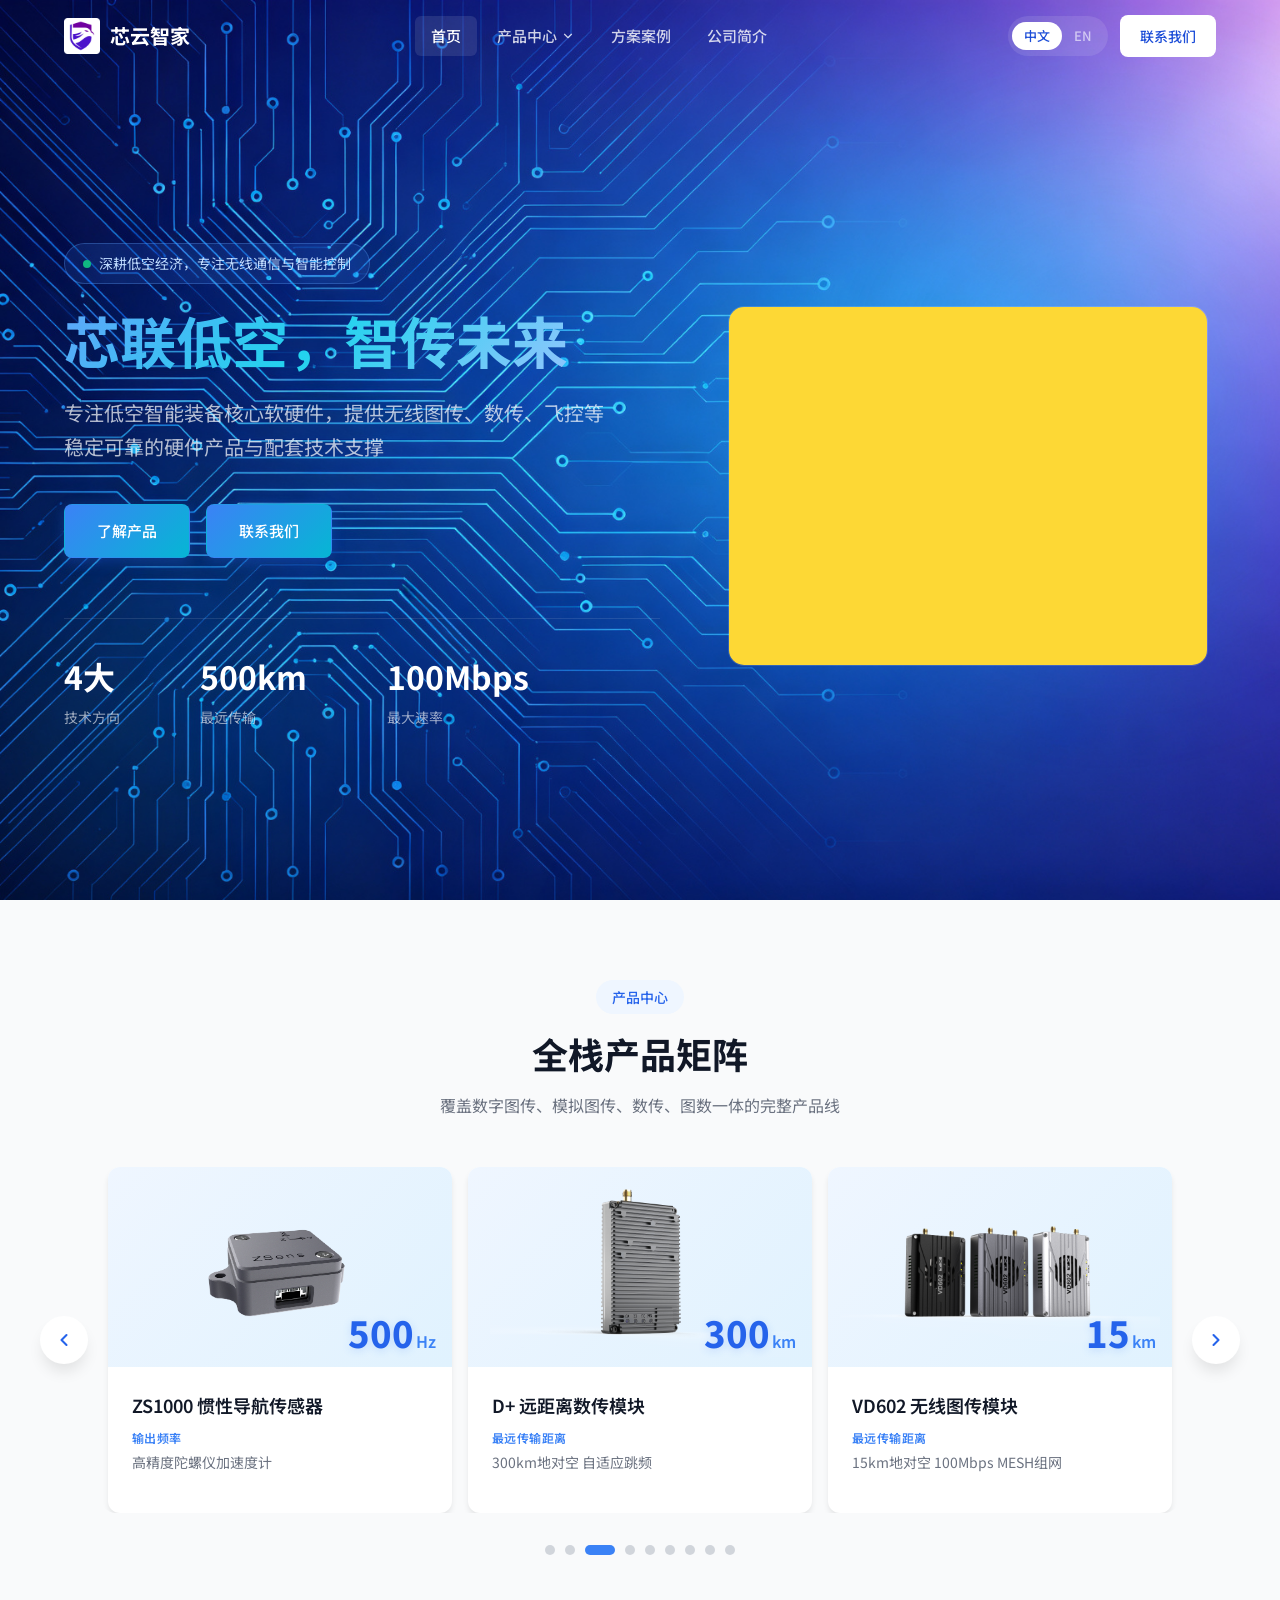
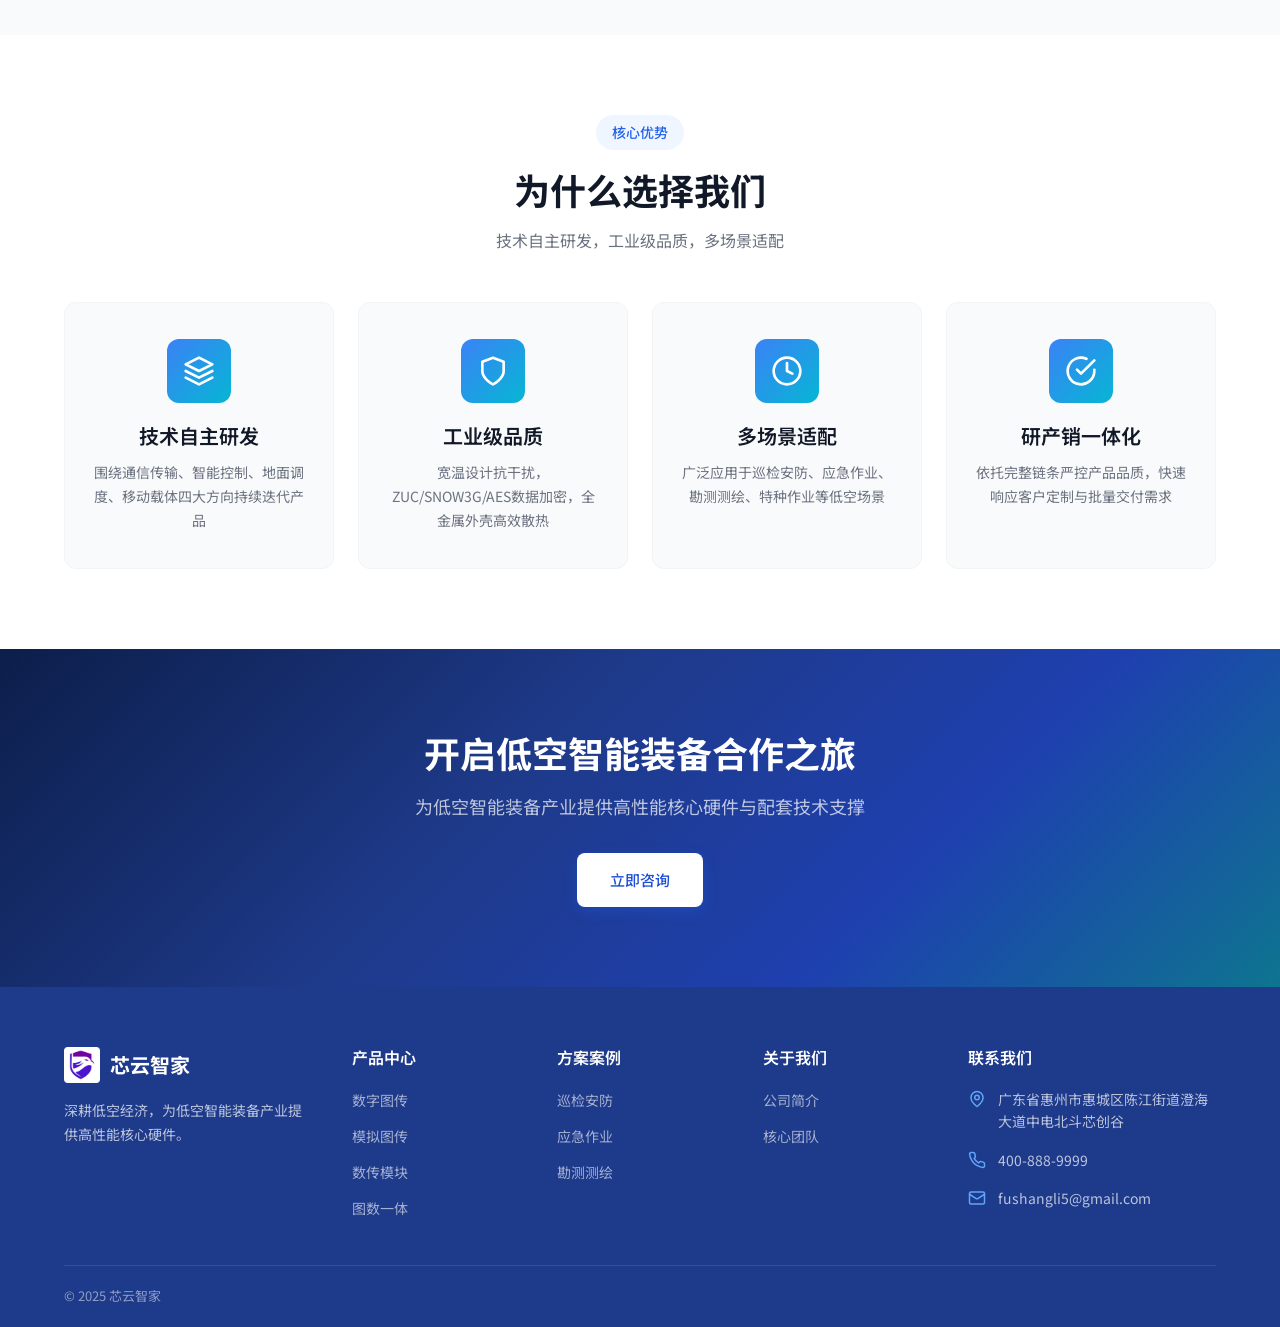
==== index.html @ 39918385 "Update website: replace old files with new design" ====
<!DOCTYPE html>
<html lang="zh-CN">
<head>
  <meta charset="UTF-8">
  <meta name="viewport" content="width=device-width, initial-scale=1.0">
  <title>芯云智家 - 深耕低空经济，专注无线通信与智能控制</title>
  <meta name="description" content="东莞芯云智家科技有限公司，深耕低空经济领域，主营无线图传、地面站、飞控系统、无人车等系列产品，为行业客户提供稳定可靠的硬件产品与配套技术支撑。">
  <link rel="stylesheet" href="css/style.css">
  <link rel="preconnect" href="https://fonts.googleapis.com">
  <link rel="stylesheet" href="https://fonts.googleapis.com/css2?family=Noto+Sans+SC:wght@300;400;500;600;700&display=swap">
</head>
<body>

  <!-- Hero -->
  <section class="hero">
    <div class="hero-bg-layers">
      <div class="hero-bg-layer active" data-index="0" style="background-image:url('assets/hero-bg/bg1.png')"></div>
      <div class="hero-bg-layer" data-index="4" style="background-image:url('assets/hero-bg/bg5.png')"></div>
      <div class="hero-bg-layer" data-index="5" style="background-image:url('assets/hero-bg/bg6.png')"></div>
      <div class="hero-bg-layer" data-index="2" style="background-image:url('assets/hero-bg/bg3.png')"></div>
      <div class="hero-bg-layer" data-index="1" style="background-image:url('assets/hero-bg/bg2.png')"></div>
      <div class="hero-bg-layer" data-index="3" style="background-image:url('assets/hero-bg/bg4.png')"></div>
    </div>
    <div class="hero-glow hero-glow-1"></div>
    <div class="hero-glow hero-glow-2"></div>
    <div class="hero-inner">
      <div class="hero-content">
        <div class="hero-badge"><span class="dot"></span><span data-zh="深耕低空经济，专注无线通信与智能控制" data-en="Deeply rooted in low-altitude economy, focusing on wireless communication and intelligent control">深耕低空经济，专注无线通信与智能控制</span></div>
        <h1 class="hero-title"><span class="gradient" data-zh="芯联低空，智传未来" data-en="Connect Low Altitude, Transmit Intelligence for the Future">芯联低空，智传未来</span></h1>
        <p class="hero-subtitle" data-zh="专注低空智能装备核心软硬件，提供无线图传、数传、飞控等稳定可靠的硬件产品与配套技术支撑" data-en="Focused on core hardware and software for low-altitude intelligent equipment, providing stable and reliable wireless video, data link, flight control products and technical support">专注低空智能装备核心软硬件，提供无线图传、数传、飞控等稳定可靠的硬件产品与配套技术支撑</p>
        <div class="hero-actions">
          <a href="products.html" class="btn btn-primary btn-lg" data-zh="了解产品" data-en="Products">了解产品</a>
          <a href="about.html#contact" class="btn btn-primary btn-lg" data-zh="联系我们" data-en="Contact">联系我们</a>
        </div>
        <div class="hero-stats">
          <div class="hero-stat"><div class="hero-stat-value" data-zh="4大" data-en="4">4大</div><div class="hero-stat-label" data-zh="技术方向" data-en="Tech Directions">技术方向</div></div>
          <div class="hero-stat"><div class="hero-stat-value">500km</div><div class="hero-stat-label" data-zh="最远传输" data-en="Max Range">最远传输</div></div>
          <div class="hero-stat"><div class="hero-stat-value">100Mbps</div><div class="hero-stat-label" data-zh="最大速率" data-en="Max Speed">最大速率</div></div>
        </div>
      </div>
      <div class="hero-visual">
        <div class="hero-card">
          <div class="hero-card-inner">
            <div class="hero-product-layers">
              <div class="hero-product-layer active" style="background-image:url('assets/hero-products/product_red.png')"></div>
              <div class="hero-product-layer" style="background-image:url('assets/hero-products/product_orange.png')"></div>
              <div class="hero-product-layer" style="background-image:url('assets/hero-products/product_yellow.png')"></div>
              <div class="hero-product-layer" style="background-image:url('assets/hero-products/product_green.png')"></div>
              <div class="hero-product-layer" style="background-image:url('assets/hero-products/product_cyan.png')"></div>
              <div class="hero-product-layer" style="background-image:url('assets/hero-products/product_purple.png')"></div>
            </div>
          </div>
        </div>
        <div class="hero-bubbles">
          <div class="bubble bubble-lg" style="--ox:-170px;--oy:-110px;--tx:-320px;--ty:-240px;--delay:0s;--dur:8s"><span class="bubble-val">500km</span><span class="bubble-label" data-zh="最远传输距离" data-en="Max Range">最远传输距离</span></div>
          <div class="bubble bubble-lg" style="--ox:170px;--oy:-110px;--tx:320px;--ty:-250px;--delay:1.1s;--dur:9s"><span class="bubble-val">100Mbps</span><span class="bubble-label" data-zh="最大传输速率" data-en="Max Speed">最大传输速率</span></div>
          <div class="bubble" style="--ox:-210px;--oy:10px;--tx:-360px;--ty:40px;--delay:2.2s;--dur:7.5s"><span class="bubble-text" data-zh="宽频段" data-en="Wide Band">宽频段</span></div>
          <div class="bubble" style="--ox:210px;--oy:20px;--tx:340px;--ty:60px;--delay:3.3s;--dur:8s"><span class="bubble-text" data-zh="稳定传输" data-en="Stable Transmission">稳定传输</span></div>
          <div class="bubble" style="--ox:-130px;--oy:130px;--tx:-200px;--ty:300px;--delay:4.4s;--dur:7.5s"><span class="bubble-text" data-zh="抗干扰强" data-en="Anti-interference">抗干扰强</span></div>
          <div class="bubble" style="--ox:150px;--oy:140px;--tx:220px;--ty:310px;--delay:5.5s;--dur:8.5s"><span class="bubble-text" data-zh="星型组网" data-en="Star Network">星型组网</span></div>
          <div class="bubble" style="--ox:0px;--oy:-160px;--tx:0px;--ty:-340px;--delay:6.6s;--dur:7.5s"><span class="bubble-text">Mesh组网</span></div>
        </div>
      </div>
    </div>
  </section>

  <!-- 产品轮播 -->
  <section class="product-carousel-section">
    <div class="container">
      <div class="section-header">
        <span class="section-label" data-zh="产品中心" data-en="Products">产品中心</span>
        <h2 class="section-title" data-zh="全栈产品矩阵" data-en="Full-stack Product Matrix">全栈产品矩阵</h2>
        <p class="section-desc" data-zh="覆盖数字图传、模拟图传、数传、图数一体的完整产品线" data-en="Complete product line covering digital video link, analog video link, data link, and integrated video & data link">覆盖数字图传、模拟图传、数传、图数一体的完整产品线</p>
      </div>
    </div>
    <div class="carousel-wrapper">
      <div class="carousel-track-container">
        <div class="carousel-track" id="carouselTrack"></div>
      </div>
      <div class="carousel-arrow prev" id="carouselPrev">
        <svg viewBox="0 0 24 24" fill="none" stroke="currentColor" stroke-width="2.5" stroke-linecap="round" stroke-linejoin="round" style="width:20px;height:20px"><polyline points="15 18 9 12 15 6"></polyline></svg>
      </div>
      <div class="carousel-arrow next" id="carouselNext">
        <svg viewBox="0 0 24 24" fill="none" stroke="currentColor" stroke-width="2.5" stroke-linecap="round" stroke-linejoin="round" style="width:20px;height:20px"><polyline points="9 18 15 12 9 6"></polyline></svg>
      </div>
    </div>
    <div class="carousel-dots" id="carouselDots"></div>
  </section>

  <!-- 核心优势 -->
  <section class="section advantages">
    <div class="container">
      <div class="section-header">
        <span class="section-label" data-zh="核心优势" data-en="Core Advantages">核心优势</span>
        <h2 class="section-title" data-zh="为什么选择我们" data-en="Why Choose Us">为什么选择我们</h2>
        <p class="section-desc" data-zh="技术自主研发，工业级品质，多场景适配" data-en="Independent R&D, industrial-grade quality, multi-scene adaptation">技术自主研发，工业级品质，多场景适配</p>
      </div>
      <div class="advantages-grid" id="advantagesGrid"></div>
    </div>
  </section>

  <!-- CTA -->
  <section style="padding:80px 0;background:var(--gradient-hero);text-align:center;">
    <div class="container">
      <h2 style="font-size:36px;font-weight:700;color:#fff;margin-bottom:16px;" data-zh="开启低空智能装备合作之旅" data-en="Start Your Low-Altitude Intelligent Equipment Partnership">开启低空智能装备合作之旅</h2>
      <p style="font-size:18px;color:rgba(255,255,255,0.7);margin-bottom:32px;" data-zh="为低空智能装备产业提供高性能核心硬件与配套技术支撑" data-en="Providing high-performance core hardware and technical support for the low-altitude intelligent equipment industry">为低空智能装备产业提供高性能核心硬件与配套技术支撑</p>
      <a href="about.html#contact" class="btn btn-primary btn-lg" style="background:#fff;color:var(--primary-700);" data-zh="立即咨询" data-en="Contact Us">立即咨询</a>
    </div>
  </section>

  <script src="js/company-data.js"></script>
  <script src="js/products-data.js"></script>
  <script src="js/cases-data.js"></script>
  <script src="js/nav.js"></script>
  <script src="js/main.js"></script>
</body>
</html>
---- css/style.css ----
/* ========================================
   智创科技企业官网 - 样式文件
   四页面架构 + 轮播 + 筛选 + 灯箱
   ======================================== */
:root {
  --primary-50: #eff6ff; --primary-100: #dbeafe; --primary-200: #bfdbfe;
  --primary-300: #93c5fd; --primary-400: #60a5fa; --primary-500: #3b82f6;
  --primary-600: #2563eb; --primary-700: #1d4ed8; --primary-800: #1e40af; --primary-900: #1e3a8a;
  --gray-50: #f9fafb; --gray-100: #f3f4f6; --gray-200: #e5e7eb; --gray-300: #d1d5db;
  --gray-400: #9ca3af; --gray-500: #6b7280; --gray-600: #4b5563; --gray-700: #374151;
  --gray-800: #1f2937; --gray-900: #111827;
  --gradient-primary: linear-gradient(135deg, #1e3a8a 0%, #2563eb 50%, #06b6d4 100%);
  --gradient-light: linear-gradient(135deg, #3b82f6 0%, #06b6d4 100%);
  --gradient-hero: linear-gradient(135deg, #0c1e4a 0%, #1e3a8a 40%, #1e40af 70%, #0e7490 100%);
  --shadow-sm: 0 1px 2px rgba(0,0,0,0.05); --shadow-md: 0 4px 6px -1px rgba(0,0,0,0.1);
  --shadow-lg: 0 10px 15px -3px rgba(0,0,0,0.1); --shadow-xl: 0 20px 25px -5px rgba(0,0,0,0.1);
  --radius-sm: 6px; --radius-md: 8px; --radius-lg: 12px; --radius-xl: 16px; --radius-full: 9999px;
  --transition: 0.3s cubic-bezier(0.4,0,0.2,1);
  --nav-height: 72px; --max-width: 1200px;
}
* { margin: 0; padding: 0; box-sizing: border-box; }
html { scroll-behavior: smooth; }
body {
  font-family: 'Noto Sans SC', -apple-system, BlinkMacSystemFont, 'Segoe UI', Roboto, sans-serif;
  font-size: 15px; line-height: 1.6; color: var(--gray-800); background: #fff;
  -webkit-font-smoothing: antialiased;
}
a { text-decoration: none; color: inherit; }
ul { list-style: none; }
img { max-width: 100%; display: block; }
button { border: none; outline: none; font-family: inherit; cursor: pointer; background: none; }
h1,h2,h3,h4,h5,h6 { font-weight: 600; color: var(--gray-900); line-height: 1.3; }
.container { max-width: var(--max-width); margin: 0 auto; padding: 0 24px; }
.section { padding: 80px 0; }
.section-header { text-align: center; margin-bottom: 48px; }
.section-label {
  display: inline-block; font-size: 14px; font-weight: 500; color: var(--primary-600);
  background: var(--primary-50); padding: 6px 16px; border-radius: var(--radius-full); margin-bottom: 16px;
}
.section-title { font-size: 36px; font-weight: 700; margin-bottom: 16px; }
.section-desc { font-size: 16px; color: var(--gray-500); max-width: 640px; margin: 0 auto; }
.btn {
  display: inline-flex; align-items: center; justify-content: center; gap: 8px;
  padding: 10px 24px; font-size: 14px; font-weight: 500; border-radius: var(--radius-md);
  cursor: pointer; transition: all var(--transition); white-space: nowrap; border: 1px solid transparent;
}
.btn-lg { padding: 14px 32px; font-size: 15px; }
.btn-primary { background: var(--gradient-light); color: #fff; box-shadow: 0 4px 14px rgba(37,99,235,0.3); }
.btn-primary:hover { transform: translateY(-2px); box-shadow: 0 6px 20px rgba(37,99,235,0.4); }
.btn-block { width: 100%; }

/* ===== 导航栏 ===== */
.navbar {
  position: fixed; top: 0; left: 0; right: 0; height: var(--nav-height); z-index: 100;
  transition: all var(--transition); background: transparent;
}
.navbar.scrolled {
  background: rgba(255,255,255,0.95); backdrop-filter: blur(12px);
  box-shadow: 0 2px 20px rgba(0,0,0,0.08); border-bottom: 1px solid var(--gray-100);
}
.nav-container { height: 100%; display: flex; align-items: center; justify-content: space-between; }
.logo { display: flex; align-items: center; gap: 10px; font-size: 20px; font-weight: 700; color: #fff; transition: color var(--transition); }
.navbar.scrolled .logo { color: var(--gray-900); }
.logo-icon {
  width: 36px; height: 36px; border-radius: var(--radius-sm); background: var(--gradient-light);
  display: flex; align-items: center; justify-content: center; color: #fff;
}
.logo-icon svg { width: 20px; height: 20px; }
.nav-links { display: flex; align-items: center; gap: 4px; }
.nav-link {
  position: relative; padding: 8px 16px; font-size: 15px; font-weight: 500;
  color: rgba(255,255,255,0.8); border-radius: var(--radius-sm); transition: all var(--transition);
}
.navbar.scrolled .nav-link { color: var(--gray-700); }
.nav-link:hover, .nav-link.active { color: #fff; background: rgba(255,255,255,0.1); }
.navbar.scrolled .nav-link:hover, .navbar.scrolled .nav-link.active { color: var(--primary-600); background: var(--primary-50); }
.nav-right { display: flex; align-items: center; gap: 12px; }
.lang-toggle {
  display: flex; align-items: center; padding: 6px 4px; background: rgba(255,255,255,0.1);
  border-radius: var(--radius-full); font-size: 13px; font-weight: 500;
}
.navbar.scrolled .lang-toggle { background: var(--gray-100); }
.lang-option { padding: 4px 12px; border-radius: var(--radius-full); color: rgba(255,255,255,0.6); transition: all var(--transition); cursor: pointer; }
.navbar.scrolled .lang-option { color: var(--gray-500); }
.lang-option.active { background: #fff; color: var(--primary-700); }
.navbar.scrolled .lang-option.active { background: var(--primary-600); color: #fff; }
.nav-cta {
  padding: 10px 20px; font-size: 14px; font-weight: 500; background: #fff; color: var(--primary-700);
  border-radius: var(--radius-md); transition: all var(--transition);
}
.navbar.scrolled .nav-cta { background: var(--gradient-light); color: #fff; box-shadow: 0 4px 14px rgba(37,99,235,0.3); }
.nav-cta:hover { transform: translateY(-1px); }
.hamburger { display: none; flex-direction: column; justify-content: center; gap: 5px; width: 32px; height: 32px; cursor: pointer; padding: 4px; }
.hamburger span { display: block; width: 24px; height: 2px; background: #fff; border-radius: 2px; transition: all var(--transition); }
.navbar.scrolled .hamburger span { background: var(--gray-800); }
.hamburger.active span:nth-child(1) { transform: translateY(7px) rotate(45deg); }
.hamburger.active span:nth-child(2) { opacity: 0; }
.hamburger.active span:nth-child(3) { transform: translateY(-7px) rotate(-45deg); }

/* 产品中心下拉菜单 */
.nav-item-dropdown { position: relative; display: flex; align-items: center; }
.nav-item-dropdown .nav-link { display: flex; align-items: center; gap: 4px; }
.dropdown-arrow { width: 14px; height: 14px; transition: transform var(--transition); }
.nav-item-dropdown:hover .dropdown-arrow { transform: rotate(180deg); }
.dropdown-menu {
  position: absolute; top: 100%; left: 50%; transform: translateX(-50%) translateY(8px);
  min-width: 560px; padding: 24px; background: #fff; border-radius: var(--radius-lg);
  box-shadow: 0 12px 40px rgba(0,0,0,0.15); border: 1px solid var(--gray-100);
  opacity: 0; visibility: hidden; transition: all 0.25s ease; z-index: 200;
  display: grid; grid-template-columns: repeat(4, 1fr); gap: 20px;
}
.nav-item-dropdown:hover .dropdown-menu { opacity: 1; visibility: visible; transform: translateX(-50%) translateY(0); }
.dropdown-col { display: flex; flex-direction: column; gap: 8px; }
.dropdown-title { font-size: 13px; font-weight: 600; color: var(--primary-600); padding-bottom: 8px; border-bottom: 1px solid var(--gray-100); margin-bottom: 4px; }
.dropdown-link { font-size: 13px; color: var(--gray-600); padding: 6px 8px; border-radius: var(--radius-sm); transition: all var(--transition); line-height: 1.4; }
.dropdown-link:hover { color: var(--primary-600); background: var(--primary-50); }

/* 移动端侧边栏 */
.mobile-sidebar {
  position: fixed; top: 0; right: -100%; width: 280px; height: 100vh; background: #fff; z-index: 1001;
  transition: right 0.4s cubic-bezier(0.4,0,0.2,1); box-shadow: -8px 0 30px rgba(0,0,0,0.15);
  display: flex; flex-direction: column;
}
.mobile-sidebar.open { right: 0; }
.sidebar-overlay {
  position: fixed; top: 0; left: 0; width: 100%; height: 100%; background: rgba(0,0,0,0.5);
  z-index: 1000; opacity: 0; visibility: hidden; transition: all var(--transition);
}
.sidebar-overlay.open { opacity: 1; visibility: visible; }
.sidebar-header { padding: 20px 24px; border-bottom: 1px solid var(--gray-100); display: flex; align-items: center; justify-content: space-between; }
.sidebar-header .logo { color: var(--gray-900); font-size: 18px; }
.sidebar-close { width: 32px; height: 32px; display: flex; align-items: center; justify-content: center; color: var(--gray-500); border-radius: var(--radius-sm); cursor: pointer; }
.sidebar-close:hover { background: var(--gray-100); }
.sidebar-nav { flex: 1; padding: 16px 0; overflow-y: auto; }
.sidebar-link { display: block; padding: 14px 24px; font-size: 16px; font-weight: 500; color: var(--gray-700); transition: all var(--transition); border-left: 3px solid transparent; cursor: pointer; }
.sidebar-link:hover, .sidebar-link.active { color: var(--primary-600); background: var(--primary-50); border-left-color: var(--primary-500); }
.sidebar-footer { padding: 20px 24px; border-top: 1px solid var(--gray-100); }
.sidebar-lang { display: flex; background: var(--gray-100); border-radius: var(--radius-full); padding: 4px; margin-bottom: 16px; }
.sidebar-lang .lang-option { flex: 1; text-align: center; padding: 8px; color: var(--gray-500); }
.sidebar-lang .lang-option.active { background: #fff; color: var(--primary-600); box-shadow: var(--shadow-sm); }

/* ===== Hero（内页通用顶部） ===== */
.page-hero {
  position: relative; padding: calc(var(--nav-height) + 60px) 0 60px;
  background: var(--gradient-hero); overflow: hidden; text-align: center;
}
.page-hero::before {
  content: ''; position: absolute; top: 0; left: 0; right: 0; bottom: 0;
  background-image: linear-gradient(rgba(59,130,246,0.08) 1px, transparent 1px), linear-gradient(90deg, rgba(59,130,246,0.08) 1px, transparent 1px);
  background-size: 60px 60px;
}
.page-hero h1 { position: relative; font-size: 42px; font-weight: 700; color: #fff; margin-bottom: 16px; }
.page-hero p { position: relative; font-size: 18px; color: rgba(255,255,255,0.7); max-width: 600px; margin: 0 auto; }

/* ===== 首页 Hero ===== */
.hero {
  position: relative; min-height: 100vh; display: flex; align-items: center;
  background: var(--gradient-hero); overflow: hidden; padding-top: var(--nav-height);
}
.hero::before {
  content: ''; position: absolute; top: 0; left: 0; right: 0; bottom: 0;
  background-image: linear-gradient(rgba(59,130,246,0.08) 1px, transparent 1px), linear-gradient(90deg, rgba(59,130,246,0.08) 1px, transparent 1px);
  background-size: 60px 60px;
  mask-image: radial-gradient(ellipse at center, #000 40%, transparent 75%);
}
.hero-glow { position: absolute; width: 600px; height: 600px; border-radius: 50%; filter: blur(120px); opacity: 0.3; z-index: 1; }
.hero-glow-1 { top: 10%; right: -10%; background: radial-gradient(circle, #3b82f6 0%, transparent 70%); }
.hero-glow-2 { bottom: -10%; left: -10%; background: radial-gradient(circle, #06b6d4 0%, transparent 70%); }
.hero-bg-layers { position: absolute; top: 0; left: 0; right: 0; bottom: 0; z-index: 0; }
.hero-bg-layer { position: absolute; top: 0; left: 0; right: 0; bottom: 0; background-size: cover; background-position: center; opacity: 0; transition: opacity 1.2s ease-in-out; }
.hero-bg-layer.active { opacity: 1; }
.hero-inner { position: relative; z-index: 2; max-width: var(--max-width); margin: 0 auto; padding: 60px 24px; display: grid; grid-template-columns: 1.2fr 1fr; gap: 60px; align-items: center; width: 100%; }
.hero-badge { display: inline-flex; align-items: center; gap: 8px; padding: 8px 18px; background: rgba(59,130,246,0.15); border: 1px solid rgba(96,165,250,0.3); border-radius: var(--radius-full); font-size: 14px; color: var(--primary-200); margin-bottom: 24px; }
.hero-badge .dot { width: 8px; height: 8px; background: #10b981; border-radius: 50%; animation: pulse 2s ease-in-out infinite; }
@keyframes pulse { 0%,100% { box-shadow: 0 0 0 4px rgba(16,185,129,0.2); } 50% { box-shadow: 0 0 0 8px rgba(16,185,129,0.1); } }
.hero-title { font-size: 56px; font-weight: 700; color: #fff; line-height: 1.15; margin-bottom: 24px; }
.hero-title .gradient { background: linear-gradient(135deg, #60a5fa 0%, #22d3ee 50%, #93c5fd 100%); -webkit-background-clip: text; background-clip: text; -webkit-text-fill-color: transparent; }
.hero-subtitle { font-size: 20px; color: rgba(255,255,255,0.7); line-height: 1.7; margin-bottom: 40px; max-width: 540px; }
.hero-actions { display: flex; gap: 16px; flex-wrap: wrap; }
.hero-stats { display: flex; gap: 80px; margin-top: 60px; padding-top: 32px; border-top: 1px solid rgba(255,255,255,0.1); }
.hero-stat-value { font-size: 32px; font-weight: 700; color: #fff; }
.hero-stat-label { font-size: 14px; color: rgba(255,255,255,0.6); margin-top: 4px; }
.hero-visual { position: relative; display: flex; justify-content: center; align-items: center; }
.hero-product-layers { position: absolute; top: 0; left: 0; right: 0; bottom: 0; }
.hero-product-layer { position: absolute; top: 0; left: 0; right: 0; bottom: 0; background-size: cover; background-position: center; background-repeat: no-repeat; opacity: 0; transform: scale(1.05); transition: opacity 0.8s ease, transform 0.8s ease; }
.hero-product-layer.active { opacity: 1; transform: scale(1); }
.hero-card { position: relative; width: 100%; max-width: 480px; aspect-ratio: 4/3; background: rgba(255,255,255,0.05); border: 1px solid rgba(255,255,255,0.1); border-radius: var(--radius-xl); overflow: hidden; }
.hero-card-inner { position: relative; width: 100%; height: 100%; }
.hero-bubbles { position: absolute; top: 50%; left: 50%; width: 0; height: 0; z-index: 10; pointer-events: none; }
.bubble { position: absolute; top: 0; left: 0; border-radius: 50%; background: rgba(255,255,255,0.15); backdrop-filter: blur(6px); -webkit-backdrop-filter: blur(6px); border: 1px solid rgba(255,255,255,0.25); box-shadow: 0 4px 20px rgba(0,0,0,0.15); display: flex; flex-direction: column; align-items: center; justify-content: center; text-align: center; width: 78px; height: 78px; padding: 6px; animation: bubbleEmit var(--dur) ease-out var(--delay) infinite; opacity: 0; transform: translate(var(--ox), var(--oy)) scale(0); }
.bubble-lg { width: 108px; height: 108px; padding: 10px; }
.bubble-val { font-size: 17px; font-weight: 800; color: #fff; line-height: 1.1; text-shadow: 0 1px 4px rgba(0,0,0,0.3); }
.bubble-label { font-size: 10px; color: rgba(255,255,255,0.8); margin-top: 3px; line-height: 1.2; font-weight: 500; }
.bubble-text { font-size: 14px; font-weight: 700; color: #fff; line-height: 1.2; text-shadow: 0 1px 4px rgba(0,0,0,0.3); }
@keyframes bubbleEmit {
  0% { transform: translate(var(--ox), var(--oy)) scale(0); opacity: 0; }
  5% { transform: translate(calc(var(--ox) + (var(--tx) - var(--ox)) * 0.05), calc(var(--oy) + (var(--ty) - var(--oy)) * 0.05)) scale(0.3); opacity: 1; }
  20% { transform: translate(calc(var(--ox) + (var(--tx) - var(--ox)) * 0.2), calc(var(--oy) + (var(--ty) - var(--oy)) * 0.2)) scale(1); opacity: 1; }
  70% { transform: translate(var(--tx), var(--ty)) scale(1); opacity: 1; }
  100% { transform: translate(calc(var(--tx) * 1.12), calc(var(--ty) * 1.12)) scale(0.25); opacity: 0; }
}
.float-card { position: absolute; background: rgba(255,255,255,0.95); border-radius: var(--radius-lg); padding: 16px 20px; box-shadow: var(--shadow-xl); animation: float 6s ease-in-out infinite; }
.float-card-1 { top: 10%; left: -20px; }
.float-card-2 { bottom: 15%; right: -20px; animation-delay: 2s; }
@keyframes float { 0%,100% { transform: translateY(0); } 50% { transform: translateY(-12px); } }
.float-card-title { font-size: 14px; font-weight: 600; color: var(--gray-800); }
.float-card-desc { font-size: 12px; color: var(--gray-500); margin-top: 2px; }

/* ===== 首页产品轮播 ===== */
.product-carousel-section { padding: 80px 0; background: var(--gray-50); }
.carousel-wrapper { position: relative; max-width: var(--max-width); margin: 0 auto; padding: 0 60px; }
.carousel-track-container { overflow: hidden; border-radius: var(--radius-xl); }
.carousel-track { display: flex; transition: transform 0.6s cubic-bezier(0.4,0,0.2,1); }
.carousel-slide-card {
  flex: 0 0 calc(33.333% - 16px); margin: 0 8px; background: #fff; border-radius: var(--radius-lg);
  overflow: hidden; box-shadow: var(--shadow-md); transition: all var(--transition); cursor: pointer;
}
.carousel-slide-card:hover { transform: translateY(-6px); box-shadow: var(--shadow-xl); }
.carousel-slide-img { height: 200px; display: flex; align-items: center; justify-content: center; background: linear-gradient(135deg, #eff6ff, #e0f2fe); position: relative; overflow: hidden; }
.carousel-highlight { position: absolute; bottom: 12px; right: 16px; display: flex; align-items: baseline; gap: 2px; }
.carousel-highlight-value { font-size: 36px; font-weight: 800; color: var(--primary-600); line-height: 1; text-shadow: 0 2px 8px rgba(59,130,246,0.2); }
.carousel-highlight-unit { font-size: 16px; font-weight: 600; color: var(--primary-500); }
.carousel-highlight-label { font-size: 12px; color: var(--primary-500); font-weight: 600; margin-bottom: 4px; letter-spacing: 0.5px; }
.carousel-slide-body { padding: 24px; }
.carousel-slide-name { font-size: 18px; font-weight: 600; color: var(--gray-900); margin-bottom: 8px; }
.carousel-slide-desc { font-size: 14px; color: var(--gray-500); line-height: 1.6; margin-bottom: 16px; }
.carousel-slide-price { font-size: 16px; font-weight: 600; color: var(--primary-600); }
.carousel-arrow {
  position: absolute; top: 50%; transform: translateY(-50%); width: 48px; height: 48px;
  border-radius: 50%; background: #fff; box-shadow: var(--shadow-lg); display: flex; align-items: center;
  justify-content: center; cursor: pointer; transition: all var(--transition); z-index: 10; color: var(--primary-600);
}
.carousel-arrow:hover { background: var(--primary-600); color: #fff; transform: translateY(-50%) scale(1.1); }
.carousel-arrow.prev { left: 0; }
.carousel-arrow.next { right: 0; }
.carousel-dots { display: flex; justify-content: center; gap: 10px; margin-top: 32px; }
.carousel-dot { width: 10px; height: 10px; border-radius: 50%; background: var(--gray-300); cursor: pointer; transition: all var(--transition); }
.carousel-dot.active { background: var(--primary-500); width: 30px; border-radius: 5px; }

/* ===== 核心优势 ===== */
.advantages { background: #fff; }
.advantages-grid { display: grid; grid-template-columns: repeat(4, 1fr); gap: 24px; }
.advantage-card { background: var(--gray-50); border-radius: var(--radius-lg); padding: 36px 28px; text-align: center; transition: all var(--transition); border: 1px solid var(--gray-100); }
.advantage-card:hover { transform: translateY(-8px); box-shadow: var(--shadow-xl); border-color: var(--primary-200); }
.advantage-icon { width: 64px; height: 64px; margin: 0 auto 20px; border-radius: var(--radius-lg); display: flex; align-items: center; justify-content: center; background: var(--gradient-light); color: #fff; }
.advantage-icon svg { width: 32px; height: 32px; }
.advantage-title { font-size: 20px; font-weight: 600; margin-bottom: 12px; }
.advantage-desc { font-size: 14px; color: var(--gray-500); line-height: 1.7; }

/* ===== 产品中心 - 筛选 ===== */
.product-filters { display: flex; justify-content: center; gap: 12px; margin-bottom: 48px; flex-wrap: wrap; }
.filter-btn {
  padding: 12px 32px; font-size: 15px; font-weight: 500; color: var(--gray-800);
  background: #fff; border: 2px solid var(--gray-200); border-radius: var(--radius-md);
  cursor: pointer; transition: all var(--transition);
}
.filter-btn:hover { border-color: var(--gray-800); }
.filter-btn.active { background: var(--primary-600); color: #fff; border-color: var(--primary-600); }
.products-grid { display: grid; grid-template-columns: repeat(3, 1fr); gap: 24px; }
.product-card {
  background: #fff; border: 1px solid var(--gray-200); border-radius: var(--radius-lg);
  overflow: hidden; transition: all var(--transition); cursor: pointer;
}
.product-card:hover { transform: translateY(-6px); box-shadow: var(--shadow-xl); border-color: var(--primary-300); }
.product-image { position: relative; height: 220px; background: var(--gray-50); overflow: hidden; cursor: zoom-in; }
.product-image-inner { width: 100%; height: 100%; display: flex; align-items: center; justify-content: center; background: linear-gradient(135deg, #eff6ff, #e0f2fe); transition: transform var(--transition); }
.product-card:hover .product-image-inner { transform: scale(1.05); }
.product-category-tag { position: absolute; top: 16px; left: 16px; padding: 6px 14px; background: rgba(255,255,255,0.9); border-radius: var(--radius-full); font-size: 15px; font-weight: 600; color: var(--primary-700); }
.product-body { padding: 16px 20px; }
.product-name { font-size: 22px; font-weight: 600; margin-bottom: 0; }
.product-tagline { font-size: 14px; color: var(--gray-500); margin-bottom: 16px; line-height: 1.6; }
.product-footer { display: flex; align-items: center; justify-content: space-between; padding-top: 16px; border-top: 1px solid var(--gray-100); }
.product-price { font-size: 16px; font-weight: 600; color: var(--primary-600); }
.product-link { font-size: 14px; font-weight: 500; color: var(--gray-500); display: flex; align-items: center; gap: 4px; transition: all var(--transition); }
.product-card:hover .product-link { color: var(--primary-600); gap: 8px; }

/* 分页 */
.pagination { display: flex; justify-content: center; align-items: center; gap: 8px; margin-top: 48px; flex-wrap: wrap; }
.page-btn {
  min-width: 40px; height: 40px; padding: 0 16px; font-size: 14px; font-weight: 500;
  color: var(--gray-700); background: #fff; border: 1px solid var(--gray-200);
  border-radius: var(--radius-md); cursor: pointer; transition: all var(--transition);
  display: inline-flex; align-items: center; justify-content: center;
}
.page-btn:hover:not(.disabled):not(.active) { border-color: var(--primary-500); color: var(--primary-600); }
.page-btn.active { background: var(--primary-600); color: #fff; border-color: var(--primary-600); }
.page-btn.disabled { opacity: 0.4; cursor: not-allowed; }

/* ===== 方案案例 - 4张图片 ===== */
.cases-grid-4 { display: grid; grid-template-columns: 1fr; gap: 32px; max-width: 800px; margin: 0 auto; }
.case-card-large { border-radius: var(--radius-lg); overflow: hidden; box-shadow: var(--shadow-md); transition: all var(--transition); cursor: pointer; background: #fff; }
.case-card-large:hover { transform: translateY(-6px); box-shadow: var(--shadow-xl); }
.case-card-large-img { height: 360px; display: flex; align-items: center; justify-content: center; cursor: zoom-in; }
.case-card-cover { background-size: cover; background-position: center; background-repeat: no-repeat; }
.case-card-large-body { padding: 24px 32px; text-align: center; }
.case-card-large-title { font-size: 20px; font-weight: 600; color: var(--gray-800); line-height: 1.5; }
.case-card-large-desc { font-size: 14px; color: var(--gray-500); line-height: 1.8; margin-top: 12px; text-align: left; }

/* ===== 公司简介 ===== */
.about-content { display: grid; grid-template-columns: 1fr 1fr; gap: 60px; align-items: center; margin-bottom: 60px; }
.about-text h2 { font-size: 32px; font-weight: 700; margin-bottom: 20px; }
.about-text p { font-size: 16px; color: var(--gray-600); line-height: 1.8; margin-bottom: 24px; }
.about-text p + p { text-indent: 2em; }
.about-stats { display: grid; grid-template-columns: repeat(2, 1fr); gap: 20px; margin-top: 32px; }
.about-stat { padding: 20px; background: var(--gray-50); border-radius: var(--radius-md); border-left: 4px solid var(--primary-500); }
.about-stat-value { font-size: 28px; font-weight: 700; color: var(--primary-600); }
.about-stat-label { font-size: 14px; color: var(--gray-500); margin-top: 4px; }
.about-visual { aspect-ratio: 4/3; border-radius: var(--radius-xl); overflow: hidden; background: var(--gradient-primary); display: flex; align-items: center; justify-content: center; }

/* 发展历程 */
.timeline-section { padding: 60px 0; background: var(--gray-50); }
.timeline { position: relative; max-width: 900px; margin: 0 auto; padding: 40px 0; }
.timeline::before { content: ''; position: absolute; top: 0; bottom: 0; left: 50%; transform: translateX(-50%); width: 2px; background: linear-gradient(180deg, var(--primary-300), var(--primary-500), var(--primary-300)); }
.timeline-item { position: relative; width: 50%; padding: 20px 40px; }
.timeline-item:nth-child(odd) { left: 0; text-align: right; }
.timeline-item:nth-child(even) { left: 50%; }
.timeline-dot { position: absolute; top: 30px; width: 16px; height: 16px; background: #fff; border: 3px solid var(--primary-500); border-radius: 50%; z-index: 1; }
.timeline-item:nth-child(odd) .timeline-dot { right: -8px; }
.timeline-item:nth-child(even) .timeline-dot { left: -8px; }
.timeline-year { font-size: 28px; font-weight: 700; color: var(--primary-600); margin-bottom: 8px; }
.timeline-title { font-size: 18px; font-weight: 600; margin-bottom: 8px; }
.timeline-desc { font-size: 14px; color: var(--gray-500); line-height: 1.7; }

/* 团队 */
.team-grid { display: grid; grid-template-columns: repeat(4, 1fr); gap: 24px; }
.team-card { text-align: center; padding: 32px 24px; background: #fff; border: 1px solid var(--gray-100); border-radius: var(--radius-lg); transition: all var(--transition); }
.team-card:hover { transform: translateY(-6px); box-shadow: var(--shadow-lg); border-color: var(--primary-200); }
.team-avatar { width: 100px; height: 100px; margin: 0 auto 20px; border-radius: 50%; display: flex; align-items: center; justify-content: center; font-size: 32px; font-weight: 700; color: #fff; background: var(--gradient-light); }
.team-name { font-size: 18px; font-weight: 600; margin-bottom: 4px; }
.team-role { font-size: 14px; color: var(--primary-600); font-weight: 500; margin-bottom: 12px; }
.team-bio { font-size: 13px; color: var(--gray-500); line-height: 1.6; }

/* 联系表单 */
.contact-wrapper { display: grid; grid-template-columns: 1fr 1.2fr; gap: 60px; }
.contact-info h2 { font-size: 28px; font-weight: 700; margin-bottom: 16px; }
.contact-info > p { font-size: 16px; color: var(--gray-500); line-height: 1.7; margin-bottom: 40px; }
.contact-list { display: flex; flex-direction: column; gap: 24px; }
.contact-item { display: flex; gap: 16px; align-items: flex-start; }
.contact-item-icon { flex-shrink: 0; width: 48px; height: 48px; border-radius: var(--radius-md); display: flex; align-items: center; justify-content: center; background: var(--primary-50); color: var(--primary-600); }
.contact-item-label { font-size: 14px; color: var(--gray-500); margin-bottom: 4px; }
.contact-item-value { font-size: 16px; font-weight: 500; color: var(--gray-800); }
.contact-form { background: var(--gray-50); border-radius: var(--radius-xl); padding: 40px; border: 1px solid var(--gray-100); }
.contact-form h3 { font-size: 22px; font-weight: 600; margin-bottom: 24px; }
.form-row { display: grid; grid-template-columns: 1fr 1fr; gap: 16px; }
.form-group { margin-bottom: 20px; }
.form-group label { display: block; font-size: 14px; font-weight: 500; color: var(--gray-700); margin-bottom: 8px; }
.form-group label .required { color: #ef4444; margin-left: 2px; }
.form-control { width: 100%; padding: 12px 16px; font-size: 15px; color: var(--gray-800); background: #fff; border: 1px solid var(--gray-200); border-radius: var(--radius-md); transition: all var(--transition); outline: none; }
.form-control:focus { border-color: var(--primary-500); box-shadow: 0 0 0 3px rgba(59,130,246,0.1); }
.form-control.error { border-color: #ef4444; }
.form-error { font-size: 12px; color: #ef4444; margin-top: 4px; display: none; }
.form-control.error + .form-error { display: block; }
textarea.form-control { resize: vertical; min-height: 120px; font-family: inherit; }
.form-submit { width: 100%; padding: 14px; font-size: 16px; font-weight: 500; }
.form-success { display: none; padding: 40px; text-align: center; }
.form-success.show { display: block; }
.form-success-icon { width: 64px; height: 64px; margin: 0 auto 20px; border-radius: 50%; background: #d1fae5; color: #10b981; display: flex; align-items: center; justify-content: center; }

/* ===== 页脚 ===== */
.footer { background: var(--primary-900); color: rgba(255,255,255,0.7); margin-top: 0; }
.footer-main { padding: 60px 0 40px; display: grid; grid-template-columns: 1.5fr 1fr 1fr 1fr 1.5fr; gap: 40px; }
.footer-brand .logo { color: #fff; margin-bottom: 16px; }
.footer-brand-desc { font-size: 14px; line-height: 1.7; margin-bottom: 20px; }
.footer-col h4 { font-size: 16px; font-weight: 600; color: #fff; margin-bottom: 20px; }
.footer-col ul { display: flex; flex-direction: column; gap: 12px; }
.footer-col ul li a { font-size: 14px; color: rgba(255,255,255,0.6); transition: all var(--transition); cursor: pointer; }
.footer-col ul li a:hover { color: #fff; padding-left: 4px; }
.footer-contact-item { display: flex; gap: 12px; margin-bottom: 16px; font-size: 14px; line-height: 1.6; }
.footer-contact-item svg { flex-shrink: 0; width: 18px; height: 18px; color: var(--primary-400); margin-top: 2px; }
.footer-bottom { padding: 20px 0; border-top: 1px solid rgba(255,255,255,0.1); display: flex; align-items: center; justify-content: space-between; flex-wrap: wrap; gap: 12px; }
.footer-bottom-left { font-size: 13px; color: rgba(255,255,255,0.5); }

/* 回到顶部 */
.back-to-top { position: fixed; bottom: 30px; right: 30px; width: 48px; height: 48px; border-radius: 50%; background: var(--gradient-light); color: #fff; display: flex; align-items: center; justify-content: center; cursor: pointer; box-shadow: 0 4px 14px rgba(37,99,235,0.4); opacity: 0; visibility: hidden; transform: translateY(20px); transition: all var(--transition); z-index: 900; }
.back-to-top.show { opacity: 1; visibility: visible; transform: translateY(0); }
.back-to-top:hover { transform: translateY(-3px); }

/* ===== 灯箱 ===== */
.lightbox { position: fixed; top: 0; left: 0; width: 100%; height: 100%; background: #fff; z-index: 3000; display: none; align-items: center; justify-content: center; }
.lightbox.open { display: flex; }
.lightbox-close { position: absolute; top: 20px; right: 30px; font-size: 40px; color: #1a1a1a; cursor: pointer; z-index: 3001; line-height: 1; transition: all var(--transition); }
.lightbox-close:hover { color: var(--primary-400); transform: rotate(90deg); }
.lightbox-zoom { position: absolute; width: 44px; height: 44px; border-radius: 50%; background: rgba(0,0,0,0.08); color: #1a1a1a; display: flex; align-items: center; justify-content: center; font-size: 24px; cursor: pointer; z-index: 3001; transition: all var(--transition); user-select: none; }
.lightbox-zoom:hover { background: rgba(0,0,0,0.15); }
.lightbox-zoom-in { top: 20px; right: 90px; }
.lightbox-zoom-out { top: 20px; right: 145px; }
.lightbox-content { width: 100%; height: 100%; display: flex; align-items: center; justify-content: center; overflow: hidden; }
.lightbox-img-wrapper { transition: transform 0.3s ease; max-width: 90%; max-height: 90%; }
.lightbox-img-wrapper img { max-width: 100%; max-height: 85vh; object-fit: contain; border-radius: var(--radius-md); }

/* ===== 弹窗（产品详情） ===== */
.modal-overlay { position: fixed; top: 0; left: 0; width: 100%; height: 100%; background: rgba(0,0,0,0.6); backdrop-filter: blur(4px); z-index: 2000; display: flex; align-items: center; justify-content: center; padding: 24px; opacity: 0; visibility: hidden; transition: all 0.3s ease; }
.modal-overlay.open { opacity: 1; visibility: visible; }
.modal { background: #fff; border-radius: var(--radius-xl); width: 100%; max-width: 900px; max-height: 90vh; overflow: hidden; transform: scale(0.95) translateY(20px); transition: all 0.3s cubic-bezier(0.4,0,0.2,1); display: flex; flex-direction: column; }
.modal-overlay.open .modal { transform: scale(1) translateY(0); }
.modal-header { position: relative; padding: 24px 32px; border-bottom: 1px solid var(--gray-100); display: flex; align-items: center; justify-content: space-between; }
.modal-title { font-size: 22px; font-weight: 600; }
.modal-close { width: 36px; height: 36px; border-radius: 50%; display: flex; align-items: center; justify-content: center; color: var(--gray-500); cursor: pointer; transition: all var(--transition); }
.modal-close:hover { background: var(--gray-100); color: var(--gray-700); }
.modal-body { flex: 1; overflow-y: auto; padding: 32px; }
.product-modal-top { display: grid; grid-template-columns: 1fr 1fr; gap: 40px; margin-bottom: 32px; }
.product-modal-info h3 { font-size: 24px; font-weight: 700; margin-bottom: 8px; }
.product-modal-tagline { font-size: 16px; color: var(--gray-500); margin-bottom: 16px; }
.product-modal-price { font-size: 24px; font-weight: 700; color: var(--primary-600); margin-bottom: 24px; }
.feature-list { display: flex; flex-direction: column; gap: 10px; }
.feature-item { display: flex; align-items: center; gap: 10px; font-size: 14px; color: var(--gray-600); }
.feature-check { flex-shrink: 0; width: 20px; height: 20px; border-radius: 50%; background: #10b981; color: #fff; display: flex; align-items: center; justify-content: center; }
.spec-section { margin-top: 32px; }
.spec-section h4 { font-size: 18px; font-weight: 600; margin-bottom: 16px; padding-bottom: 12px; border-bottom: 2px solid var(--primary-100); }
.spec-table { width: 100%; border-collapse: collapse; }
.spec-table tr { border-bottom: 1px solid var(--gray-100); }
.spec-table tr:last-child { border-bottom: none; }
.spec-table th { text-align: left; padding: 14px 16px; font-size: 14px; font-weight: 500; color: var(--gray-600); background: var(--gray-50); width: 30%; white-space: nowrap; }
.spec-table td { padding: 14px 16px; font-size: 14px; color: var(--gray-800); }
.spec-description { margin-top: 20px; font-size: 15px; color: var(--gray-600); line-height: 1.8; }

/* ===== 响应式 ===== */
@media (max-width: 1024px) {
  .section { padding: 60px 0; }
  .section-title { font-size: 30px; }
  .hero-inner { grid-template-columns: 1fr; gap: 40px; text-align: center; }
  .hero-title { font-size: 44px; }
  .hero-subtitle { margin-left: auto; margin-right: auto; }
  .hero-actions { justify-content: center; }
  .hero-stats { justify-content: center; }
  .hero-visual { order: -1; }
  .advantages-grid { grid-template-columns: repeat(2, 1fr); }
  .products-grid { grid-template-columns: repeat(2, 1fr); }
  .carousel-slide-card { flex: 0 0 calc(50% - 16px); }
  .about-content, .contact-wrapper { grid-template-columns: 1fr; gap: 40px; }
  .team-grid { grid-template-columns: repeat(2, 1fr); }
  .footer-main { grid-template-columns: repeat(2, 1fr); gap: 32px; }
}
@media (max-width: 768px) {
  :root { --nav-height: 60px; }
  .container { padding: 0 20px; }
  .section { padding: 50px 0; }
  .section-title { font-size: 24px; }
  .nav-links, .nav-cta, .lang-toggle { display: none; }
  .hamburger { display: flex; }
  .hero-title { font-size: 32px; }
  .hero-subtitle { font-size: 16px; margin-bottom: 28px; }
  .hero-actions { flex-direction: column; width: 100%; gap: 12px; }
  .hero-actions .btn { width: 100%; }
  .hero-stats { flex-wrap: wrap; gap: 24px; margin-top: 36px; padding-top: 24px; }
  .hero-stat { flex: 1 1 40%; }
  .hero-stat-value { font-size: 24px; }
  .float-card { display: none; }
  .advantages-grid { grid-template-columns: 1fr; gap: 16px; }
  .product-filters { gap: 8px; margin-bottom: 32px; }
  .filter-btn { padding: 10px 20px; font-size: 14px; }
  .products-grid { grid-template-columns: 1fr; gap: 20px; }
  .product-image { height: 180px; }
  .cases-grid-4 { grid-template-columns: 1fr; gap: 24px; }
  .case-card-large-img { height: 220px; }
  .carousel-slide-card { flex: 0 0 calc(100% - 16px); }
  .carousel-wrapper { padding: 0 40px; }
  .carousel-arrow { width: 40px; height: 40px; }
  .about-stats { grid-template-columns: 1fr; }
  .timeline::before { left: 20px; transform: none; }
  .timeline-item { width: 100%; left: 0 !important; padding: 16px 20px 16px 50px; text-align: left !important; }
  .timeline-item:nth-child(odd) .timeline-dot, .timeline-item:nth-child(even) .timeline-dot { left: 12px; right: auto; }
  .timeline-year { font-size: 22px; }
  .team-grid { grid-template-columns: repeat(2, 1fr); gap: 16px; }
  .team-card { padding: 24px 16px; }
  .team-avatar { width: 72px; height: 72px; font-size: 24px; }
  .contact-form { padding: 24px; }
  .form-row { grid-template-columns: 1fr; gap: 0; }
  .footer-main { grid-template-columns: 1fr; gap: 28px; padding: 40px 0 24px; }
  .footer-bottom { flex-direction: column; text-align: center; }
  .product-modal-top { grid-template-columns: 1fr; gap: 24px; }
  .modal { max-height: 95vh; border-radius: var(--radius-lg); }
  .modal-header { padding: 16px 20px; }
  .modal-body { padding: 20px; }
  .back-to-top { bottom: 20px; right: 20px; width: 42px; height: 42px; }
  .page-hero h1 { font-size: 32px; }
  .page-hero p { font-size: 16px; }
}
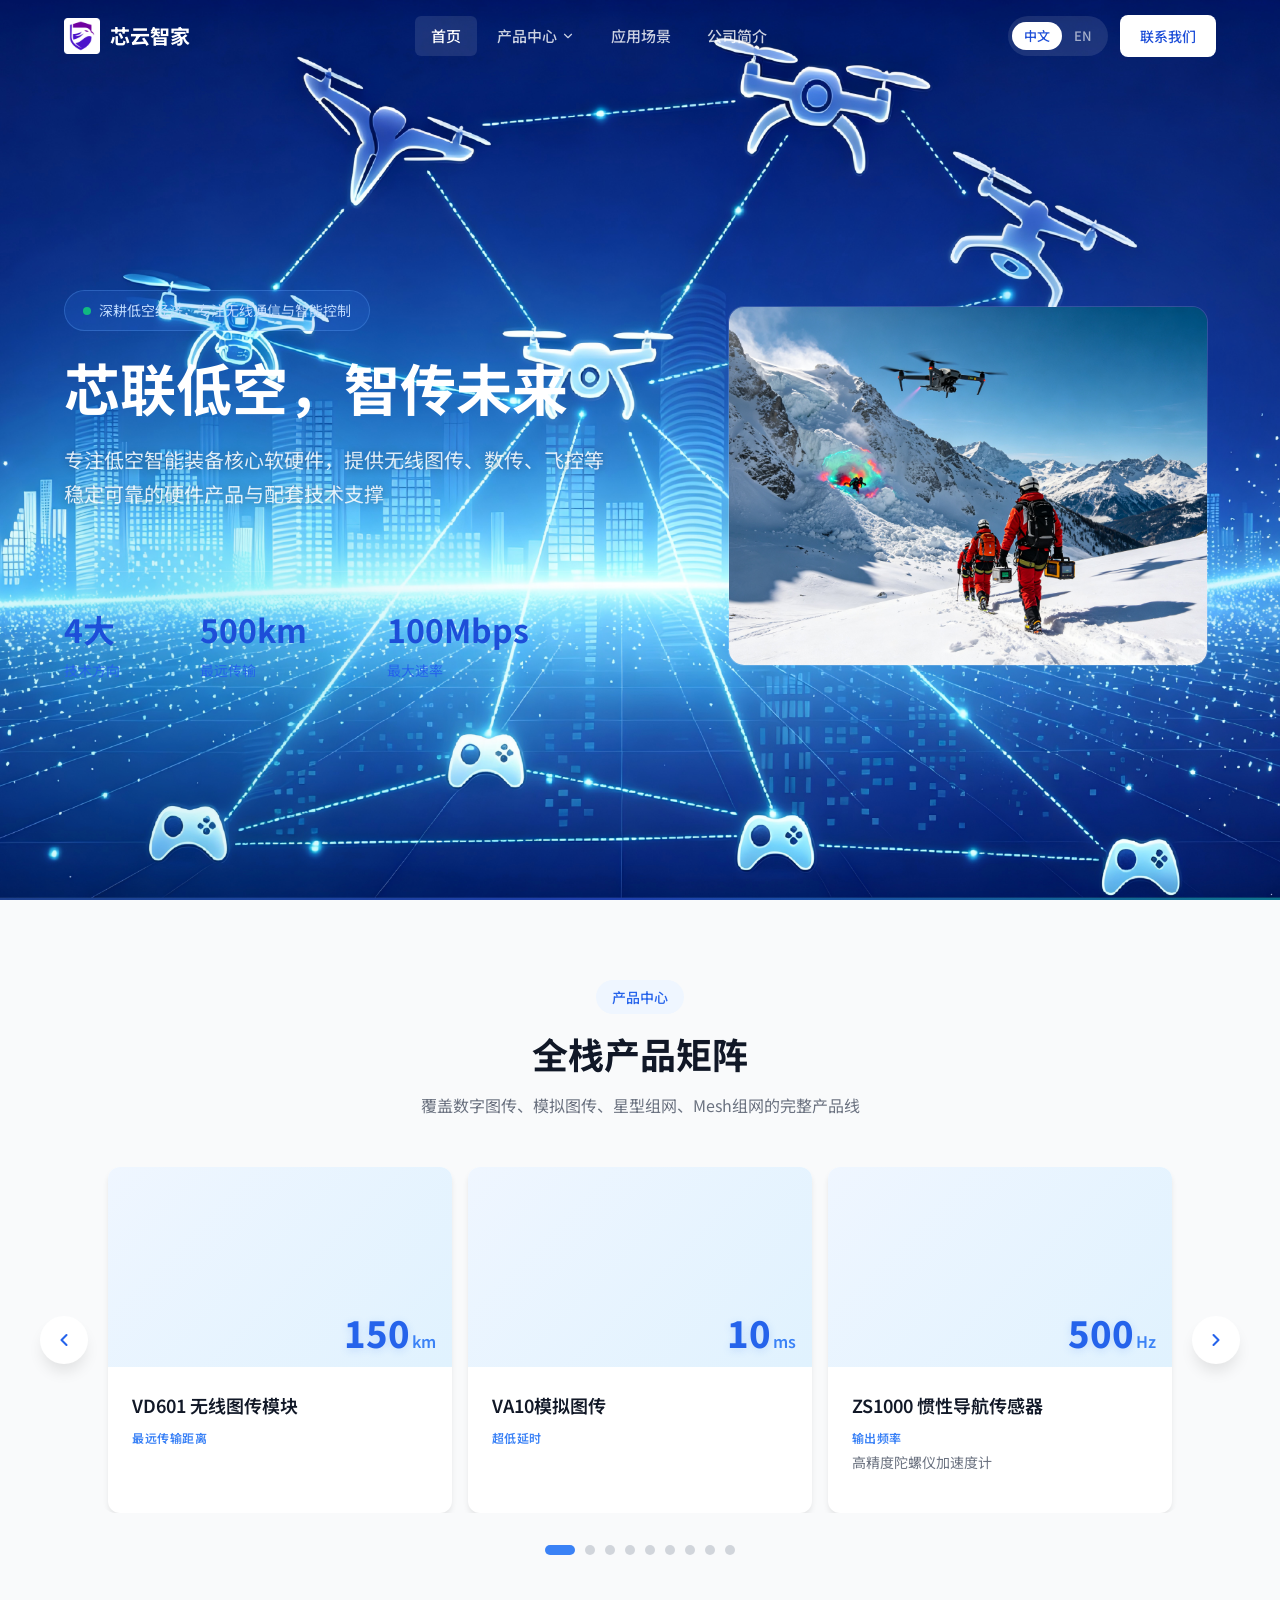
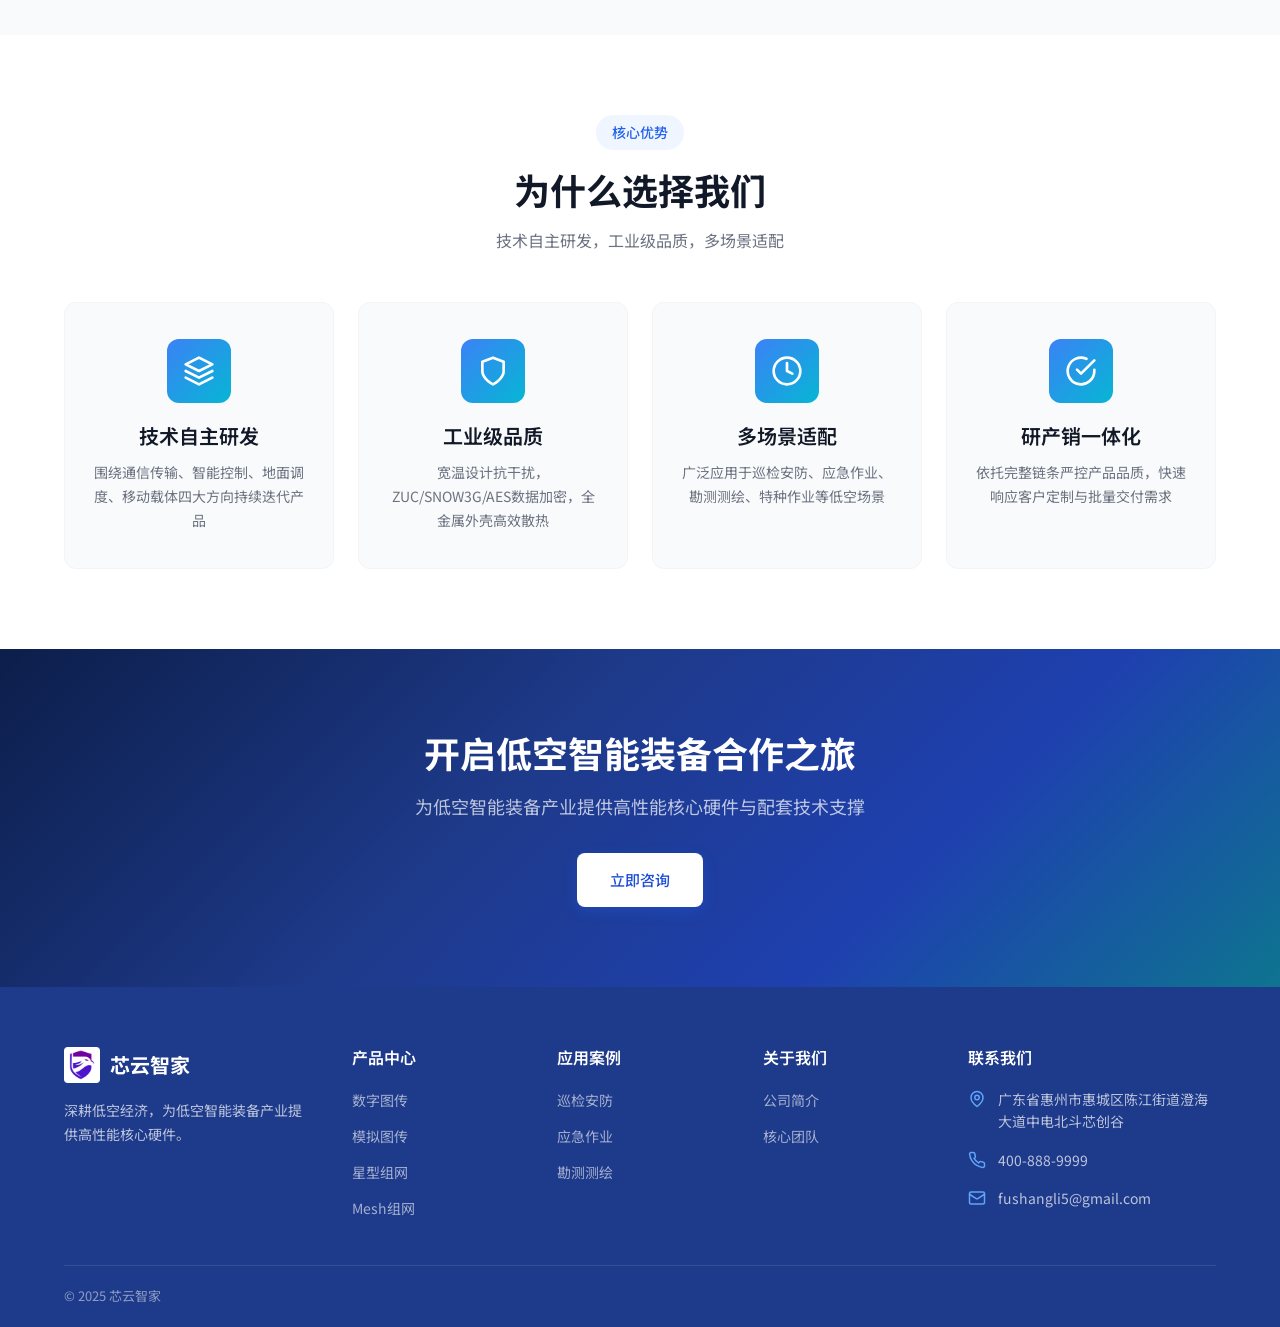
==== commit de842a84: "更新网站：产品分类调整、导航优化、留言表单接入Worker" ====
--- a/index.html
+++ b/index.html
@@ -1,117 +1,114 @@
-<!DOCTYPE html>
-<html lang="zh-CN">
-<head>
-  <meta charset="UTF-8">
-  <meta name="viewport" content="width=device-width, initial-scale=1.0">
-  <title>芯云智家 - 深耕低空经济，专注无线通信与智能控制</title>
-  <meta name="description" content="东莞芯云智家科技有限公司，深耕低空经济领域，主营无线图传、地面站、飞控系统、无人车等系列产品，为行业客户提供稳定可靠的硬件产品与配套技术支撑。">
-  <link rel="stylesheet" href="css/style.css">
-  <link rel="preconnect" href="https://fonts.googleapis.com">
-  <link rel="stylesheet" href="https://fonts.googleapis.com/css2?family=Noto+Sans+SC:wght@300;400;500;600;700&display=swap">
-</head>
-<body>
-
-  <!-- Hero -->
-  <section class="hero">
-    <div class="hero-bg-layers">
-      <div class="hero-bg-layer active" data-index="0" style="background-image:url('assets/hero-bg/bg1.png')"></div>
-      <div class="hero-bg-layer" data-index="4" style="background-image:url('assets/hero-bg/bg5.png')"></div>
-      <div class="hero-bg-layer" data-index="5" style="background-image:url('assets/hero-bg/bg6.png')"></div>
-      <div class="hero-bg-layer" data-index="2" style="background-image:url('assets/hero-bg/bg3.png')"></div>
-      <div class="hero-bg-layer" data-index="1" style="background-image:url('assets/hero-bg/bg2.png')"></div>
-      <div class="hero-bg-layer" data-index="3" style="background-image:url('assets/hero-bg/bg4.png')"></div>
-    </div>
-    <div class="hero-glow hero-glow-1"></div>
-    <div class="hero-glow hero-glow-2"></div>
-    <div class="hero-inner">
-      <div class="hero-content">
-        <div class="hero-badge"><span class="dot"></span><span data-zh="深耕低空经济，专注无线通信与智能控制" data-en="Deeply rooted in low-altitude economy, focusing on wireless communication and intelligent control">深耕低空经济，专注无线通信与智能控制</span></div>
-        <h1 class="hero-title"><span class="gradient" data-zh="芯联低空，智传未来" data-en="Connect Low Altitude, Transmit Intelligence for the Future">芯联低空，智传未来</span></h1>
-        <p class="hero-subtitle" data-zh="专注低空智能装备核心软硬件，提供无线图传、数传、飞控等稳定可靠的硬件产品与配套技术支撑" data-en="Focused on core hardware and software for low-altitude intelligent equipment, providing stable and reliable wireless video, data link, flight control products and technical support">专注低空智能装备核心软硬件，提供无线图传、数传、飞控等稳定可靠的硬件产品与配套技术支撑</p>
-        <div class="hero-actions">
-          <a href="products.html" class="btn btn-primary btn-lg" data-zh="了解产品" data-en="Products">了解产品</a>
-          <a href="about.html#contact" class="btn btn-primary btn-lg" data-zh="联系我们" data-en="Contact">联系我们</a>
-        </div>
-        <div class="hero-stats">
-          <div class="hero-stat"><div class="hero-stat-value" data-zh="4大" data-en="4">4大</div><div class="hero-stat-label" data-zh="技术方向" data-en="Tech Directions">技术方向</div></div>
-          <div class="hero-stat"><div class="hero-stat-value">500km</div><div class="hero-stat-label" data-zh="最远传输" data-en="Max Range">最远传输</div></div>
-          <div class="hero-stat"><div class="hero-stat-value">100Mbps</div><div class="hero-stat-label" data-zh="最大速率" data-en="Max Speed">最大速率</div></div>
-        </div>
-      </div>
-      <div class="hero-visual">
-        <div class="hero-card">
-          <div class="hero-card-inner">
-            <div class="hero-product-layers">
-              <div class="hero-product-layer active" style="background-image:url('assets/hero-products/product_red.png')"></div>
-              <div class="hero-product-layer" style="background-image:url('assets/hero-products/product_orange.png')"></div>
-              <div class="hero-product-layer" style="background-image:url('assets/hero-products/product_yellow.png')"></div>
-              <div class="hero-product-layer" style="background-image:url('assets/hero-products/product_green.png')"></div>
-              <div class="hero-product-layer" style="background-image:url('assets/hero-products/product_cyan.png')"></div>
-              <div class="hero-product-layer" style="background-image:url('assets/hero-products/product_purple.png')"></div>
-            </div>
-          </div>
-        </div>
-        <div class="hero-bubbles">
-          <div class="bubble bubble-lg" style="--ox:-170px;--oy:-110px;--tx:-320px;--ty:-240px;--delay:0s;--dur:8s"><span class="bubble-val">500km</span><span class="bubble-label" data-zh="最远传输距离" data-en="Max Range">最远传输距离</span></div>
-          <div class="bubble bubble-lg" style="--ox:170px;--oy:-110px;--tx:320px;--ty:-250px;--delay:1.1s;--dur:9s"><span class="bubble-val">100Mbps</span><span class="bubble-label" data-zh="最大传输速率" data-en="Max Speed">最大传输速率</span></div>
-          <div class="bubble" style="--ox:-210px;--oy:10px;--tx:-360px;--ty:40px;--delay:2.2s;--dur:7.5s"><span class="bubble-text" data-zh="宽频段" data-en="Wide Band">宽频段</span></div>
-          <div class="bubble" style="--ox:210px;--oy:20px;--tx:340px;--ty:60px;--delay:3.3s;--dur:8s"><span class="bubble-text" data-zh="稳定传输" data-en="Stable Transmission">稳定传输</span></div>
-          <div class="bubble" style="--ox:-130px;--oy:130px;--tx:-200px;--ty:300px;--delay:4.4s;--dur:7.5s"><span class="bubble-text" data-zh="抗干扰强" data-en="Anti-interference">抗干扰强</span></div>
-          <div class="bubble" style="--ox:150px;--oy:140px;--tx:220px;--ty:310px;--delay:5.5s;--dur:8.5s"><span class="bubble-text" data-zh="星型组网" data-en="Star Network">星型组网</span></div>
-          <div class="bubble" style="--ox:0px;--oy:-160px;--tx:0px;--ty:-340px;--delay:6.6s;--dur:7.5s"><span class="bubble-text">Mesh组网</span></div>
-        </div>
-      </div>
-    </div>
-  </section>
-
-  <!-- 产品轮播 -->
-  <section class="product-carousel-section">
-    <div class="container">
-      <div class="section-header">
-        <span class="section-label" data-zh="产品中心" data-en="Products">产品中心</span>
-        <h2 class="section-title" data-zh="全栈产品矩阵" data-en="Full-stack Product Matrix">全栈产品矩阵</h2>
-        <p class="section-desc" data-zh="覆盖数字图传、模拟图传、数传、图数一体的完整产品线" data-en="Complete product line covering digital video link, analog video link, data link, and integrated video & data link">覆盖数字图传、模拟图传、数传、图数一体的完整产品线</p>
-      </div>
-    </div>
-    <div class="carousel-wrapper">
-      <div class="carousel-track-container">
-        <div class="carousel-track" id="carouselTrack"></div>
-      </div>
-      <div class="carousel-arrow prev" id="carouselPrev">
-        <svg viewBox="0 0 24 24" fill="none" stroke="currentColor" stroke-width="2.5" stroke-linecap="round" stroke-linejoin="round" style="width:20px;height:20px"><polyline points="15 18 9 12 15 6"></polyline></svg>
-      </div>
-      <div class="carousel-arrow next" id="carouselNext">
-        <svg viewBox="0 0 24 24" fill="none" stroke="currentColor" stroke-width="2.5" stroke-linecap="round" stroke-linejoin="round" style="width:20px;height:20px"><polyline points="9 18 15 12 9 6"></polyline></svg>
-      </div>
-    </div>
-    <div class="carousel-dots" id="carouselDots"></div>
-  </section>
-
-  <!-- 核心优势 -->
-  <section class="section advantages">
-    <div class="container">
-      <div class="section-header">
-        <span class="section-label" data-zh="核心优势" data-en="Core Advantages">核心优势</span>
-        <h2 class="section-title" data-zh="为什么选择我们" data-en="Why Choose Us">为什么选择我们</h2>
-        <p class="section-desc" data-zh="技术自主研发，工业级品质，多场景适配" data-en="Independent R&D, industrial-grade quality, multi-scene adaptation">技术自主研发，工业级品质，多场景适配</p>
-      </div>
-      <div class="advantages-grid" id="advantagesGrid"></div>
-    </div>
-  </section>
-
-  <!-- CTA -->
-  <section style="padding:80px 0;background:var(--gradient-hero);text-align:center;">
-    <div class="container">
-      <h2 style="font-size:36px;font-weight:700;color:#fff;margin-bottom:16px;" data-zh="开启低空智能装备合作之旅" data-en="Start Your Low-Altitude Intelligent Equipment Partnership">开启低空智能装备合作之旅</h2>
-      <p style="font-size:18px;color:rgba(255,255,255,0.7);margin-bottom:32px;" data-zh="为低空智能装备产业提供高性能核心硬件与配套技术支撑" data-en="Providing high-performance core hardware and technical support for the low-altitude intelligent equipment industry">为低空智能装备产业提供高性能核心硬件与配套技术支撑</p>
-      <a href="about.html#contact" class="btn btn-primary btn-lg" style="background:#fff;color:var(--primary-700);" data-zh="立即咨询" data-en="Contact Us">立即咨询</a>
-    </div>
-  </section>
-
-  <script src="js/company-data.js"></script>
-  <script src="js/products-data.js"></script>
-  <script src="js/cases-data.js"></script>
-  <script src="js/nav.js"></script>
-  <script src="js/main.js"></script>
-</body>
-</html>
+<!DOCTYPE html>
+<html lang="zh-CN">
+<head>
+  <meta charset="UTF-8">
+  <meta name="viewport" content="width=device-width, initial-scale=1.0">
+  <title>芯云智家 - 深耕低空经济，专注无线通信与智能控制</title>
+  <meta name="description" content="东莞芯云智家科技有限公司，深耕低空经济领域，主营无线图传、地面站、飞控系统、无人车等系列产品，为行业客户提供稳定可靠的硬件产品与配套技术支撑。">
+  <link rel="stylesheet" href="css/style.css">
+  <link rel="preconnect" href="https://fonts.googleapis.com">
+  <link rel="stylesheet" href="https://fonts.googleapis.com/css2?family=Noto+Sans+SC:wght@300;400;500;600;700&display=swap">
+</head>
+<body>
+
+  <!-- Hero -->
+  <section class="hero">
+    <div class="hero-bg-layers">
+      <div class="hero-bg-layer active" data-index="0" style="background-image:url('assets/hero-bg/bg1.png')"></div>
+      <div class="hero-bg-layer" data-index="4" style="background-image:url('assets/hero-bg/bg5.png')"></div>
+      <div class="hero-bg-layer" data-index="5" style="background-image:url('assets/hero-bg/bg6.png')"></div>
+      <div class="hero-bg-layer" data-index="2" style="background-image:url('assets/hero-bg/bg3.png')"></div>
+      <div class="hero-bg-layer" data-index="1" style="background-image:url('assets/hero-bg/bg2.png')"></div>
+      <div class="hero-bg-layer" data-index="3" style="background-image:url('assets/hero-bg/bg4.png')"></div>
+    </div>
+    <div class="hero-glow hero-glow-1"></div>
+    <div class="hero-glow hero-glow-2"></div>
+    <div class="hero-inner">
+      <div class="hero-content">
+        <div class="hero-badge"><span class="dot"></span><span data-zh="深耕低空经济，专注无线通信与智能控制" data-en="Deeply rooted in low-altitude economy, focusing on wireless communication and intelligent control">深耕低空经济，专注无线通信与智能控制</span></div>
+        <h1 class="hero-title"><span class="gradient" data-zh="芯联低空，智传未来" data-en="Connect Low Altitude, Transmit Intelligence for the Future">芯联低空，智传未来</span></h1>
+        <p class="hero-subtitle" data-zh="专注低空智能装备核心软硬件，提供无线图传、数传、飞控等稳定可靠的硬件产品与配套技术支撑" data-en="Focused on core hardware and software for low-altitude intelligent equipment, providing stable and reliable wireless video, data link, flight control products and technical support">专注低空智能装备核心软硬件，提供无线图传、数传、飞控等稳定可靠的硬件产品与配套技术支撑</p>
+
+        <div class="hero-stats">
+          <div class="hero-stat"><div class="hero-stat-value" data-zh="4大" data-en="4">4大</div><div class="hero-stat-label" data-zh="技术方向" data-en="Tech Directions">技术方向</div></div>
+          <div class="hero-stat"><div class="hero-stat-value">500km</div><div class="hero-stat-label" data-zh="最远传输" data-en="Max Range">最远传输</div></div>
+          <div class="hero-stat"><div class="hero-stat-value">100Mbps</div><div class="hero-stat-label" data-zh="最大速率" data-en="Max Speed">最大速率</div></div>
+        </div>
+      </div>
+      <div class="hero-visual">
+        <div class="hero-card">
+          <div class="hero-card-inner">
+            <div class="hero-product-layers">
+              <div class="hero-product-layer active" style="background-image:url('assets/hero-products/product_red.png')"></div>
+              <div class="hero-product-layer" style="background-image:url('assets/hero-products/product_orange.png')"></div>
+              <div class="hero-product-layer" style="background-image:url('assets/hero-products/product_yellow.png')"></div>
+              <div class="hero-product-layer" style="background-image:url('assets/hero-products/product_green.png')"></div>
+              <div class="hero-product-layer" style="background-image:url('assets/hero-products/product_cyan.png')"></div>
+              <div class="hero-product-layer" style="background-image:url('assets/hero-products/product_purple.png')"></div>
+            </div>
+          </div>
+        </div>
+        <div class="hero-bubbles">
+          <div class="bubble bubble-lg" style="--ox:-170px;--oy:-110px;--tx:-320px;--ty:-240px;--delay:0s;--dur:8s"><span class="bubble-val">500km</span><span class="bubble-label" data-zh="最远传输距离" data-en="Max Range">最远传输距离</span></div>
+          <div class="bubble bubble-lg" style="--ox:170px;--oy:-110px;--tx:320px;--ty:-250px;--delay:1.1s;--dur:9s"><span class="bubble-val">100Mbps</span><span class="bubble-label" data-zh="最大传输速率" data-en="Max Speed">最大传输速率</span></div>
+          <div class="bubble" style="--ox:-210px;--oy:10px;--tx:-360px;--ty:40px;--delay:2.2s;--dur:7.5s"><span class="bubble-text" data-zh="宽频段" data-en="Wide Band">宽频段</span></div>
+          <div class="bubble" style="--ox:210px;--oy:20px;--tx:340px;--ty:60px;--delay:3.3s;--dur:8s"><span class="bubble-text" data-zh="稳定传输" data-en="Stable Transmission">稳定传输</span></div>
+          <div class="bubble" style="--ox:-130px;--oy:130px;--tx:-200px;--ty:300px;--delay:4.4s;--dur:7.5s"><span class="bubble-text" data-zh="抗干扰强" data-en="Anti-interference">抗干扰强</span></div>
+          <div class="bubble" style="--ox:150px;--oy:140px;--tx:220px;--ty:310px;--delay:5.5s;--dur:8.5s"><span class="bubble-text" data-zh="星型组网" data-en="Star Network">星型组网</span></div>
+          <div class="bubble" style="--ox:0px;--oy:-160px;--tx:0px;--ty:-340px;--delay:6.6s;--dur:7.5s"><span class="bubble-text">Mesh组网</span></div>
+        </div>
+      </div>
+    </div>
+  </section>
+
+  <!-- 产品轮播 -->
+  <section class="product-carousel-section">
+    <div class="container">
+      <div class="section-header">
+        <span class="section-label" data-zh="产品中心" data-en="Products">产品中心</span>
+        <h2 class="section-title" data-zh="全栈产品矩阵" data-en="Full-stack Product Matrix">全栈产品矩阵</h2>
+        <p class="section-desc" data-zh="覆盖数字图传、模拟图传、星型组网、Mesh组网的完整产品线" data-en="Complete product line covering digital video link, analog video link, star network, and Mesh network">覆盖数字图传、模拟图传、星型组网、Mesh组网的完整产品线</p>
+      </div>
+    </div>
+    <div class="carousel-wrapper">
+      <div class="carousel-track-container">
+        <div class="carousel-track" id="carouselTrack"></div>
+      </div>
+      <div class="carousel-arrow prev" id="carouselPrev">
+        <svg viewBox="0 0 24 24" fill="none" stroke="currentColor" stroke-width="2.5" stroke-linecap="round" stroke-linejoin="round" style="width:20px;height:20px"><polyline points="15 18 9 12 15 6"></polyline></svg>
+      </div>
+      <div class="carousel-arrow next" id="carouselNext">
+        <svg viewBox="0 0 24 24" fill="none" stroke="currentColor" stroke-width="2.5" stroke-linecap="round" stroke-linejoin="round" style="width:20px;height:20px"><polyline points="9 18 15 12 9 6"></polyline></svg>
+      </div>
+    </div>
+    <div class="carousel-dots" id="carouselDots"></div>
+  </section>
+
+  <!-- 核心优势 -->
+  <section class="section advantages">
+    <div class="container">
+      <div class="section-header">
+        <span class="section-label" data-zh="核心优势" data-en="Core Advantages">核心优势</span>
+        <h2 class="section-title" data-zh="为什么选择我们" data-en="Why Choose Us">为什么选择我们</h2>
+        <p class="section-desc" data-zh="技术自主研发，工业级品质，多场景适配" data-en="Independent R&D, industrial-grade quality, multi-scene adaptation">技术自主研发，工业级品质，多场景适配</p>
+      </div>
+      <div class="advantages-grid" id="advantagesGrid"></div>
+    </div>
+  </section>
+
+  <!-- CTA -->
+  <section style="padding:80px 0;background:var(--gradient-hero);text-align:center;">
+    <div class="container">
+      <h2 style="font-size:36px;font-weight:700;color:#fff;margin-bottom:16px;" data-zh="开启低空智能装备合作之旅" data-en="Start Your Low-Altitude Intelligent Equipment Partnership">开启低空智能装备合作之旅</h2>
+      <p style="font-size:18px;color:rgba(255,255,255,0.7);margin-bottom:32px;" data-zh="为低空智能装备产业提供高性能核心硬件与配套技术支撑" data-en="Providing high-performance core hardware and technical support for the low-altitude intelligent equipment industry">为低空智能装备产业提供高性能核心硬件与配套技术支撑</p>
+      <a href="about.html#contact" class="btn btn-primary btn-lg" style="background:#fff;color:var(--primary-700);" data-zh="立即咨询" data-en="Contact Us">立即咨询</a>
+    </div>
+  </section>
+
+  <script src="js/company-data.js"></script>
+  <script src="js/products-data.js"></script>
+  <script src="js/cases-data.js"></script>
+  <script src="js/nav.js"></script>
+  <script src="js/main.js"></script>
+</body>
+</html>
--- a/css/style.css
+++ b/css/style.css
@@ -1,478 +1,484 @@
-/* ========================================
-   智创科技企业官网 - 样式文件
-   四页面架构 + 轮播 + 筛选 + 灯箱
-   ======================================== */
-:root {
-  --primary-50: #eff6ff; --primary-100: #dbeafe; --primary-200: #bfdbfe;
-  --primary-300: #93c5fd; --primary-400: #60a5fa; --primary-500: #3b82f6;
-  --primary-600: #2563eb; --primary-700: #1d4ed8; --primary-800: #1e40af; --primary-900: #1e3a8a;
-  --gray-50: #f9fafb; --gray-100: #f3f4f6; --gray-200: #e5e7eb; --gray-300: #d1d5db;
-  --gray-400: #9ca3af; --gray-500: #6b7280; --gray-600: #4b5563; --gray-700: #374151;
-  --gray-800: #1f2937; --gray-900: #111827;
-  --gradient-primary: linear-gradient(135deg, #1e3a8a 0%, #2563eb 50%, #06b6d4 100%);
-  --gradient-light: linear-gradient(135deg, #3b82f6 0%, #06b6d4 100%);
-  --gradient-hero: linear-gradient(135deg, #0c1e4a 0%, #1e3a8a 40%, #1e40af 70%, #0e7490 100%);
-  --shadow-sm: 0 1px 2px rgba(0,0,0,0.05); --shadow-md: 0 4px 6px -1px rgba(0,0,0,0.1);
-  --shadow-lg: 0 10px 15px -3px rgba(0,0,0,0.1); --shadow-xl: 0 20px 25px -5px rgba(0,0,0,0.1);
-  --radius-sm: 6px; --radius-md: 8px; --radius-lg: 12px; --radius-xl: 16px; --radius-full: 9999px;
-  --transition: 0.3s cubic-bezier(0.4,0,0.2,1);
-  --nav-height: 72px; --max-width: 1200px;
-}
-* { margin: 0; padding: 0; box-sizing: border-box; }
-html { scroll-behavior: smooth; }
-body {
-  font-family: 'Noto Sans SC', -apple-system, BlinkMacSystemFont, 'Segoe UI', Roboto, sans-serif;
-  font-size: 15px; line-height: 1.6; color: var(--gray-800); background: #fff;
-  -webkit-font-smoothing: antialiased;
-}
-a { text-decoration: none; color: inherit; }
-ul { list-style: none; }
-img { max-width: 100%; display: block; }
-button { border: none; outline: none; font-family: inherit; cursor: pointer; background: none; }
-h1,h2,h3,h4,h5,h6 { font-weight: 600; color: var(--gray-900); line-height: 1.3; }
-.container { max-width: var(--max-width); margin: 0 auto; padding: 0 24px; }
-.section { padding: 80px 0; }
-.section-header { text-align: center; margin-bottom: 48px; }
-.section-label {
-  display: inline-block; font-size: 14px; font-weight: 500; color: var(--primary-600);
-  background: var(--primary-50); padding: 6px 16px; border-radius: var(--radius-full); margin-bottom: 16px;
-}
-.section-title { font-size: 36px; font-weight: 700; margin-bottom: 16px; }
-.section-desc { font-size: 16px; color: var(--gray-500); max-width: 640px; margin: 0 auto; }
-.btn {
-  display: inline-flex; align-items: center; justify-content: center; gap: 8px;
-  padding: 10px 24px; font-size: 14px; font-weight: 500; border-radius: var(--radius-md);
-  cursor: pointer; transition: all var(--transition); white-space: nowrap; border: 1px solid transparent;
-}
-.btn-lg { padding: 14px 32px; font-size: 15px; }
-.btn-primary { background: var(--gradient-light); color: #fff; box-shadow: 0 4px 14px rgba(37,99,235,0.3); }
-.btn-primary:hover { transform: translateY(-2px); box-shadow: 0 6px 20px rgba(37,99,235,0.4); }
-.btn-block { width: 100%; }
-
-/* ===== 导航栏 ===== */
-.navbar {
-  position: fixed; top: 0; left: 0; right: 0; height: var(--nav-height); z-index: 100;
-  transition: all var(--transition); background: transparent;
-}
-.navbar.scrolled {
-  background: rgba(255,255,255,0.95); backdrop-filter: blur(12px);
-  box-shadow: 0 2px 20px rgba(0,0,0,0.08); border-bottom: 1px solid var(--gray-100);
-}
-.nav-container { height: 100%; display: flex; align-items: center; justify-content: space-between; }
-.logo { display: flex; align-items: center; gap: 10px; font-size: 20px; font-weight: 700; color: #fff; transition: color var(--transition); }
-.navbar.scrolled .logo { color: var(--gray-900); }
-.logo-icon {
-  width: 36px; height: 36px; border-radius: var(--radius-sm); background: var(--gradient-light);
-  display: flex; align-items: center; justify-content: center; color: #fff;
-}
-.logo-icon svg { width: 20px; height: 20px; }
-.nav-links { display: flex; align-items: center; gap: 4px; }
-.nav-link {
-  position: relative; padding: 8px 16px; font-size: 15px; font-weight: 500;
-  color: rgba(255,255,255,0.8); border-radius: var(--radius-sm); transition: all var(--transition);
-}
-.navbar.scrolled .nav-link { color: var(--gray-700); }
-.nav-link:hover, .nav-link.active { color: #fff; background: rgba(255,255,255,0.1); }
-.navbar.scrolled .nav-link:hover, .navbar.scrolled .nav-link.active { color: var(--primary-600); background: var(--primary-50); }
-.nav-right { display: flex; align-items: center; gap: 12px; }
-.lang-toggle {
-  display: flex; align-items: center; padding: 6px 4px; background: rgba(255,255,255,0.1);
-  border-radius: var(--radius-full); font-size: 13px; font-weight: 500;
-}
-.navbar.scrolled .lang-toggle { background: var(--gray-100); }
-.lang-option { padding: 4px 12px; border-radius: var(--radius-full); color: rgba(255,255,255,0.6); transition: all var(--transition); cursor: pointer; }
-.navbar.scrolled .lang-option { color: var(--gray-500); }
-.lang-option.active { background: #fff; color: var(--primary-700); }
-.navbar.scrolled .lang-option.active { background: var(--primary-600); color: #fff; }
-.nav-cta {
-  padding: 10px 20px; font-size: 14px; font-weight: 500; background: #fff; color: var(--primary-700);
-  border-radius: var(--radius-md); transition: all var(--transition);
-}
-.navbar.scrolled .nav-cta { background: var(--gradient-light); color: #fff; box-shadow: 0 4px 14px rgba(37,99,235,0.3); }
-.nav-cta:hover { transform: translateY(-1px); }
-.hamburger { display: none; flex-direction: column; justify-content: center; gap: 5px; width: 32px; height: 32px; cursor: pointer; padding: 4px; }
-.hamburger span { display: block; width: 24px; height: 2px; background: #fff; border-radius: 2px; transition: all var(--transition); }
-.navbar.scrolled .hamburger span { background: var(--gray-800); }
-.hamburger.active span:nth-child(1) { transform: translateY(7px) rotate(45deg); }
-.hamburger.active span:nth-child(2) { opacity: 0; }
-.hamburger.active span:nth-child(3) { transform: translateY(-7px) rotate(-45deg); }
-
-/* 产品中心下拉菜单 */
-.nav-item-dropdown { position: relative; display: flex; align-items: center; }
-.nav-item-dropdown .nav-link { display: flex; align-items: center; gap: 4px; }
-.dropdown-arrow { width: 14px; height: 14px; transition: transform var(--transition); }
-.nav-item-dropdown:hover .dropdown-arrow { transform: rotate(180deg); }
-.dropdown-menu {
-  position: absolute; top: 100%; left: 50%; transform: translateX(-50%) translateY(8px);
-  min-width: 560px; padding: 24px; background: #fff; border-radius: var(--radius-lg);
-  box-shadow: 0 12px 40px rgba(0,0,0,0.15); border: 1px solid var(--gray-100);
-  opacity: 0; visibility: hidden; transition: all 0.25s ease; z-index: 200;
-  display: grid; grid-template-columns: repeat(4, 1fr); gap: 20px;
-}
-.nav-item-dropdown:hover .dropdown-menu { opacity: 1; visibility: visible; transform: translateX(-50%) translateY(0); }
-.dropdown-col { display: flex; flex-direction: column; gap: 8px; }
-.dropdown-title { font-size: 13px; font-weight: 600; color: var(--primary-600); padding-bottom: 8px; border-bottom: 1px solid var(--gray-100); margin-bottom: 4px; }
-.dropdown-link { font-size: 13px; color: var(--gray-600); padding: 6px 8px; border-radius: var(--radius-sm); transition: all var(--transition); line-height: 1.4; }
-.dropdown-link:hover { color: var(--primary-600); background: var(--primary-50); }
-
-/* 移动端侧边栏 */
-.mobile-sidebar {
-  position: fixed; top: 0; right: -100%; width: 280px; height: 100vh; background: #fff; z-index: 1001;
-  transition: right 0.4s cubic-bezier(0.4,0,0.2,1); box-shadow: -8px 0 30px rgba(0,0,0,0.15);
-  display: flex; flex-direction: column;
-}
-.mobile-sidebar.open { right: 0; }
-.sidebar-overlay {
-  position: fixed; top: 0; left: 0; width: 100%; height: 100%; background: rgba(0,0,0,0.5);
-  z-index: 1000; opacity: 0; visibility: hidden; transition: all var(--transition);
-}
-.sidebar-overlay.open { opacity: 1; visibility: visible; }
-.sidebar-header { padding: 20px 24px; border-bottom: 1px solid var(--gray-100); display: flex; align-items: center; justify-content: space-between; }
-.sidebar-header .logo { color: var(--gray-900); font-size: 18px; }
-.sidebar-close { width: 32px; height: 32px; display: flex; align-items: center; justify-content: center; color: var(--gray-500); border-radius: var(--radius-sm); cursor: pointer; }
-.sidebar-close:hover { background: var(--gray-100); }
-.sidebar-nav { flex: 1; padding: 16px 0; overflow-y: auto; }
-.sidebar-link { display: block; padding: 14px 24px; font-size: 16px; font-weight: 500; color: var(--gray-700); transition: all var(--transition); border-left: 3px solid transparent; cursor: pointer; }
-.sidebar-link:hover, .sidebar-link.active { color: var(--primary-600); background: var(--primary-50); border-left-color: var(--primary-500); }
-.sidebar-footer { padding: 20px 24px; border-top: 1px solid var(--gray-100); }
-.sidebar-lang { display: flex; background: var(--gray-100); border-radius: var(--radius-full); padding: 4px; margin-bottom: 16px; }
-.sidebar-lang .lang-option { flex: 1; text-align: center; padding: 8px; color: var(--gray-500); }
-.sidebar-lang .lang-option.active { background: #fff; color: var(--primary-600); box-shadow: var(--shadow-sm); }
-
-/* ===== Hero（内页通用顶部） ===== */
-.page-hero {
-  position: relative; padding: calc(var(--nav-height) + 60px) 0 60px;
-  background: var(--gradient-hero); overflow: hidden; text-align: center;
-}
-.page-hero::before {
-  content: ''; position: absolute; top: 0; left: 0; right: 0; bottom: 0;
-  background-image: linear-gradient(rgba(59,130,246,0.08) 1px, transparent 1px), linear-gradient(90deg, rgba(59,130,246,0.08) 1px, transparent 1px);
-  background-size: 60px 60px;
-}
-.page-hero h1 { position: relative; font-size: 42px; font-weight: 700; color: #fff; margin-bottom: 16px; }
-.page-hero p { position: relative; font-size: 18px; color: rgba(255,255,255,0.7); max-width: 600px; margin: 0 auto; }
-
-/* ===== 首页 Hero ===== */
-.hero {
-  position: relative; min-height: 100vh; display: flex; align-items: center;
-  background: var(--gradient-hero); overflow: hidden; padding-top: var(--nav-height);
-}
-.hero::before {
-  content: ''; position: absolute; top: 0; left: 0; right: 0; bottom: 0;
-  background-image: linear-gradient(rgba(59,130,246,0.08) 1px, transparent 1px), linear-gradient(90deg, rgba(59,130,246,0.08) 1px, transparent 1px);
-  background-size: 60px 60px;
-  mask-image: radial-gradient(ellipse at center, #000 40%, transparent 75%);
-}
-.hero-glow { position: absolute; width: 600px; height: 600px; border-radius: 50%; filter: blur(120px); opacity: 0.3; z-index: 1; }
-.hero-glow-1 { top: 10%; right: -10%; background: radial-gradient(circle, #3b82f6 0%, transparent 70%); }
-.hero-glow-2 { bottom: -10%; left: -10%; background: radial-gradient(circle, #06b6d4 0%, transparent 70%); }
-.hero-bg-layers { position: absolute; top: 0; left: 0; right: 0; bottom: 0; z-index: 0; }
-.hero-bg-layer { position: absolute; top: 0; left: 0; right: 0; bottom: 0; background-size: cover; background-position: center; opacity: 0; transition: opacity 1.2s ease-in-out; }
-.hero-bg-layer.active { opacity: 1; }
-.hero-inner { position: relative; z-index: 2; max-width: var(--max-width); margin: 0 auto; padding: 60px 24px; display: grid; grid-template-columns: 1.2fr 1fr; gap: 60px; align-items: center; width: 100%; }
-.hero-badge { display: inline-flex; align-items: center; gap: 8px; padding: 8px 18px; background: rgba(59,130,246,0.15); border: 1px solid rgba(96,165,250,0.3); border-radius: var(--radius-full); font-size: 14px; color: var(--primary-200); margin-bottom: 24px; }
-.hero-badge .dot { width: 8px; height: 8px; background: #10b981; border-radius: 50%; animation: pulse 2s ease-in-out infinite; }
-@keyframes pulse { 0%,100% { box-shadow: 0 0 0 4px rgba(16,185,129,0.2); } 50% { box-shadow: 0 0 0 8px rgba(16,185,129,0.1); } }
-.hero-title { font-size: 56px; font-weight: 700; color: #fff; line-height: 1.15; margin-bottom: 24px; }
-.hero-title .gradient { background: linear-gradient(135deg, #60a5fa 0%, #22d3ee 50%, #93c5fd 100%); -webkit-background-clip: text; background-clip: text; -webkit-text-fill-color: transparent; }
-.hero-subtitle { font-size: 20px; color: rgba(255,255,255,0.7); line-height: 1.7; margin-bottom: 40px; max-width: 540px; }
-.hero-actions { display: flex; gap: 16px; flex-wrap: wrap; }
-.hero-stats { display: flex; gap: 80px; margin-top: 60px; padding-top: 32px; border-top: 1px solid rgba(255,255,255,0.1); }
-.hero-stat-value { font-size: 32px; font-weight: 700; color: #fff; }
-.hero-stat-label { font-size: 14px; color: rgba(255,255,255,0.6); margin-top: 4px; }
-.hero-visual { position: relative; display: flex; justify-content: center; align-items: center; }
-.hero-product-layers { position: absolute; top: 0; left: 0; right: 0; bottom: 0; }
-.hero-product-layer { position: absolute; top: 0; left: 0; right: 0; bottom: 0; background-size: cover; background-position: center; background-repeat: no-repeat; opacity: 0; transform: scale(1.05); transition: opacity 0.8s ease, transform 0.8s ease; }
-.hero-product-layer.active { opacity: 1; transform: scale(1); }
-.hero-card { position: relative; width: 100%; max-width: 480px; aspect-ratio: 4/3; background: rgba(255,255,255,0.05); border: 1px solid rgba(255,255,255,0.1); border-radius: var(--radius-xl); overflow: hidden; }
-.hero-card-inner { position: relative; width: 100%; height: 100%; }
-.hero-bubbles { position: absolute; top: 50%; left: 50%; width: 0; height: 0; z-index: 10; pointer-events: none; }
-.bubble { position: absolute; top: 0; left: 0; border-radius: 50%; background: rgba(255,255,255,0.15); backdrop-filter: blur(6px); -webkit-backdrop-filter: blur(6px); border: 1px solid rgba(255,255,255,0.25); box-shadow: 0 4px 20px rgba(0,0,0,0.15); display: flex; flex-direction: column; align-items: center; justify-content: center; text-align: center; width: 78px; height: 78px; padding: 6px; animation: bubbleEmit var(--dur) ease-out var(--delay) infinite; opacity: 0; transform: translate(var(--ox), var(--oy)) scale(0); }
-.bubble-lg { width: 108px; height: 108px; padding: 10px; }
-.bubble-val { font-size: 17px; font-weight: 800; color: #fff; line-height: 1.1; text-shadow: 0 1px 4px rgba(0,0,0,0.3); }
-.bubble-label { font-size: 10px; color: rgba(255,255,255,0.8); margin-top: 3px; line-height: 1.2; font-weight: 500; }
-.bubble-text { font-size: 14px; font-weight: 700; color: #fff; line-height: 1.2; text-shadow: 0 1px 4px rgba(0,0,0,0.3); }
-@keyframes bubbleEmit {
-  0% { transform: translate(var(--ox), var(--oy)) scale(0); opacity: 0; }
-  5% { transform: translate(calc(var(--ox) + (var(--tx) - var(--ox)) * 0.05), calc(var(--oy) + (var(--ty) - var(--oy)) * 0.05)) scale(0.3); opacity: 1; }
-  20% { transform: translate(calc(var(--ox) + (var(--tx) - var(--ox)) * 0.2), calc(var(--oy) + (var(--ty) - var(--oy)) * 0.2)) scale(1); opacity: 1; }
-  70% { transform: translate(var(--tx), var(--ty)) scale(1); opacity: 1; }
-  100% { transform: translate(calc(var(--tx) * 1.12), calc(var(--ty) * 1.12)) scale(0.25); opacity: 0; }
-}
-.float-card { position: absolute; background: rgba(255,255,255,0.95); border-radius: var(--radius-lg); padding: 16px 20px; box-shadow: var(--shadow-xl); animation: float 6s ease-in-out infinite; }
-.float-card-1 { top: 10%; left: -20px; }
-.float-card-2 { bottom: 15%; right: -20px; animation-delay: 2s; }
-@keyframes float { 0%,100% { transform: translateY(0); } 50% { transform: translateY(-12px); } }
-.float-card-title { font-size: 14px; font-weight: 600; color: var(--gray-800); }
-.float-card-desc { font-size: 12px; color: var(--gray-500); margin-top: 2px; }
-
-/* ===== 首页产品轮播 ===== */
-.product-carousel-section { padding: 80px 0; background: var(--gray-50); }
-.carousel-wrapper { position: relative; max-width: var(--max-width); margin: 0 auto; padding: 0 60px; }
-.carousel-track-container { overflow: hidden; border-radius: var(--radius-xl); }
-.carousel-track { display: flex; transition: transform 0.6s cubic-bezier(0.4,0,0.2,1); }
-.carousel-slide-card {
-  flex: 0 0 calc(33.333% - 16px); margin: 0 8px; background: #fff; border-radius: var(--radius-lg);
-  overflow: hidden; box-shadow: var(--shadow-md); transition: all var(--transition); cursor: pointer;
-}
-.carousel-slide-card:hover { transform: translateY(-6px); box-shadow: var(--shadow-xl); }
-.carousel-slide-img { height: 200px; display: flex; align-items: center; justify-content: center; background: linear-gradient(135deg, #eff6ff, #e0f2fe); position: relative; overflow: hidden; }
-.carousel-highlight { position: absolute; bottom: 12px; right: 16px; display: flex; align-items: baseline; gap: 2px; }
-.carousel-highlight-value { font-size: 36px; font-weight: 800; color: var(--primary-600); line-height: 1; text-shadow: 0 2px 8px rgba(59,130,246,0.2); }
-.carousel-highlight-unit { font-size: 16px; font-weight: 600; color: var(--primary-500); }
-.carousel-highlight-label { font-size: 12px; color: var(--primary-500); font-weight: 600; margin-bottom: 4px; letter-spacing: 0.5px; }
-.carousel-slide-body { padding: 24px; }
-.carousel-slide-name { font-size: 18px; font-weight: 600; color: var(--gray-900); margin-bottom: 8px; }
-.carousel-slide-desc { font-size: 14px; color: var(--gray-500); line-height: 1.6; margin-bottom: 16px; }
-.carousel-slide-price { font-size: 16px; font-weight: 600; color: var(--primary-600); }
-.carousel-arrow {
-  position: absolute; top: 50%; transform: translateY(-50%); width: 48px; height: 48px;
-  border-radius: 50%; background: #fff; box-shadow: var(--shadow-lg); display: flex; align-items: center;
-  justify-content: center; cursor: pointer; transition: all var(--transition); z-index: 10; color: var(--primary-600);
-}
-.carousel-arrow:hover { background: var(--primary-600); color: #fff; transform: translateY(-50%) scale(1.1); }
-.carousel-arrow.prev { left: 0; }
-.carousel-arrow.next { right: 0; }
-.carousel-dots { display: flex; justify-content: center; gap: 10px; margin-top: 32px; }
-.carousel-dot { width: 10px; height: 10px; border-radius: 50%; background: var(--gray-300); cursor: pointer; transition: all var(--transition); }
-.carousel-dot.active { background: var(--primary-500); width: 30px; border-radius: 5px; }
-
-/* ===== 核心优势 ===== */
-.advantages { background: #fff; }
-.advantages-grid { display: grid; grid-template-columns: repeat(4, 1fr); gap: 24px; }
-.advantage-card { background: var(--gray-50); border-radius: var(--radius-lg); padding: 36px 28px; text-align: center; transition: all var(--transition); border: 1px solid var(--gray-100); }
-.advantage-card:hover { transform: translateY(-8px); box-shadow: var(--shadow-xl); border-color: var(--primary-200); }
-.advantage-icon { width: 64px; height: 64px; margin: 0 auto 20px; border-radius: var(--radius-lg); display: flex; align-items: center; justify-content: center; background: var(--gradient-light); color: #fff; }
-.advantage-icon svg { width: 32px; height: 32px; }
-.advantage-title { font-size: 20px; font-weight: 600; margin-bottom: 12px; }
-.advantage-desc { font-size: 14px; color: var(--gray-500); line-height: 1.7; }
-
-/* ===== 产品中心 - 筛选 ===== */
-.product-filters { display: flex; justify-content: center; gap: 12px; margin-bottom: 48px; flex-wrap: wrap; }
-.filter-btn {
-  padding: 12px 32px; font-size: 15px; font-weight: 500; color: var(--gray-800);
-  background: #fff; border: 2px solid var(--gray-200); border-radius: var(--radius-md);
-  cursor: pointer; transition: all var(--transition);
-}
-.filter-btn:hover { border-color: var(--gray-800); }
-.filter-btn.active { background: var(--primary-600); color: #fff; border-color: var(--primary-600); }
-.products-grid { display: grid; grid-template-columns: repeat(3, 1fr); gap: 24px; }
-.product-card {
-  background: #fff; border: 1px solid var(--gray-200); border-radius: var(--radius-lg);
-  overflow: hidden; transition: all var(--transition); cursor: pointer;
-}
-.product-card:hover { transform: translateY(-6px); box-shadow: var(--shadow-xl); border-color: var(--primary-300); }
-.product-image { position: relative; height: 220px; background: var(--gray-50); overflow: hidden; cursor: zoom-in; }
-.product-image-inner { width: 100%; height: 100%; display: flex; align-items: center; justify-content: center; background: linear-gradient(135deg, #eff6ff, #e0f2fe); transition: transform var(--transition); }
-.product-card:hover .product-image-inner { transform: scale(1.05); }
-.product-category-tag { position: absolute; top: 16px; left: 16px; padding: 6px 14px; background: rgba(255,255,255,0.9); border-radius: var(--radius-full); font-size: 15px; font-weight: 600; color: var(--primary-700); }
-.product-body { padding: 16px 20px; }
-.product-name { font-size: 22px; font-weight: 600; margin-bottom: 0; }
-.product-tagline { font-size: 14px; color: var(--gray-500); margin-bottom: 16px; line-height: 1.6; }
-.product-footer { display: flex; align-items: center; justify-content: space-between; padding-top: 16px; border-top: 1px solid var(--gray-100); }
-.product-price { font-size: 16px; font-weight: 600; color: var(--primary-600); }
-.product-link { font-size: 14px; font-weight: 500; color: var(--gray-500); display: flex; align-items: center; gap: 4px; transition: all var(--transition); }
-.product-card:hover .product-link { color: var(--primary-600); gap: 8px; }
-
-/* 分页 */
-.pagination { display: flex; justify-content: center; align-items: center; gap: 8px; margin-top: 48px; flex-wrap: wrap; }
-.page-btn {
-  min-width: 40px; height: 40px; padding: 0 16px; font-size: 14px; font-weight: 500;
-  color: var(--gray-700); background: #fff; border: 1px solid var(--gray-200);
-  border-radius: var(--radius-md); cursor: pointer; transition: all var(--transition);
-  display: inline-flex; align-items: center; justify-content: center;
-}
-.page-btn:hover:not(.disabled):not(.active) { border-color: var(--primary-500); color: var(--primary-600); }
-.page-btn.active { background: var(--primary-600); color: #fff; border-color: var(--primary-600); }
-.page-btn.disabled { opacity: 0.4; cursor: not-allowed; }
-
-/* ===== 方案案例 - 4张图片 ===== */
-.cases-grid-4 { display: grid; grid-template-columns: 1fr; gap: 32px; max-width: 800px; margin: 0 auto; }
-.case-card-large { border-radius: var(--radius-lg); overflow: hidden; box-shadow: var(--shadow-md); transition: all var(--transition); cursor: pointer; background: #fff; }
-.case-card-large:hover { transform: translateY(-6px); box-shadow: var(--shadow-xl); }
-.case-card-large-img { height: 360px; display: flex; align-items: center; justify-content: center; cursor: zoom-in; }
-.case-card-cover { background-size: cover; background-position: center; background-repeat: no-repeat; }
-.case-card-large-body { padding: 24px 32px; text-align: center; }
-.case-card-large-title { font-size: 20px; font-weight: 600; color: var(--gray-800); line-height: 1.5; }
-.case-card-large-desc { font-size: 14px; color: var(--gray-500); line-height: 1.8; margin-top: 12px; text-align: left; }
-
-/* ===== 公司简介 ===== */
-.about-content { display: grid; grid-template-columns: 1fr 1fr; gap: 60px; align-items: center; margin-bottom: 60px; }
-.about-text h2 { font-size: 32px; font-weight: 700; margin-bottom: 20px; }
-.about-text p { font-size: 16px; color: var(--gray-600); line-height: 1.8; margin-bottom: 24px; }
-.about-text p + p { text-indent: 2em; }
-.about-stats { display: grid; grid-template-columns: repeat(2, 1fr); gap: 20px; margin-top: 32px; }
-.about-stat { padding: 20px; background: var(--gray-50); border-radius: var(--radius-md); border-left: 4px solid var(--primary-500); }
-.about-stat-value { font-size: 28px; font-weight: 700; color: var(--primary-600); }
-.about-stat-label { font-size: 14px; color: var(--gray-500); margin-top: 4px; }
-.about-visual { aspect-ratio: 4/3; border-radius: var(--radius-xl); overflow: hidden; background: var(--gradient-primary); display: flex; align-items: center; justify-content: center; }
-
-/* 发展历程 */
-.timeline-section { padding: 60px 0; background: var(--gray-50); }
-.timeline { position: relative; max-width: 900px; margin: 0 auto; padding: 40px 0; }
-.timeline::before { content: ''; position: absolute; top: 0; bottom: 0; left: 50%; transform: translateX(-50%); width: 2px; background: linear-gradient(180deg, var(--primary-300), var(--primary-500), var(--primary-300)); }
-.timeline-item { position: relative; width: 50%; padding: 20px 40px; }
-.timeline-item:nth-child(odd) { left: 0; text-align: right; }
-.timeline-item:nth-child(even) { left: 50%; }
-.timeline-dot { position: absolute; top: 30px; width: 16px; height: 16px; background: #fff; border: 3px solid var(--primary-500); border-radius: 50%; z-index: 1; }
-.timeline-item:nth-child(odd) .timeline-dot { right: -8px; }
-.timeline-item:nth-child(even) .timeline-dot { left: -8px; }
-.timeline-year { font-size: 28px; font-weight: 700; color: var(--primary-600); margin-bottom: 8px; }
-.timeline-title { font-size: 18px; font-weight: 600; margin-bottom: 8px; }
-.timeline-desc { font-size: 14px; color: var(--gray-500); line-height: 1.7; }
-
-/* 团队 */
-.team-grid { display: grid; grid-template-columns: repeat(4, 1fr); gap: 24px; }
-.team-card { text-align: center; padding: 32px 24px; background: #fff; border: 1px solid var(--gray-100); border-radius: var(--radius-lg); transition: all var(--transition); }
-.team-card:hover { transform: translateY(-6px); box-shadow: var(--shadow-lg); border-color: var(--primary-200); }
-.team-avatar { width: 100px; height: 100px; margin: 0 auto 20px; border-radius: 50%; display: flex; align-items: center; justify-content: center; font-size: 32px; font-weight: 700; color: #fff; background: var(--gradient-light); }
-.team-name { font-size: 18px; font-weight: 600; margin-bottom: 4px; }
-.team-role { font-size: 14px; color: var(--primary-600); font-weight: 500; margin-bottom: 12px; }
-.team-bio { font-size: 13px; color: var(--gray-500); line-height: 1.6; }
-
-/* 联系表单 */
-.contact-wrapper { display: grid; grid-template-columns: 1fr 1.2fr; gap: 60px; }
-.contact-info h2 { font-size: 28px; font-weight: 700; margin-bottom: 16px; }
-.contact-info > p { font-size: 16px; color: var(--gray-500); line-height: 1.7; margin-bottom: 40px; }
-.contact-list { display: flex; flex-direction: column; gap: 24px; }
-.contact-item { display: flex; gap: 16px; align-items: flex-start; }
-.contact-item-icon { flex-shrink: 0; width: 48px; height: 48px; border-radius: var(--radius-md); display: flex; align-items: center; justify-content: center; background: var(--primary-50); color: var(--primary-600); }
-.contact-item-label { font-size: 14px; color: var(--gray-500); margin-bottom: 4px; }
-.contact-item-value { font-size: 16px; font-weight: 500; color: var(--gray-800); }
-.contact-form { background: var(--gray-50); border-radius: var(--radius-xl); padding: 40px; border: 1px solid var(--gray-100); }
-.contact-form h3 { font-size: 22px; font-weight: 600; margin-bottom: 24px; }
-.form-row { display: grid; grid-template-columns: 1fr 1fr; gap: 16px; }
-.form-group { margin-bottom: 20px; }
-.form-group label { display: block; font-size: 14px; font-weight: 500; color: var(--gray-700); margin-bottom: 8px; }
-.form-group label .required { color: #ef4444; margin-left: 2px; }
-.form-control { width: 100%; padding: 12px 16px; font-size: 15px; color: var(--gray-800); background: #fff; border: 1px solid var(--gray-200); border-radius: var(--radius-md); transition: all var(--transition); outline: none; }
-.form-control:focus { border-color: var(--primary-500); box-shadow: 0 0 0 3px rgba(59,130,246,0.1); }
-.form-control.error { border-color: #ef4444; }
-.form-error { font-size: 12px; color: #ef4444; margin-top: 4px; display: none; }
-.form-control.error + .form-error { display: block; }
-textarea.form-control { resize: vertical; min-height: 120px; font-family: inherit; }
-.form-submit { width: 100%; padding: 14px; font-size: 16px; font-weight: 500; }
-.form-success { display: none; padding: 40px; text-align: center; }
-.form-success.show { display: block; }
-.form-success-icon { width: 64px; height: 64px; margin: 0 auto 20px; border-radius: 50%; background: #d1fae5; color: #10b981; display: flex; align-items: center; justify-content: center; }
-
-/* ===== 页脚 ===== */
-.footer { background: var(--primary-900); color: rgba(255,255,255,0.7); margin-top: 0; }
-.footer-main { padding: 60px 0 40px; display: grid; grid-template-columns: 1.5fr 1fr 1fr 1fr 1.5fr; gap: 40px; }
-.footer-brand .logo { color: #fff; margin-bottom: 16px; }
-.footer-brand-desc { font-size: 14px; line-height: 1.7; margin-bottom: 20px; }
-.footer-col h4 { font-size: 16px; font-weight: 600; color: #fff; margin-bottom: 20px; }
-.footer-col ul { display: flex; flex-direction: column; gap: 12px; }
-.footer-col ul li a { font-size: 14px; color: rgba(255,255,255,0.6); transition: all var(--transition); cursor: pointer; }
-.footer-col ul li a:hover { color: #fff; padding-left: 4px; }
-.footer-contact-item { display: flex; gap: 12px; margin-bottom: 16px; font-size: 14px; line-height: 1.6; }
-.footer-contact-item svg { flex-shrink: 0; width: 18px; height: 18px; color: var(--primary-400); margin-top: 2px; }
-.footer-bottom { padding: 20px 0; border-top: 1px solid rgba(255,255,255,0.1); display: flex; align-items: center; justify-content: space-between; flex-wrap: wrap; gap: 12px; }
-.footer-bottom-left { font-size: 13px; color: rgba(255,255,255,0.5); }
-
-/* 回到顶部 */
-.back-to-top { position: fixed; bottom: 30px; right: 30px; width: 48px; height: 48px; border-radius: 50%; background: var(--gradient-light); color: #fff; display: flex; align-items: center; justify-content: center; cursor: pointer; box-shadow: 0 4px 14px rgba(37,99,235,0.4); opacity: 0; visibility: hidden; transform: translateY(20px); transition: all var(--transition); z-index: 900; }
-.back-to-top.show { opacity: 1; visibility: visible; transform: translateY(0); }
-.back-to-top:hover { transform: translateY(-3px); }
-
-/* ===== 灯箱 ===== */
-.lightbox { position: fixed; top: 0; left: 0; width: 100%; height: 100%; background: #fff; z-index: 3000; display: none; align-items: center; justify-content: center; }
-.lightbox.open { display: flex; }
-.lightbox-close { position: absolute; top: 20px; right: 30px; font-size: 40px; color: #1a1a1a; cursor: pointer; z-index: 3001; line-height: 1; transition: all var(--transition); }
-.lightbox-close:hover { color: var(--primary-400); transform: rotate(90deg); }
-.lightbox-zoom { position: absolute; width: 44px; height: 44px; border-radius: 50%; background: rgba(0,0,0,0.08); color: #1a1a1a; display: flex; align-items: center; justify-content: center; font-size: 24px; cursor: pointer; z-index: 3001; transition: all var(--transition); user-select: none; }
-.lightbox-zoom:hover { background: rgba(0,0,0,0.15); }
-.lightbox-zoom-in { top: 20px; right: 90px; }
-.lightbox-zoom-out { top: 20px; right: 145px; }
-.lightbox-content { width: 100%; height: 100%; display: flex; align-items: center; justify-content: center; overflow: hidden; }
-.lightbox-img-wrapper { transition: transform 0.3s ease; max-width: 90%; max-height: 90%; }
-.lightbox-img-wrapper img { max-width: 100%; max-height: 85vh; object-fit: contain; border-radius: var(--radius-md); }
-
-/* ===== 弹窗（产品详情） ===== */
-.modal-overlay { position: fixed; top: 0; left: 0; width: 100%; height: 100%; background: rgba(0,0,0,0.6); backdrop-filter: blur(4px); z-index: 2000; display: flex; align-items: center; justify-content: center; padding: 24px; opacity: 0; visibility: hidden; transition: all 0.3s ease; }
-.modal-overlay.open { opacity: 1; visibility: visible; }
-.modal { background: #fff; border-radius: var(--radius-xl); width: 100%; max-width: 900px; max-height: 90vh; overflow: hidden; transform: scale(0.95) translateY(20px); transition: all 0.3s cubic-bezier(0.4,0,0.2,1); display: flex; flex-direction: column; }
-.modal-overlay.open .modal { transform: scale(1) translateY(0); }
-.modal-header { position: relative; padding: 24px 32px; border-bottom: 1px solid var(--gray-100); display: flex; align-items: center; justify-content: space-between; }
-.modal-title { font-size: 22px; font-weight: 600; }
-.modal-close { width: 36px; height: 36px; border-radius: 50%; display: flex; align-items: center; justify-content: center; color: var(--gray-500); cursor: pointer; transition: all var(--transition); }
-.modal-close:hover { background: var(--gray-100); color: var(--gray-700); }
-.modal-body { flex: 1; overflow-y: auto; padding: 32px; }
-.product-modal-top { display: grid; grid-template-columns: 1fr 1fr; gap: 40px; margin-bottom: 32px; }
-.product-modal-info h3 { font-size: 24px; font-weight: 700; margin-bottom: 8px; }
-.product-modal-tagline { font-size: 16px; color: var(--gray-500); margin-bottom: 16px; }
-.product-modal-price { font-size: 24px; font-weight: 700; color: var(--primary-600); margin-bottom: 24px; }
-.feature-list { display: flex; flex-direction: column; gap: 10px; }
-.feature-item { display: flex; align-items: center; gap: 10px; font-size: 14px; color: var(--gray-600); }
-.feature-check { flex-shrink: 0; width: 20px; height: 20px; border-radius: 50%; background: #10b981; color: #fff; display: flex; align-items: center; justify-content: center; }
-.spec-section { margin-top: 32px; }
-.spec-section h4 { font-size: 18px; font-weight: 600; margin-bottom: 16px; padding-bottom: 12px; border-bottom: 2px solid var(--primary-100); }
-.spec-table { width: 100%; border-collapse: collapse; }
-.spec-table tr { border-bottom: 1px solid var(--gray-100); }
-.spec-table tr:last-child { border-bottom: none; }
-.spec-table th { text-align: left; padding: 14px 16px; font-size: 14px; font-weight: 500; color: var(--gray-600); background: var(--gray-50); width: 30%; white-space: nowrap; }
-.spec-table td { padding: 14px 16px; font-size: 14px; color: var(--gray-800); }
-.spec-description { margin-top: 20px; font-size: 15px; color: var(--gray-600); line-height: 1.8; }
-
-/* ===== 响应式 ===== */
-@media (max-width: 1024px) {
-  .section { padding: 60px 0; }
-  .section-title { font-size: 30px; }
-  .hero-inner { grid-template-columns: 1fr; gap: 40px; text-align: center; }
-  .hero-title { font-size: 44px; }
-  .hero-subtitle { margin-left: auto; margin-right: auto; }
-  .hero-actions { justify-content: center; }
-  .hero-stats { justify-content: center; }
-  .hero-visual { order: -1; }
-  .advantages-grid { grid-template-columns: repeat(2, 1fr); }
-  .products-grid { grid-template-columns: repeat(2, 1fr); }
-  .carousel-slide-card { flex: 0 0 calc(50% - 16px); }
-  .about-content, .contact-wrapper { grid-template-columns: 1fr; gap: 40px; }
-  .team-grid { grid-template-columns: repeat(2, 1fr); }
-  .footer-main { grid-template-columns: repeat(2, 1fr); gap: 32px; }
-}
-@media (max-width: 768px) {
-  :root { --nav-height: 60px; }
-  .container { padding: 0 20px; }
-  .section { padding: 50px 0; }
-  .section-title { font-size: 24px; }
-  .nav-links, .nav-cta, .lang-toggle { display: none; }
-  .hamburger { display: flex; }
-  .hero-title { font-size: 32px; }
-  .hero-subtitle { font-size: 16px; margin-bottom: 28px; }
-  .hero-actions { flex-direction: column; width: 100%; gap: 12px; }
-  .hero-actions .btn { width: 100%; }
-  .hero-stats { flex-wrap: wrap; gap: 24px; margin-top: 36px; padding-top: 24px; }
-  .hero-stat { flex: 1 1 40%; }
-  .hero-stat-value { font-size: 24px; }
-  .float-card { display: none; }
-  .advantages-grid { grid-template-columns: 1fr; gap: 16px; }
-  .product-filters { gap: 8px; margin-bottom: 32px; }
-  .filter-btn { padding: 10px 20px; font-size: 14px; }
-  .products-grid { grid-template-columns: 1fr; gap: 20px; }
-  .product-image { height: 180px; }
-  .cases-grid-4 { grid-template-columns: 1fr; gap: 24px; }
-  .case-card-large-img { height: 220px; }
-  .carousel-slide-card { flex: 0 0 calc(100% - 16px); }
-  .carousel-wrapper { padding: 0 40px; }
-  .carousel-arrow { width: 40px; height: 40px; }
-  .about-stats { grid-template-columns: 1fr; }
-  .timeline::before { left: 20px; transform: none; }
-  .timeline-item { width: 100%; left: 0 !important; padding: 16px 20px 16px 50px; text-align: left !important; }
-  .timeline-item:nth-child(odd) .timeline-dot, .timeline-item:nth-child(even) .timeline-dot { left: 12px; right: auto; }
-  .timeline-year { font-size: 22px; }
-  .team-grid { grid-template-columns: repeat(2, 1fr); gap: 16px; }
-  .team-card { padding: 24px 16px; }
-  .team-avatar { width: 72px; height: 72px; font-size: 24px; }
-  .contact-form { padding: 24px; }
-  .form-row { grid-template-columns: 1fr; gap: 0; }
-  .footer-main { grid-template-columns: 1fr; gap: 28px; padding: 40px 0 24px; }
-  .footer-bottom { flex-direction: column; text-align: center; }
-  .product-modal-top { grid-template-columns: 1fr; gap: 24px; }
-  .modal { max-height: 95vh; border-radius: var(--radius-lg); }
-  .modal-header { padding: 16px 20px; }
-  .modal-body { padding: 20px; }
-  .back-to-top { bottom: 20px; right: 20px; width: 42px; height: 42px; }
-  .page-hero h1 { font-size: 32px; }
-  .page-hero p { font-size: 16px; }
-}
+/* ========================================
+   智创科技企业官网 - 样式文件
+   四页面架构 + 轮播 + 筛选 + 灯箱
+   ======================================== */
+:root {
+  --primary-50: #eff6ff; --primary-100: #dbeafe; --primary-200: #bfdbfe;
+  --primary-300: #93c5fd; --primary-400: #60a5fa; --primary-500: #3b82f6;
+  --primary-600: #2563eb; --primary-700: #1d4ed8; --primary-800: #1e40af; --primary-900: #1e3a8a;
+  --gray-50: #f9fafb; --gray-100: #f3f4f6; --gray-200: #e5e7eb; --gray-300: #d1d5db;
+  --gray-400: #9ca3af; --gray-500: #6b7280; --gray-600: #4b5563; --gray-700: #374151;
+  --gray-800: #1f2937; --gray-900: #111827;
+  --gradient-primary: linear-gradient(135deg, #1e3a8a 0%, #2563eb 50%, #06b6d4 100%);
+  --gradient-light: linear-gradient(135deg, #3b82f6 0%, #06b6d4 100%);
+  --gradient-hero: linear-gradient(135deg, #0c1e4a 0%, #1e3a8a 40%, #1e40af 70%, #0e7490 100%);
+  --shadow-sm: 0 1px 2px rgba(0,0,0,0.05); --shadow-md: 0 4px 6px -1px rgba(0,0,0,0.1);
+  --shadow-lg: 0 10px 15px -3px rgba(0,0,0,0.1); --shadow-xl: 0 20px 25px -5px rgba(0,0,0,0.1);
+  --radius-sm: 6px; --radius-md: 8px; --radius-lg: 12px; --radius-xl: 16px; --radius-full: 9999px;
+  --transition: 0.3s cubic-bezier(0.4,0,0.2,1);
+  --nav-height: 72px; --max-width: 1200px;
+}
+* { margin: 0; padding: 0; box-sizing: border-box; }
+html { scroll-behavior: smooth; }
+body {
+  font-family: 'Noto Sans SC', -apple-system, BlinkMacSystemFont, 'Segoe UI', Roboto, sans-serif;
+  font-size: 15px; line-height: 1.6; color: var(--gray-800); background: #fff;
+  -webkit-font-smoothing: antialiased;
+}
+a { text-decoration: none; color: inherit; }
+ul { list-style: none; }
+img { max-width: 100%; display: block; }
+button { border: none; outline: none; font-family: inherit; cursor: pointer; background: none; }
+h1,h2,h3,h4,h5,h6 { font-weight: 600; color: var(--gray-900); line-height: 1.3; }
+.container { max-width: var(--max-width); margin: 0 auto; padding: 0 24px; }
+.section { padding: 80px 0; }
+.section-header { text-align: center; margin-bottom: 48px; }
+.section-label {
+  display: inline-block; font-size: 14px; font-weight: 500; color: var(--primary-600);
+  background: var(--primary-50); padding: 6px 16px; border-radius: var(--radius-full); margin-bottom: 16px;
+}
+.section-title { font-size: 36px; font-weight: 700; margin-bottom: 16px; }
+.section-desc { font-size: 16px; color: var(--gray-500); max-width: 640px; margin: 0 auto; }
+.btn {
+  display: inline-flex; align-items: center; justify-content: center; gap: 8px;
+  padding: 10px 24px; font-size: 14px; font-weight: 500; border-radius: var(--radius-md);
+  cursor: pointer; transition: all var(--transition); white-space: nowrap; border: 1px solid transparent;
+}
+.btn-lg { padding: 14px 32px; font-size: 15px; }
+.btn-primary { background: var(--gradient-light); color: #fff; box-shadow: 0 4px 14px rgba(37,99,235,0.3); }
+.btn-primary:hover { transform: translateY(-2px); box-shadow: 0 6px 20px rgba(37,99,235,0.4); }
+.btn-block { width: 100%; }
+
+/* ===== 导航栏 ===== */
+.navbar {
+  position: fixed; top: 0; left: 0; right: 0; height: var(--nav-height); z-index: 100;
+  transition: all var(--transition); background: transparent;
+}
+.navbar.scrolled {
+  background: rgba(255,255,255,0.95); backdrop-filter: blur(12px);
+  box-shadow: 0 2px 20px rgba(0,0,0,0.08); border-bottom: 1px solid var(--gray-100);
+}
+.nav-container { height: 100%; display: flex; align-items: center; justify-content: space-between; }
+.logo { display: flex; align-items: center; gap: 10px; font-size: 20px; font-weight: 700; color: #fff; transition: color var(--transition); }
+.navbar.scrolled .logo { color: var(--gray-900); }
+.logo-icon {
+  width: 36px; height: 36px; border-radius: var(--radius-sm); background: var(--gradient-light);
+  display: flex; align-items: center; justify-content: center; color: #fff;
+}
+.logo-icon svg { width: 20px; height: 20px; }
+.nav-links { display: flex; align-items: center; gap: 4px; }
+.nav-link {
+  position: relative; padding: 8px 16px; font-size: 15px; font-weight: 500;
+  color: rgba(255,255,255,0.8); border-radius: var(--radius-sm); transition: all var(--transition);
+}
+.navbar.scrolled .nav-link { color: var(--gray-700); }
+.nav-link:hover, .nav-link.active { color: #fff; background: rgba(255,255,255,0.1); }
+.navbar.scrolled .nav-link:hover, .navbar.scrolled .nav-link.active { color: var(--primary-600); background: var(--primary-50); }
+.nav-right { display: flex; align-items: center; gap: 12px; }
+.lang-toggle {
+  display: flex; align-items: center; padding: 6px 4px; background: rgba(255,255,255,0.1);
+  border-radius: var(--radius-full); font-size: 13px; font-weight: 500;
+}
+.navbar.scrolled .lang-toggle { background: var(--gray-100); }
+.lang-option { padding: 4px 12px; border-radius: var(--radius-full); color: rgba(255,255,255,0.6); transition: all var(--transition); cursor: pointer; }
+.navbar.scrolled .lang-option { color: var(--gray-500); }
+.lang-option.active { background: #fff; color: var(--primary-700); }
+.navbar.scrolled .lang-option.active { background: var(--primary-600); color: #fff; }
+.nav-cta {
+  padding: 10px 20px; font-size: 14px; font-weight: 500; background: #fff; color: var(--primary-700);
+  border-radius: var(--radius-md); transition: all var(--transition);
+}
+.navbar.scrolled .nav-cta { background: var(--gradient-light); color: #fff; box-shadow: 0 4px 14px rgba(37,99,235,0.3); }
+.nav-cta:hover { transform: translateY(-1px); }
+.hamburger { display: none; flex-direction: column; justify-content: center; gap: 5px; width: 32px; height: 32px; cursor: pointer; padding: 4px; }
+.hamburger span { display: block; width: 24px; height: 2px; background: #fff; border-radius: 2px; transition: all var(--transition); }
+.navbar.scrolled .hamburger span { background: var(--gray-800); }
+.hamburger.active span:nth-child(1) { transform: translateY(7px) rotate(45deg); }
+.hamburger.active span:nth-child(2) { opacity: 0; }
+.hamburger.active span:nth-child(3) { transform: translateY(-7px) rotate(-45deg); }
+
+/* 产品中心下拉菜单 */
+.nav-item-dropdown { position: relative; display: flex; align-items: center; }
+.nav-item-dropdown .nav-link { display: flex; align-items: center; gap: 4px; }
+.dropdown-arrow { width: 14px; height: 14px; transition: transform var(--transition); }
+.nav-item-dropdown:hover .dropdown-arrow { transform: rotate(180deg); }
+.dropdown-menu {
+  position: absolute; top: 100%; left: 50%; transform: translateX(-50%) translateY(8px);
+  min-width: 560px; padding: 24px; background: #fff; border-radius: var(--radius-lg);
+  box-shadow: 0 12px 40px rgba(0,0,0,0.15); border: 1px solid var(--gray-100);
+  opacity: 0; visibility: hidden; transition: all 0.25s ease; z-index: 200;
+  display: grid; grid-template-columns: repeat(4, 1fr); gap: 20px;
+}
+.nav-item-dropdown:hover .dropdown-menu { opacity: 1; visibility: visible; transform: translateX(-50%) translateY(0); }
+.dropdown-col { display: flex; flex-direction: column; gap: 8px; }
+.dropdown-title { font-size: 13px; font-weight: 600; color: var(--primary-600); padding-bottom: 8px; border-bottom: 1px solid var(--gray-100); margin-bottom: 4px; }
+.dropdown-link { font-size: 13px; color: var(--gray-600); padding: 6px 8px; border-radius: var(--radius-sm); transition: all var(--transition); line-height: 1.4; }
+.dropdown-link:hover { color: var(--primary-600); background: var(--primary-50); }
+.dropdown-menu-cats { min-width: 480px; padding: 12px 16px; gap: 8px; }
+.dropdown-cat-link { font-size: 14px; font-weight: 600; color: var(--primary-600); padding: 10px 16px; border-radius: var(--radius-sm); transition: all var(--transition); text-align: center; white-space: nowrap; }
+.dropdown-cat-link:hover { color: #fff; background: var(--primary-600); }
+
+/* 移动端侧边栏 */
+.mobile-sidebar {
+  position: fixed; top: 0; right: -100%; width: 280px; height: 100vh; background: #fff; z-index: 1001;
+  transition: right 0.4s cubic-bezier(0.4,0,0.2,1); box-shadow: -8px 0 30px rgba(0,0,0,0.15);
+  display: flex; flex-direction: column;
+}
+.mobile-sidebar.open { right: 0; }
+.sidebar-overlay {
+  position: fixed; top: 0; left: 0; width: 100%; height: 100%; background: rgba(0,0,0,0.5);
+  z-index: 1000; opacity: 0; visibility: hidden; transition: all var(--transition);
+}
+.sidebar-overlay.open { opacity: 1; visibility: visible; }
+.sidebar-header { padding: 20px 24px; border-bottom: 1px solid var(--gray-100); display: flex; align-items: center; justify-content: space-between; }
+.sidebar-header .logo { color: var(--gray-900); font-size: 18px; }
+.sidebar-close { width: 32px; height: 32px; display: flex; align-items: center; justify-content: center; color: var(--gray-500); border-radius: var(--radius-sm); cursor: pointer; }
+.sidebar-close:hover { background: var(--gray-100); }
+.sidebar-nav { flex: 1; padding: 16px 0; overflow-y: auto; }
+.sidebar-link { display: block; padding: 14px 24px; font-size: 16px; font-weight: 500; color: var(--gray-700); transition: all var(--transition); border-left: 3px solid transparent; cursor: pointer; }
+.sidebar-link:hover, .sidebar-link.active { color: var(--primary-600); background: var(--primary-50); border-left-color: var(--primary-500); }
+.sidebar-footer { padding: 20px 24px; border-top: 1px solid var(--gray-100); }
+.sidebar-lang { display: flex; background: var(--gray-100); border-radius: var(--radius-full); padding: 4px; margin-bottom: 16px; }
+.sidebar-lang .lang-option { flex: 1; text-align: center; padding: 8px; color: var(--gray-500); }
+.sidebar-lang .lang-option.active { background: #fff; color: var(--primary-600); box-shadow: var(--shadow-sm); }
+
+/* ===== Hero（内页通用顶部） ===== */
+.page-hero {
+  position: relative; padding: calc(var(--nav-height) + 60px) 0 60px;
+  background: var(--gradient-hero); overflow: hidden; text-align: center;
+}
+.page-hero::before {
+  content: ''; position: absolute; top: 0; left: 0; right: 0; bottom: 0;
+  background-image: linear-gradient(rgba(59,130,246,0.08) 1px, transparent 1px), linear-gradient(90deg, rgba(59,130,246,0.08) 1px, transparent 1px);
+  background-size: 60px 60px;
+}
+.page-hero h1 { position: relative; font-size: 42px; font-weight: 700; color: #fff; margin-bottom: 16px; }
+.page-hero p { position: relative; font-size: 18px; color: rgba(255,255,255,0.7); max-width: 600px; margin: 0 auto; }
+
+/* ===== 首页 Hero ===== */
+.hero {
+  position: relative; min-height: 100vh; display: flex; align-items: center;
+  background: var(--gradient-hero); overflow: hidden; padding-top: var(--nav-height);
+}
+.hero::before {
+  content: ''; position: absolute; top: 0; left: 0; right: 0; bottom: 0;
+  background-image: linear-gradient(rgba(59,130,246,0.08) 1px, transparent 1px), linear-gradient(90deg, rgba(59,130,246,0.08) 1px, transparent 1px);
+  background-size: 60px 60px;
+  mask-image: radial-gradient(ellipse at center, #000 40%, transparent 75%);
+}
+.hero-glow { position: absolute; width: 600px; height: 600px; border-radius: 50%; filter: blur(120px); opacity: 0.3; z-index: 1; }
+.hero-glow-1 { top: 10%; right: -10%; background: radial-gradient(circle, #3b82f6 0%, transparent 70%); }
+.hero-glow-2 { bottom: -10%; left: -10%; background: radial-gradient(circle, #06b6d4 0%, transparent 70%); }
+.hero-bg-layers { position: absolute; top: 0; left: 0; right: 0; bottom: 0; z-index: 0; }
+.hero-bg-layer { position: absolute; top: 0; left: 0; right: 0; bottom: 0; background-size: cover; background-position: center; opacity: 0; transition: opacity 1.2s ease-in-out; }
+.hero-bg-layer.active { opacity: 1; }
+.hero-inner { position: relative; z-index: 2; max-width: var(--max-width); margin: 0 auto; padding: 60px 24px; display: grid; grid-template-columns: 1.2fr 1fr; gap: 60px; align-items: center; width: 100%; }
+.hero-badge { display: inline-flex; align-items: center; gap: 8px; padding: 8px 18px; background: rgba(59,130,246,0.15); border: 1px solid rgba(96,165,250,0.3); border-radius: var(--radius-full); font-size: 14px; color: var(--primary-200); margin-bottom: 24px; }
+.hero-badge .dot { width: 8px; height: 8px; background: #10b981; border-radius: 50%; animation: pulse 2s ease-in-out infinite; }
+@keyframes pulse { 0%,100% { box-shadow: 0 0 0 4px rgba(16,185,129,0.2); } 50% { box-shadow: 0 0 0 8px rgba(16,185,129,0.1); } }
+.hero-title { font-size: 56px; font-weight: 700; color: #fff; line-height: 1.15; margin-bottom: 24px; }
+.hero-title .gradient { color: #fff; -webkit-text-fill-color: #fff; }
+.hero-subtitle { font-size: 20px; color: rgba(255,255,255,0.85); line-height: 1.7; margin-bottom: 40px; max-width: 540px; text-shadow: 0 1px 8px rgba(0,0,0,0.3); }
+.hero-actions { display: flex; gap: 16px; flex-wrap: wrap; }
+.hero-stats { display: flex; gap: 80px; margin-top: 60px; padding-top: 32px; border-top: 1px solid rgba(255,255,255,0.1); }
+.hero-stat-value { font-size: 32px; font-weight: 700; color: #1d4ed8; }
+.hero-stat-label { font-size: 14px; color: #2563eb; margin-top: 4px; }
+.hero-visual { position: relative; display: flex; justify-content: center; align-items: center; }
+.hero-product-layers { position: absolute; top: 0; left: 0; right: 0; bottom: 0; }
+.hero-product-layer { position: absolute; top: 0; left: 0; right: 0; bottom: 0; background-size: cover; background-position: center; background-repeat: no-repeat; opacity: 0; transform: scale(1.05); transition: opacity 0.8s ease, transform 0.8s ease; }
+.hero-product-layer.active { opacity: 1; transform: scale(1); }
+.hero-card { position: relative; width: 100%; max-width: 480px; aspect-ratio: 4/3; background: rgba(255,255,255,0.05); border: 1px solid rgba(255,255,255,0.1); border-radius: var(--radius-xl); overflow: hidden; }
+.hero-card-inner { position: relative; width: 100%; height: 100%; }
+.hero-bubbles { position: absolute; top: 50%; left: 50%; width: 0; height: 0; z-index: 10; pointer-events: none; }
+.bubble { position: absolute; top: 0; left: 0; border-radius: 50%; background: rgba(255,255,255,0.15); backdrop-filter: blur(6px); -webkit-backdrop-filter: blur(6px); border: 1px solid rgba(255,255,255,0.25); box-shadow: 0 4px 20px rgba(0,0,0,0.15); display: flex; flex-direction: column; align-items: center; justify-content: center; text-align: center; width: 78px; height: 78px; padding: 6px; animation: bubbleEmit var(--dur) ease-out var(--delay) infinite; opacity: 0; transform: translate(var(--ox), var(--oy)) scale(0); }
+.bubble-lg { width: 108px; height: 108px; padding: 10px; }
+.bubble-val { font-size: 17px; font-weight: 800; color: #fff; line-height: 1.1; text-shadow: 0 1px 4px rgba(0,0,0,0.3); }
+.bubble-label { font-size: 10px; color: rgba(255,255,255,0.8); margin-top: 3px; line-height: 1.2; font-weight: 500; }
+.bubble-text { font-size: 14px; font-weight: 700; color: #fff; line-height: 1.2; text-shadow: 0 1px 4px rgba(0,0,0,0.3); }
+@keyframes bubbleEmit {
+  0% { transform: translate(var(--ox), var(--oy)) scale(0); opacity: 0; }
+  5% { transform: translate(calc(var(--ox) + (var(--tx) - var(--ox)) * 0.05), calc(var(--oy) + (var(--ty) - var(--oy)) * 0.05)) scale(0.3); opacity: 1; }
+  20% { transform: translate(calc(var(--ox) + (var(--tx) - var(--ox)) * 0.2), calc(var(--oy) + (var(--ty) - var(--oy)) * 0.2)) scale(1); opacity: 1; }
+  70% { transform: translate(var(--tx), var(--ty)) scale(1); opacity: 1; }
+  100% { transform: translate(calc(var(--tx) * 1.12), calc(var(--ty) * 1.12)) scale(0.25); opacity: 0; }
+}
+.float-card { position: absolute; background: rgba(255,255,255,0.95); border-radius: var(--radius-lg); padding: 16px 20px; box-shadow: var(--shadow-xl); animation: float 6s ease-in-out infinite; }
+.float-card-1 { top: 10%; left: -20px; }
+.float-card-2 { bottom: 15%; right: -20px; animation-delay: 2s; }
+@keyframes float { 0%,100% { transform: translateY(0); } 50% { transform: translateY(-12px); } }
+.float-card-title { font-size: 14px; font-weight: 600; color: var(--gray-800); }
+.float-card-desc { font-size: 12px; color: var(--gray-500); margin-top: 2px; }
+
+/* ===== 首页产品轮播 ===== */
+.product-carousel-section { padding: 80px 0; background: var(--gray-50); }
+.carousel-wrapper { position: relative; max-width: var(--max-width); margin: 0 auto; padding: 0 60px; }
+.carousel-track-container { overflow: hidden; border-radius: var(--radius-xl); }
+.carousel-track { display: flex; transition: transform 0.6s cubic-bezier(0.4,0,0.2,1); }
+.carousel-slide-card {
+  flex: 0 0 calc(33.333% - 16px); margin: 0 8px; background: #fff; border-radius: var(--radius-lg);
+  overflow: hidden; box-shadow: var(--shadow-md); transition: all var(--transition); cursor: pointer;
+}
+.carousel-slide-card:hover { transform: translateY(-6px); box-shadow: var(--shadow-xl); }
+.carousel-slide-img { height: 200px; display: flex; align-items: center; justify-content: center; background: linear-gradient(135deg, #eff6ff, #e0f2fe); position: relative; overflow: hidden; }
+.carousel-highlight { position: absolute; bottom: 12px; right: 16px; display: flex; align-items: baseline; gap: 2px; }
+.carousel-highlight-value { font-size: 36px; font-weight: 800; color: var(--primary-600); line-height: 1; text-shadow: 0 2px 8px rgba(59,130,246,0.2); }
+.carousel-highlight-unit { font-size: 16px; font-weight: 600; color: var(--primary-500); }
+.carousel-highlight-label { font-size: 12px; color: var(--primary-500); font-weight: 600; margin-bottom: 4px; letter-spacing: 0.5px; }
+.carousel-slide-body { padding: 24px; }
+.carousel-slide-name { font-size: 18px; font-weight: 600; color: var(--gray-900); margin-bottom: 8px; }
+.carousel-slide-desc { font-size: 14px; color: var(--gray-500); line-height: 1.6; margin-bottom: 16px; }
+.carousel-slide-price { font-size: 16px; font-weight: 600; color: var(--primary-600); }
+.carousel-arrow {
+  position: absolute; top: 50%; transform: translateY(-50%); width: 48px; height: 48px;
+  border-radius: 50%; background: #fff; box-shadow: var(--shadow-lg); display: flex; align-items: center;
+  justify-content: center; cursor: pointer; transition: all var(--transition); z-index: 10; color: var(--primary-600);
+}
+.carousel-arrow:hover { background: var(--primary-600); color: #fff; transform: translateY(-50%) scale(1.1); }
+.carousel-arrow.prev { left: 0; }
+.carousel-arrow.next { right: 0; }
+.carousel-dots { display: flex; justify-content: center; gap: 10px; margin-top: 32px; }
+.carousel-dot { width: 10px; height: 10px; border-radius: 50%; background: var(--gray-300); cursor: pointer; transition: all var(--transition); }
+.carousel-dot.active { background: var(--primary-500); width: 30px; border-radius: 5px; }
+
+/* ===== 核心优势 ===== */
+.advantages { background: #fff; }
+.advantages-grid { display: grid; grid-template-columns: repeat(4, 1fr); gap: 24px; }
+.advantage-card { background: var(--gray-50); border-radius: var(--radius-lg); padding: 36px 28px; text-align: center; transition: all var(--transition); border: 1px solid var(--gray-100); }
+.advantage-card:hover { transform: translateY(-8px); box-shadow: var(--shadow-xl); border-color: var(--primary-200); }
+.advantage-icon { width: 64px; height: 64px; margin: 0 auto 20px; border-radius: var(--radius-lg); display: flex; align-items: center; justify-content: center; background: var(--gradient-light); color: #fff; }
+.advantage-icon svg { width: 32px; height: 32px; }
+.advantage-title { font-size: 20px; font-weight: 600; margin-bottom: 12px; }
+.advantage-desc { font-size: 14px; color: var(--gray-500); line-height: 1.7; }
+
+/* ===== 产品中心 - 筛选 ===== */
+.product-filters { display: flex; justify-content: center; gap: 12px; margin-bottom: 48px; flex-wrap: wrap; }
+.filter-btn {
+  padding: 12px 32px; font-size: 15px; font-weight: 500; color: var(--gray-800);
+  background: #fff; border: 2px solid var(--gray-200); border-radius: var(--radius-md);
+  cursor: pointer; transition: all var(--transition);
+}
+.filter-btn:hover { border-color: var(--gray-800); }
+.filter-btn.active { background: var(--primary-600); color: #fff; border-color: var(--primary-600); }
+.products-grid { display: grid; grid-template-columns: repeat(3, 1fr); gap: 24px; }
+.product-card {
+  background: #fff; border: 1px solid var(--gray-200); border-radius: var(--radius-lg);
+  overflow: hidden; transition: all var(--transition); cursor: pointer;
+}
+.product-card:hover { transform: translateY(-6px); box-shadow: var(--shadow-xl); border-color: var(--primary-300); }
+.product-image { position: relative; height: 220px; background: var(--gray-50); overflow: hidden; cursor: zoom-in; }
+.product-image-inner { width: 100%; height: 100%; display: flex; align-items: center; justify-content: center; background: linear-gradient(135deg, #eff6ff, #e0f2fe); transition: transform var(--transition); }
+.product-card:hover .product-image-inner { transform: scale(1.05); }
+.product-category-tag { position: absolute; top: 16px; left: 16px; padding: 6px 14px; background: rgba(255,255,255,0.9); border-radius: var(--radius-full); font-size: 15px; font-weight: 600; color: var(--primary-700); }
+.product-body { padding: 16px 20px; }
+.product-name { font-size: 22px; font-weight: 600; margin-bottom: 0; }
+.product-tagline { font-size: 14px; color: var(--gray-500); margin-bottom: 16px; line-height: 1.6; }
+.product-footer { display: flex; align-items: center; justify-content: space-between; padding-top: 16px; border-top: 1px solid var(--gray-100); }
+.product-price { font-size: 16px; font-weight: 600; color: var(--primary-600); }
+.product-link { font-size: 14px; font-weight: 500; color: var(--gray-500); display: flex; align-items: center; gap: 4px; transition: all var(--transition); }
+.product-card:hover .product-link { color: var(--primary-600); gap: 8px; }
+
+/* 分页 */
+.pagination { display: flex; justify-content: center; align-items: center; gap: 8px; margin-top: 48px; flex-wrap: wrap; }
+.page-btn {
+  min-width: 40px; height: 40px; padding: 0 16px; font-size: 14px; font-weight: 500;
+  color: var(--gray-700); background: #fff; border: 1px solid var(--gray-200);
+  border-radius: var(--radius-md); cursor: pointer; transition: all var(--transition);
+  display: inline-flex; align-items: center; justify-content: center;
+}
+.page-btn:hover:not(.disabled):not(.active) { border-color: var(--primary-500); color: var(--primary-600); }
+.page-btn.active { background: var(--primary-600); color: #fff; border-color: var(--primary-600); }
+.page-btn.disabled { opacity: 0.4; cursor: not-allowed; }
+
+/* ===== 方案案例 - 4张图片 ===== */
+.cases-grid-4 { display: grid; grid-template-columns: 1fr; gap: 32px; max-width: 800px; margin: 0 auto; }
+.case-card-large { border-radius: var(--radius-lg); overflow: hidden; box-shadow: var(--shadow-md); transition: all var(--transition); cursor: pointer; background: #fff; }
+.case-card-large:hover { transform: translateY(-6px); box-shadow: var(--shadow-xl); }
+.case-card-large-img { height: 360px; display: flex; align-items: center; justify-content: center; cursor: zoom-in; }
+.case-card-cover { background-size: cover; background-position: center; background-repeat: no-repeat; }
+.case-card-large-body { padding: 24px 32px; text-align: center; }
+.case-card-large-title { font-size: 20px; font-weight: 600; color: var(--gray-800); line-height: 1.5; }
+.case-card-large-desc { font-size: 14px; color: var(--gray-500); line-height: 1.8; margin-top: 12px; text-align: left; }
+
+/* ===== 公司简介 ===== */
+.about-content { display: grid; grid-template-columns: 1fr 1fr; gap: 60px; align-items: center; margin-bottom: 60px; }
+.about-text h2 { font-size: 32px; font-weight: 700; margin-bottom: 20px; }
+.about-text p { font-size: 16px; color: var(--gray-600); line-height: 1.8; margin-bottom: 24px; }
+.about-text p + p { text-indent: 2em; }
+.about-stats { display: grid; grid-template-columns: repeat(2, 1fr); gap: 20px; margin-top: 32px; }
+.about-stat { padding: 20px; background: var(--gray-50); border-radius: var(--radius-md); border-left: 4px solid var(--primary-500); }
+.about-stat-value { font-size: 28px; font-weight: 700; color: var(--primary-600); }
+.about-stat-label { font-size: 14px; color: var(--gray-500); margin-top: 4px; }
+.about-visual { aspect-ratio: 4/3; border-radius: var(--radius-xl); overflow: hidden; background: var(--gradient-primary); display: flex; align-items: center; justify-content: center; }
+
+/* 发展历程 */
+.timeline-section { padding: 60px 0; background: var(--gray-50); }
+.timeline { position: relative; max-width: 900px; margin: 0 auto; padding: 40px 0; }
+.timeline::before { content: ''; position: absolute; top: 0; bottom: 0; left: 50%; transform: translateX(-50%); width: 2px; background: linear-gradient(180deg, var(--primary-300), var(--primary-500), var(--primary-300)); }
+.timeline-item { position: relative; width: 50%; padding: 20px 40px; }
+.timeline-item:nth-child(odd) { left: 0; text-align: right; }
+.timeline-item:nth-child(even) { left: 50%; }
+.timeline-dot { position: absolute; top: 30px; width: 16px; height: 16px; background: #fff; border: 3px solid var(--primary-500); border-radius: 50%; z-index: 1; }
+.timeline-item:nth-child(odd) .timeline-dot { right: -8px; }
+.timeline-item:nth-child(even) .timeline-dot { left: -8px; }
+.timeline-year { font-size: 28px; font-weight: 700; color: var(--primary-600); margin-bottom: 8px; }
+.timeline-title { font-size: 18px; font-weight: 600; margin-bottom: 8px; }
+.timeline-desc { font-size: 14px; color: var(--gray-500); line-height: 1.7; }
+
+/* 团队 */
+.team-grid { display: grid; grid-template-columns: repeat(4, 1fr); gap: 24px; }
+.team-card { text-align: center; padding: 32px 24px; background: #fff; border: 1px solid var(--gray-100); border-radius: var(--radius-lg); transition: all var(--transition); }
+.team-card:hover { transform: translateY(-6px); box-shadow: var(--shadow-lg); border-color: var(--primary-200); }
+.team-avatar { width: 100px; height: 100px; margin: 0 auto 20px; border-radius: 50%; display: flex; align-items: center; justify-content: center; font-size: 32px; font-weight: 700; color: #fff; background: var(--gradient-light); }
+.team-name { font-size: 18px; font-weight: 600; margin-bottom: 4px; }
+.team-role { font-size: 14px; color: var(--primary-600); font-weight: 500; margin-bottom: 12px; }
+.team-bio { font-size: 13px; color: var(--gray-500); line-height: 1.6; }
+
+/* 联系表单 */
+.contact-wrapper { display: grid; grid-template-columns: 1fr 1.2fr; gap: 60px; }
+.contact-info h2 { font-size: 28px; font-weight: 700; margin-bottom: 16px; }
+.contact-info > p { font-size: 16px; color: var(--gray-500); line-height: 1.7; margin-bottom: 40px; }
+.contact-list { display: flex; flex-direction: column; gap: 24px; }
+.contact-item { display: flex; gap: 16px; align-items: flex-start; }
+.contact-item-icon { flex-shrink: 0; width: 48px; height: 48px; border-radius: var(--radius-md); display: flex; align-items: center; justify-content: center; background: var(--primary-50); color: var(--primary-600); }
+.contact-item-label { font-size: 14px; color: var(--gray-500); margin-bottom: 4px; }
+.contact-item-value { font-size: 16px; font-weight: 500; color: var(--gray-800); }
+.contact-form { background: var(--gray-50); border-radius: var(--radius-xl); padding: 40px; border: 1px solid var(--gray-100); }
+.contact-form h3 { font-size: 22px; font-weight: 600; margin-bottom: 24px; }
+.form-row { display: grid; grid-template-columns: 1fr 1fr; gap: 16px; }
+.form-group { margin-bottom: 20px; }
+.form-group label { display: block; font-size: 14px; font-weight: 500; color: var(--gray-700); margin-bottom: 8px; }
+.form-group label .required { color: #ef4444; margin-left: 2px; }
+.form-control { width: 100%; padding: 12px 16px; font-size: 15px; color: var(--gray-800); background: #fff; border: 1px solid var(--gray-200); border-radius: var(--radius-md); transition: all var(--transition); outline: none; }
+.form-control:focus { border-color: var(--primary-500); box-shadow: 0 0 0 3px rgba(59,130,246,0.1); }
+.form-control.error { border-color: #ef4444; }
+.form-error { font-size: 12px; color: #ef4444; margin-top: 4px; display: none; }
+.form-control.error + .form-error { display: block; }
+textarea.form-control { resize: vertical; min-height: 120px; font-family: inherit; }
+.form-submit { width: 100%; padding: 14px; font-size: 16px; font-weight: 500; }
+.form-success { display: none; padding: 40px; text-align: center; }
+.form-success.show { display: block; }
+.form-success-icon { width: 64px; height: 64px; margin: 0 auto 20px; border-radius: 50%; background: #d1fae5; color: #10b981; display: flex; align-items: center; justify-content: center; }
+.form-countdown { font-size: 14px; color: var(--gray-500); margin-top: 12px; }
+.form-countdown #countdownNum { font-weight: 700; color: var(--primary-600); }
+.form-back-btn { margin-top: 20px; padding: 10px 32px; }
+
+/* ===== 页脚 ===== */
+.footer { background: var(--primary-900); color: rgba(255,255,255,0.7); margin-top: 0; }
+.footer-main { padding: 60px 0 40px; display: grid; grid-template-columns: 1.5fr 1fr 1fr 1fr 1.5fr; gap: 40px; }
+.footer-brand .logo { color: #fff; margin-bottom: 16px; }
+.footer-brand-desc { font-size: 14px; line-height: 1.7; margin-bottom: 20px; }
+.footer-col h4 { font-size: 16px; font-weight: 600; color: #fff; margin-bottom: 20px; }
+.footer-col ul { display: flex; flex-direction: column; gap: 12px; }
+.footer-col ul li a { font-size: 14px; color: rgba(255,255,255,0.6); transition: all var(--transition); cursor: pointer; }
+.footer-col ul li a:hover { color: #fff; padding-left: 4px; }
+.footer-contact-item { display: flex; gap: 12px; margin-bottom: 16px; font-size: 14px; line-height: 1.6; }
+.footer-contact-item svg { flex-shrink: 0; width: 18px; height: 18px; color: var(--primary-400); margin-top: 2px; }
+.footer-bottom { padding: 20px 0; border-top: 1px solid rgba(255,255,255,0.1); display: flex; align-items: center; justify-content: space-between; flex-wrap: wrap; gap: 12px; }
+.footer-bottom-left { font-size: 13px; color: rgba(255,255,255,0.5); }
+
+/* 回到顶部 */
+.back-to-top { position: fixed; bottom: 30px; right: 30px; width: 48px; height: 48px; border-radius: 50%; background: var(--gradient-light); color: #fff; display: flex; align-items: center; justify-content: center; cursor: pointer; box-shadow: 0 4px 14px rgba(37,99,235,0.4); opacity: 0; visibility: hidden; transform: translateY(20px); transition: all var(--transition); z-index: 900; }
+.back-to-top.show { opacity: 1; visibility: visible; transform: translateY(0); }
+.back-to-top:hover { transform: translateY(-3px); }
+
+/* ===== 灯箱 ===== */
+.lightbox { position: fixed; top: 0; left: 0; width: 100%; height: 100%; background: #fff; z-index: 3000; display: none; align-items: center; justify-content: center; }
+.lightbox.open { display: flex; }
+.lightbox-close { position: absolute; top: 20px; right: 30px; font-size: 40px; color: #1a1a1a; cursor: pointer; z-index: 3001; line-height: 1; transition: all var(--transition); }
+.lightbox-close:hover { color: var(--primary-400); transform: rotate(90deg); }
+.lightbox-zoom { position: absolute; width: 44px; height: 44px; border-radius: 50%; background: rgba(0,0,0,0.08); color: #1a1a1a; display: flex; align-items: center; justify-content: center; font-size: 24px; cursor: pointer; z-index: 3001; transition: all var(--transition); user-select: none; }
+.lightbox-zoom:hover { background: rgba(0,0,0,0.15); }
+.lightbox-zoom-in { top: 20px; right: 90px; }
+.lightbox-zoom-out { top: 20px; right: 145px; }
+.lightbox-content { width: 100%; height: 100%; display: flex; align-items: center; justify-content: center; overflow: hidden; }
+.lightbox-img-wrapper { transition: transform 0.3s ease; max-width: 90%; max-height: 90%; }
+.lightbox-img-wrapper img { max-width: 100%; max-height: 85vh; object-fit: contain; border-radius: var(--radius-md); }
+
+/* ===== 弹窗（产品详情） ===== */
+.modal-overlay { position: fixed; top: 0; left: 0; width: 100%; height: 100%; background: rgba(0,0,0,0.6); backdrop-filter: blur(4px); z-index: 2000; display: flex; align-items: center; justify-content: center; padding: 24px; opacity: 0; visibility: hidden; transition: all 0.3s ease; }
+.modal-overlay.open { opacity: 1; visibility: visible; }
+.modal { background: #fff; border-radius: var(--radius-xl); width: 100%; max-width: 900px; max-height: 90vh; overflow: hidden; transform: scale(0.95) translateY(20px); transition: all 0.3s cubic-bezier(0.4,0,0.2,1); display: flex; flex-direction: column; }
+.modal-overlay.open .modal { transform: scale(1) translateY(0); }
+.modal-header { position: relative; padding: 24px 32px; border-bottom: 1px solid var(--gray-100); display: flex; align-items: center; justify-content: space-between; }
+.modal-title { font-size: 22px; font-weight: 600; }
+.modal-close { width: 36px; height: 36px; border-radius: 50%; display: flex; align-items: center; justify-content: center; color: var(--gray-500); cursor: pointer; transition: all var(--transition); }
+.modal-close:hover { background: var(--gray-100); color: var(--gray-700); }
+.modal-body { flex: 1; overflow-y: auto; padding: 32px; }
+.product-modal-top { display: grid; grid-template-columns: 1fr 1fr; gap: 40px; margin-bottom: 32px; }
+.product-modal-info h3 { font-size: 24px; font-weight: 700; margin-bottom: 8px; }
+.product-modal-tagline { font-size: 16px; color: var(--gray-500); margin-bottom: 16px; }
+.product-modal-price { font-size: 24px; font-weight: 700; color: var(--primary-600); margin-bottom: 24px; }
+.feature-list { display: flex; flex-direction: column; gap: 10px; }
+.feature-item { display: flex; align-items: center; gap: 10px; font-size: 14px; color: var(--gray-600); }
+.feature-check { flex-shrink: 0; width: 20px; height: 20px; border-radius: 50%; background: #10b981; color: #fff; display: flex; align-items: center; justify-content: center; }
+.spec-section { margin-top: 32px; }
+.spec-section h4 { font-size: 18px; font-weight: 600; margin-bottom: 16px; padding-bottom: 12px; border-bottom: 2px solid var(--primary-100); }
+.spec-table { width: 100%; border-collapse: collapse; }
+.spec-table tr { border-bottom: 1px solid var(--gray-100); }
+.spec-table tr:last-child { border-bottom: none; }
+.spec-table th { text-align: left; padding: 14px 16px; font-size: 14px; font-weight: 500; color: var(--gray-600); background: var(--gray-50); width: 30%; white-space: nowrap; }
+.spec-table td { padding: 14px 16px; font-size: 14px; color: var(--gray-800); }
+.spec-description { margin-top: 20px; font-size: 15px; color: var(--gray-600); line-height: 1.8; }
+
+/* ===== 响应式 ===== */
+@media (max-width: 1024px) {
+  .section { padding: 60px 0; }
+  .section-title { font-size: 30px; }
+  .hero-inner { grid-template-columns: 1fr; gap: 40px; text-align: center; }
+  .hero-title { font-size: 44px; }
+  .hero-subtitle { margin-left: auto; margin-right: auto; }
+  .hero-actions { justify-content: center; }
+  .hero-stats { justify-content: center; }
+  .hero-visual { order: -1; }
+  .advantages-grid { grid-template-columns: repeat(2, 1fr); }
+  .products-grid { grid-template-columns: repeat(2, 1fr); }
+  .carousel-slide-card { flex: 0 0 calc(50% - 16px); }
+  .about-content, .contact-wrapper { grid-template-columns: 1fr; gap: 40px; }
+  .team-grid { grid-template-columns: repeat(2, 1fr); }
+  .footer-main { grid-template-columns: repeat(2, 1fr); gap: 32px; }
+}
+@media (max-width: 768px) {
+  :root { --nav-height: 60px; }
+  .container { padding: 0 20px; }
+  .section { padding: 50px 0; }
+  .section-title { font-size: 24px; }
+  .nav-links, .nav-cta, .lang-toggle { display: none; }
+  .hamburger { display: flex; }
+  .hero-title { font-size: 32px; }
+  .hero-subtitle { font-size: 16px; margin-bottom: 28px; }
+  .hero-actions { flex-direction: column; width: 100%; gap: 12px; }
+  .hero-actions .btn { width: 100%; }
+  .hero-stats { flex-wrap: wrap; gap: 24px; margin-top: 36px; padding-top: 24px; }
+  .hero-stat { flex: 1 1 40%; }
+  .hero-stat-value { font-size: 24px; }
+  .float-card { display: none; }
+  .advantages-grid { grid-template-columns: 1fr; gap: 16px; }
+  .product-filters { gap: 8px; margin-bottom: 32px; }
+  .filter-btn { padding: 10px 20px; font-size: 14px; }
+  .products-grid { grid-template-columns: 1fr; gap: 20px; }
+  .product-image { height: 180px; }
+  .cases-grid-4 { grid-template-columns: 1fr; gap: 24px; }
+  .case-card-large-img { height: 220px; }
+  .carousel-slide-card { flex: 0 0 calc(100% - 16px); }
+  .carousel-wrapper { padding: 0 40px; }
+  .carousel-arrow { width: 40px; height: 40px; }
+  .about-stats { grid-template-columns: 1fr; }
+  .timeline::before { left: 20px; transform: none; }
+  .timeline-item { width: 100%; left: 0 !important; padding: 16px 20px 16px 50px; text-align: left !important; }
+  .timeline-item:nth-child(odd) .timeline-dot, .timeline-item:nth-child(even) .timeline-dot { left: 12px; right: auto; }
+  .timeline-year { font-size: 22px; }
+  .team-grid { grid-template-columns: repeat(2, 1fr); gap: 16px; }
+  .team-card { padding: 24px 16px; }
+  .team-avatar { width: 72px; height: 72px; font-size: 24px; }
+  .contact-form { padding: 24px; }
+  .form-row { grid-template-columns: 1fr; gap: 0; }
+  .footer-main { grid-template-columns: 1fr; gap: 28px; padding: 40px 0 24px; }
+  .footer-bottom { flex-direction: column; text-align: center; }
+  .product-modal-top { grid-template-columns: 1fr; gap: 24px; }
+  .modal { max-height: 95vh; border-radius: var(--radius-lg); }
+  .modal-header { padding: 16px 20px; }
+  .modal-body { padding: 20px; }
+  .back-to-top { bottom: 20px; right: 20px; width: 42px; height: 42px; }
+  .page-hero h1 { font-size: 32px; }
+  .page-hero p { font-size: 16px; }
+}
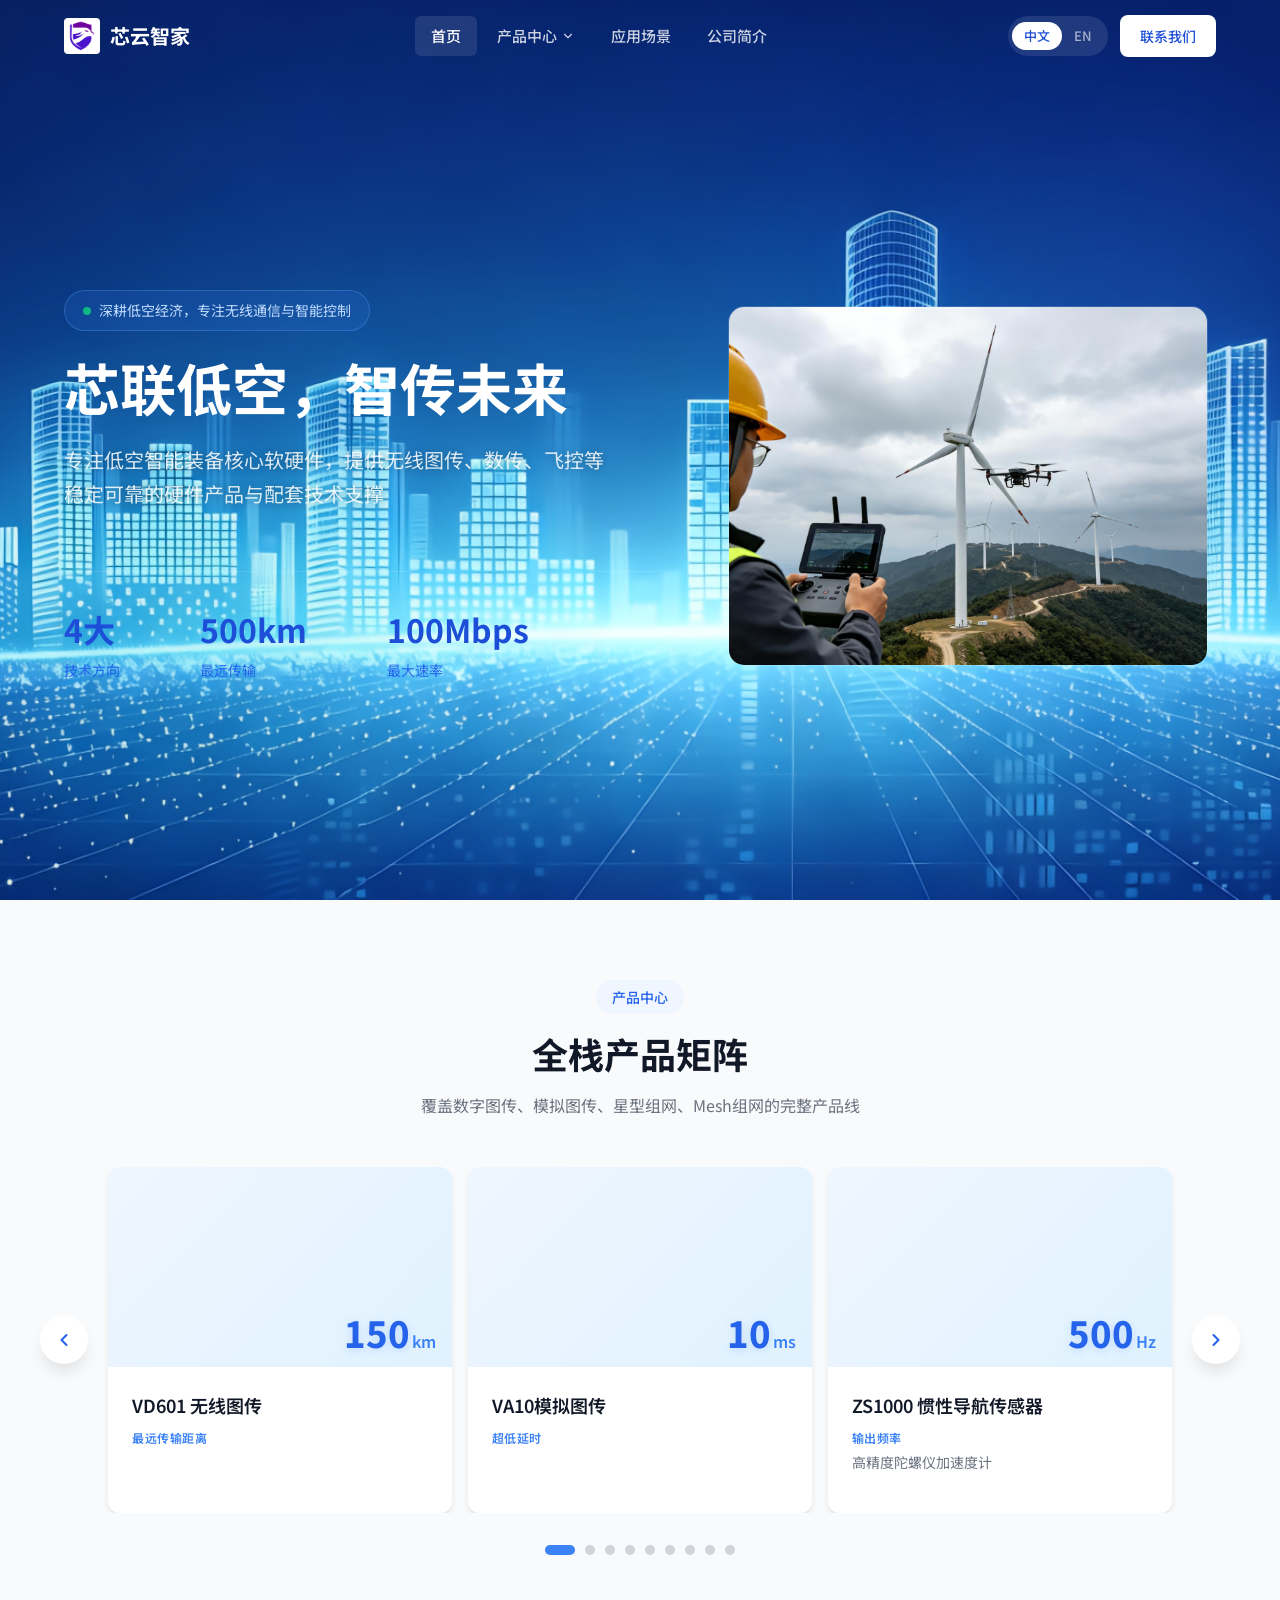
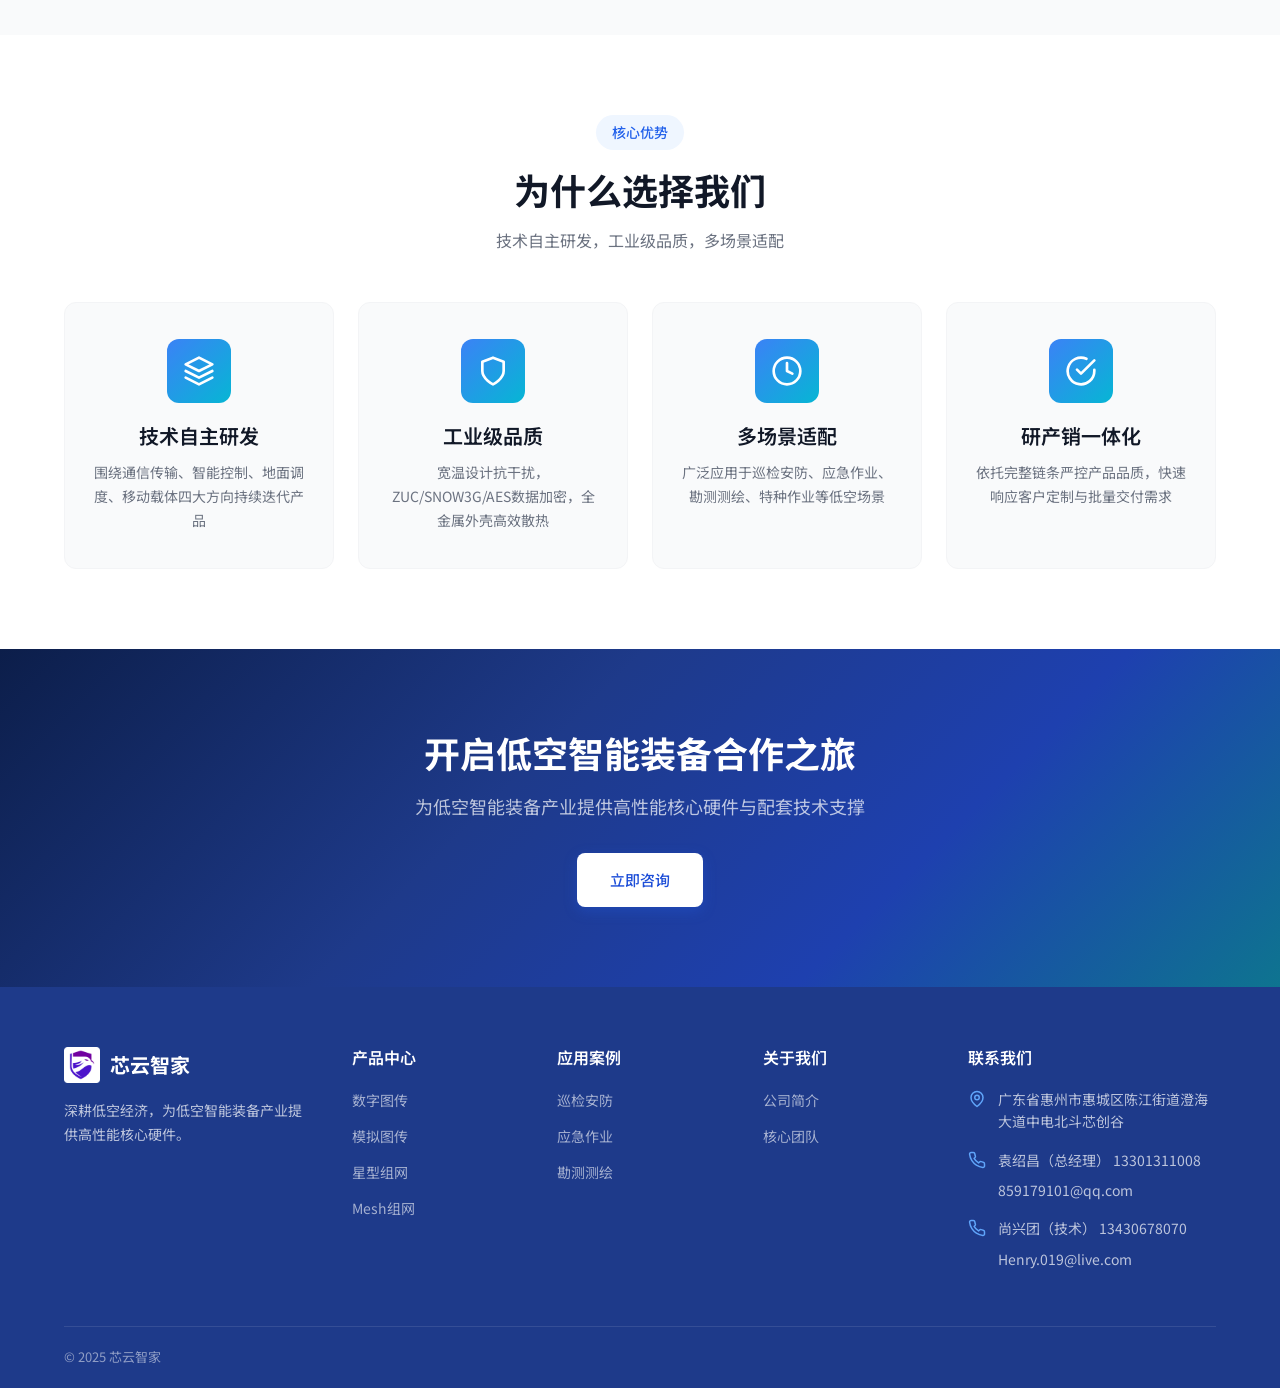
==== commit 227cfe7e: "优化: 首页更换城市背景并取消轮播; 产品名去除模块字样; 清理无用旧图与孤立脚本; 全站图片质量优先压缩(assets 119MB->26MB)" ====
--- a/index.html
+++ b/index.html
@@ -14,12 +14,7 @@
   <!-- Hero -->
   <section class="hero">
     <div class="hero-bg-layers">
-      <div class="hero-bg-layer active" data-index="0" style="background-image:url('assets/hero-bg/bg1.png')"></div>
-      <div class="hero-bg-layer" data-index="4" style="background-image:url('assets/hero-bg/bg5.png')"></div>
-      <div class="hero-bg-layer" data-index="5" style="background-image:url('assets/hero-bg/bg6.png')"></div>
-      <div class="hero-bg-layer" data-index="2" style="background-image:url('assets/hero-bg/bg3.png')"></div>
-      <div class="hero-bg-layer" data-index="1" style="background-image:url('assets/hero-bg/bg2.png')"></div>
-      <div class="hero-bg-layer" data-index="3" style="background-image:url('assets/hero-bg/bg4.png')"></div>
+      <div class="hero-bg-layer active" style="background-image:url('assets/hero-bg/bg-home.png')"></div>
     </div>
     <div class="hero-glow hero-glow-1"></div>
     <div class="hero-glow hero-glow-2"></div>
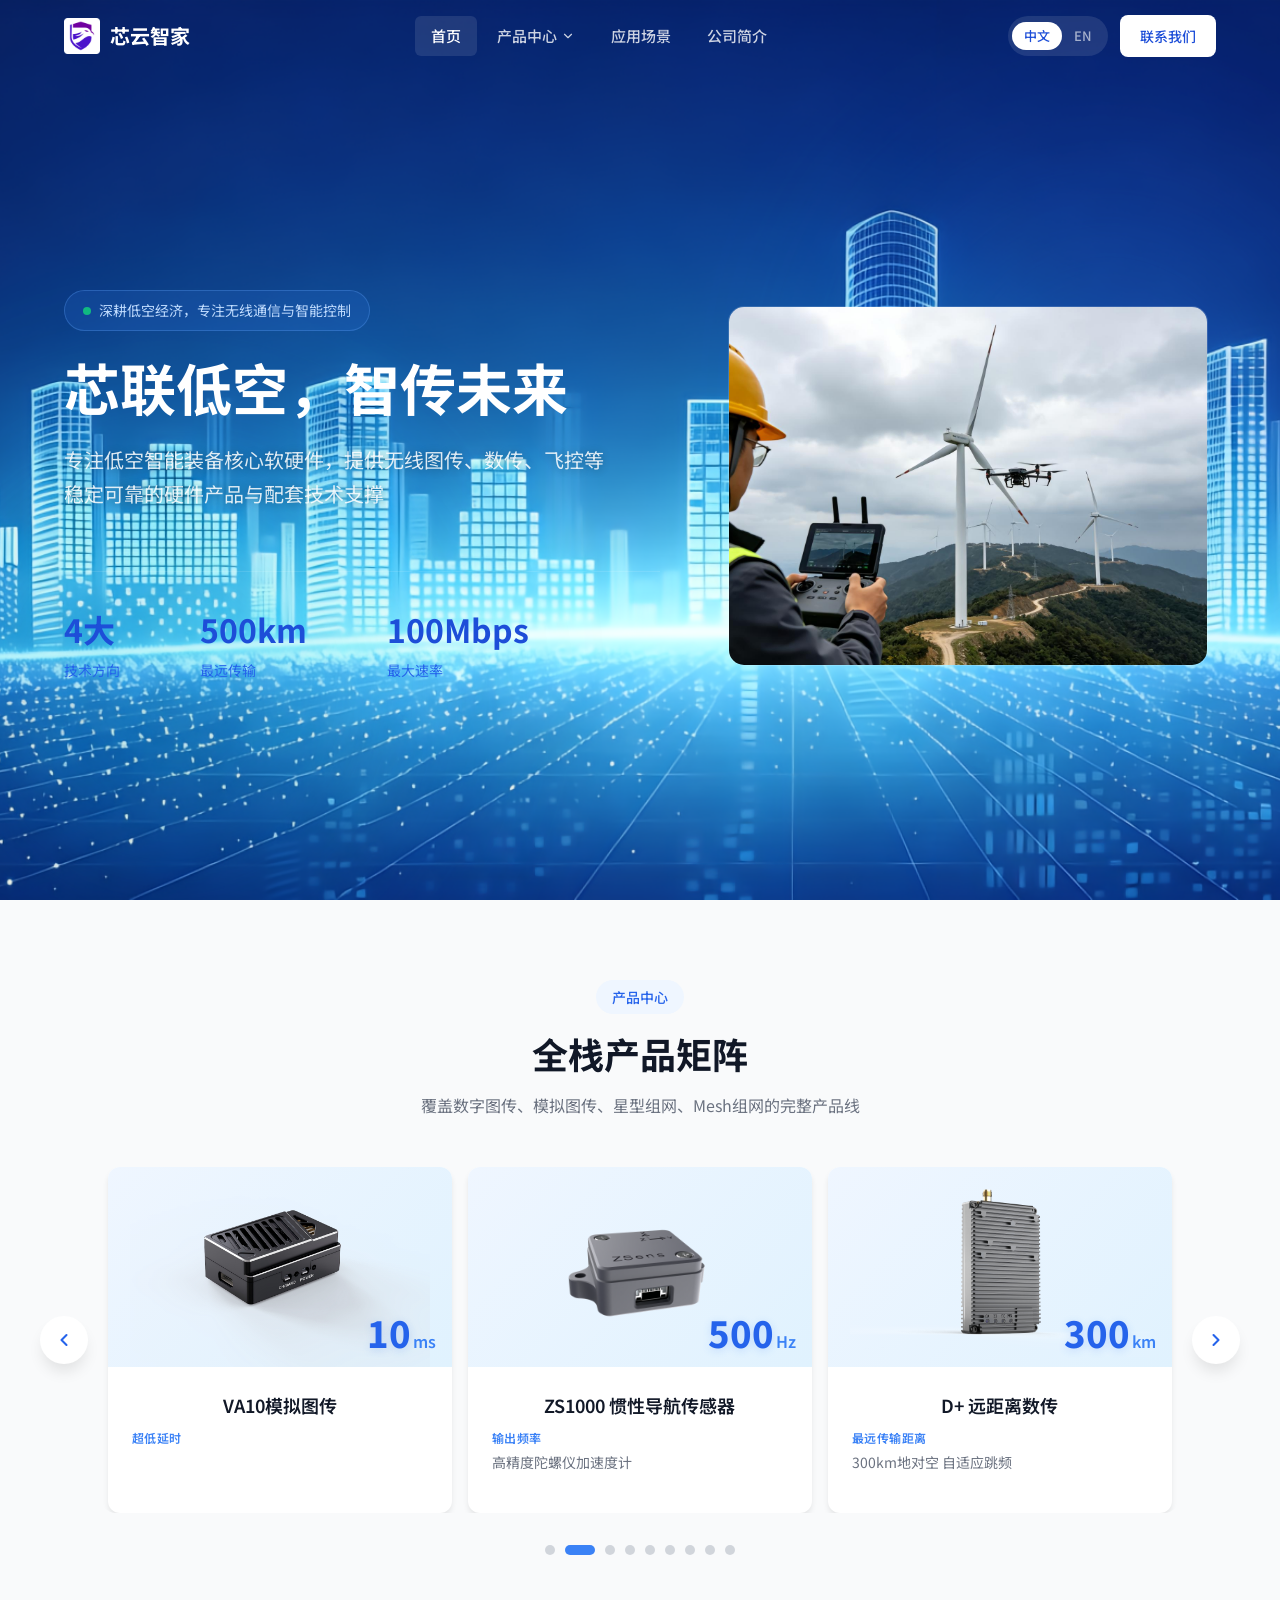
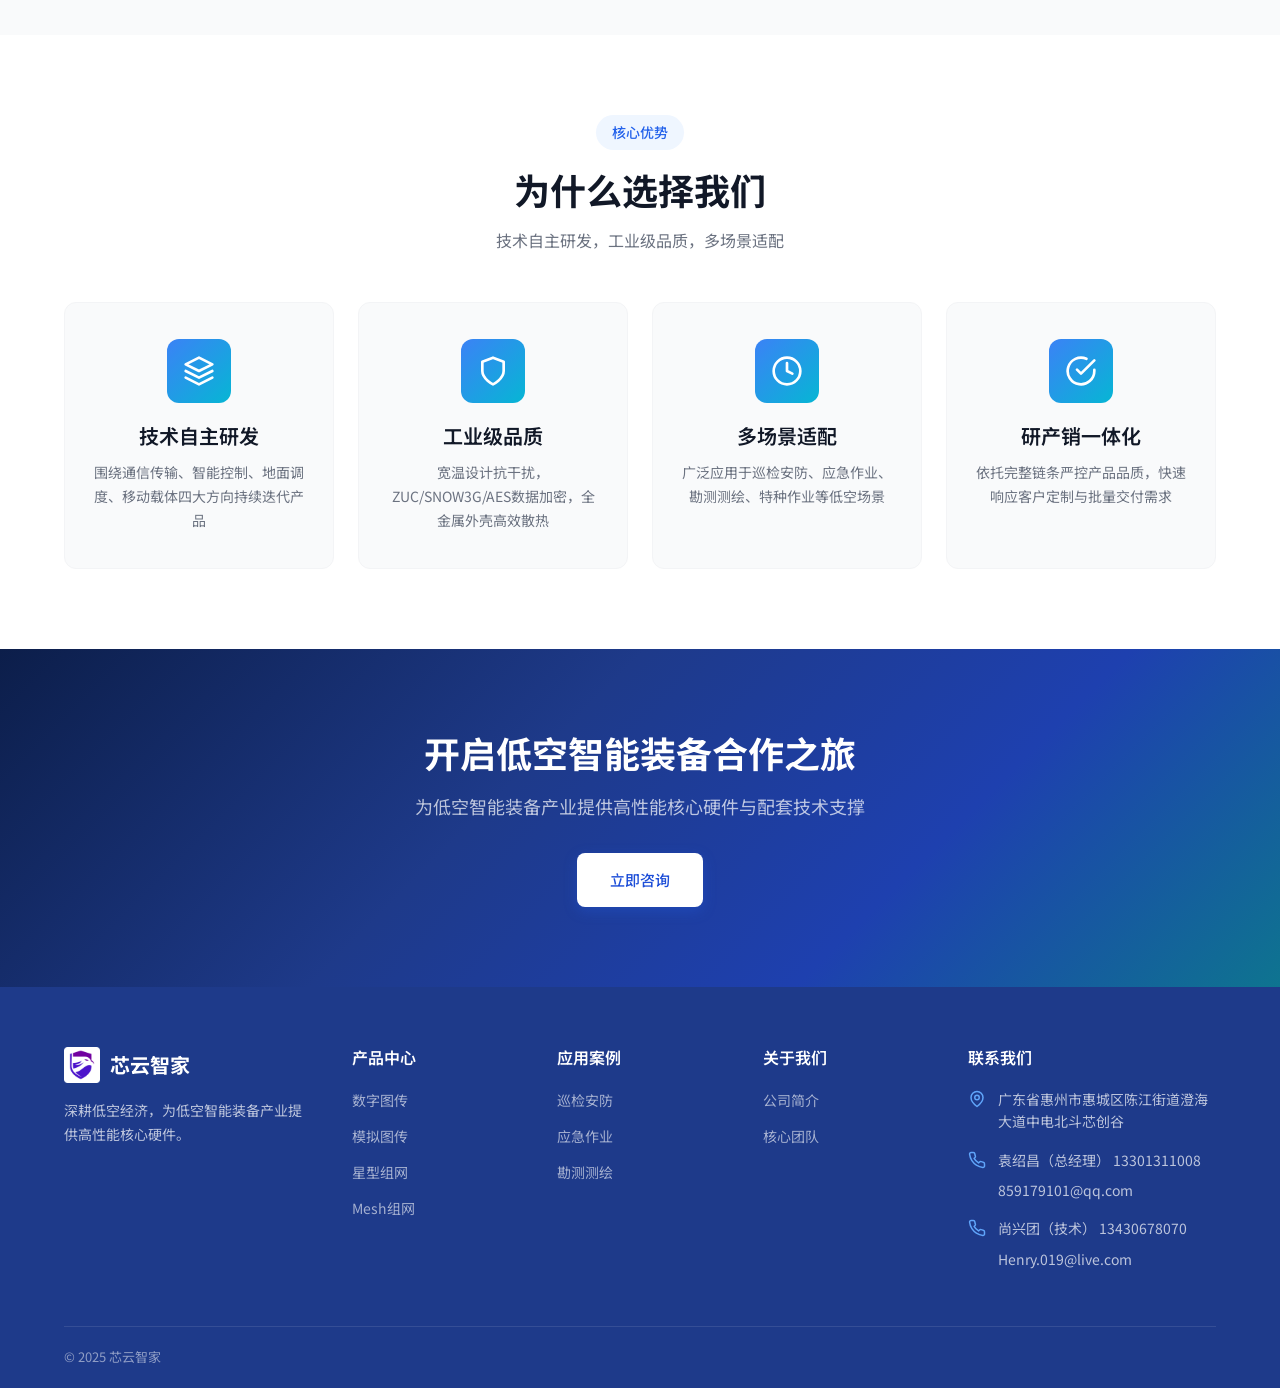
==== commit 17ea167b: "样式: 产品卡片名称居中; 给本地css/js引用加版本号强制刷新缓存(修复手机端旧产品名缓存)" ====
--- a/index.html
+++ b/index.html
@@ -5,7 +5,7 @@
   <meta name="viewport" content="width=device-width, initial-scale=1.0">
   <title>芯云智家 - 深耕低空经济，专注无线通信与智能控制</title>
   <meta name="description" content="东莞芯云智家科技有限公司，深耕低空经济领域，主营无线图传、地面站、飞控系统、无人车等系列产品，为行业客户提供稳定可靠的硬件产品与配套技术支撑。">
-  <link rel="stylesheet" href="css/style.css">
+  <link rel="stylesheet" href="css/style.css?v=20260903">
   <link rel="preconnect" href="https://fonts.googleapis.com">
   <link rel="stylesheet" href="https://fonts.googleapis.com/css2?family=Noto+Sans+SC:wght@300;400;500;600;700&display=swap">
 </head>
@@ -100,10 +100,10 @@
     </div>
   </section>
 
-  <script src="js/company-data.js"></script>
-  <script src="js/products-data.js"></script>
-  <script src="js/cases-data.js"></script>
-  <script src="js/nav.js"></script>
-  <script src="js/main.js"></script>
+  <script src="js/company-data.js?v=20260903"></script>
+  <script src="js/products-data.js?v=20260903"></script>
+  <script src="js/cases-data.js?v=20260903"></script>
+  <script src="js/nav.js?v=20260903"></script>
+  <script src="js/main.js?v=20260903"></script>
 </body>
 </html>
--- a/css/style.css
+++ b/css/style.css
@@ -225,7 +225,7 @@
 .carousel-highlight-unit { font-size: 16px; font-weight: 600; color: var(--primary-500); }
 .carousel-highlight-label { font-size: 12px; color: var(--primary-500); font-weight: 600; margin-bottom: 4px; letter-spacing: 0.5px; }
 .carousel-slide-body { padding: 24px; }
-.carousel-slide-name { font-size: 18px; font-weight: 600; color: var(--gray-900); margin-bottom: 8px; }
+.carousel-slide-name { font-size: 18px; font-weight: 600; color: var(--gray-900); margin-bottom: 8px; text-align: center; }
 .carousel-slide-desc { font-size: 14px; color: var(--gray-500); line-height: 1.6; margin-bottom: 16px; }
 .carousel-slide-price { font-size: 16px; font-weight: 600; color: var(--primary-600); }
 .carousel-arrow {
@@ -270,7 +270,7 @@
 .product-card:hover .product-image-inner { transform: scale(1.05); }
 .product-category-tag { position: absolute; top: 16px; left: 16px; padding: 6px 14px; background: rgba(255,255,255,0.9); border-radius: var(--radius-full); font-size: 15px; font-weight: 600; color: var(--primary-700); }
 .product-body { padding: 16px 20px; }
-.product-name { font-size: 22px; font-weight: 600; margin-bottom: 0; }
+.product-name { font-size: 22px; font-weight: 600; margin-bottom: 0; text-align: center; }
 .product-tagline { font-size: 14px; color: var(--gray-500); margin-bottom: 16px; line-height: 1.6; }
 .product-footer { display: flex; align-items: center; justify-content: space-between; padding-top: 16px; border-top: 1px solid var(--gray-100); }
 .product-price { font-size: 16px; font-weight: 600; color: var(--primary-600); }
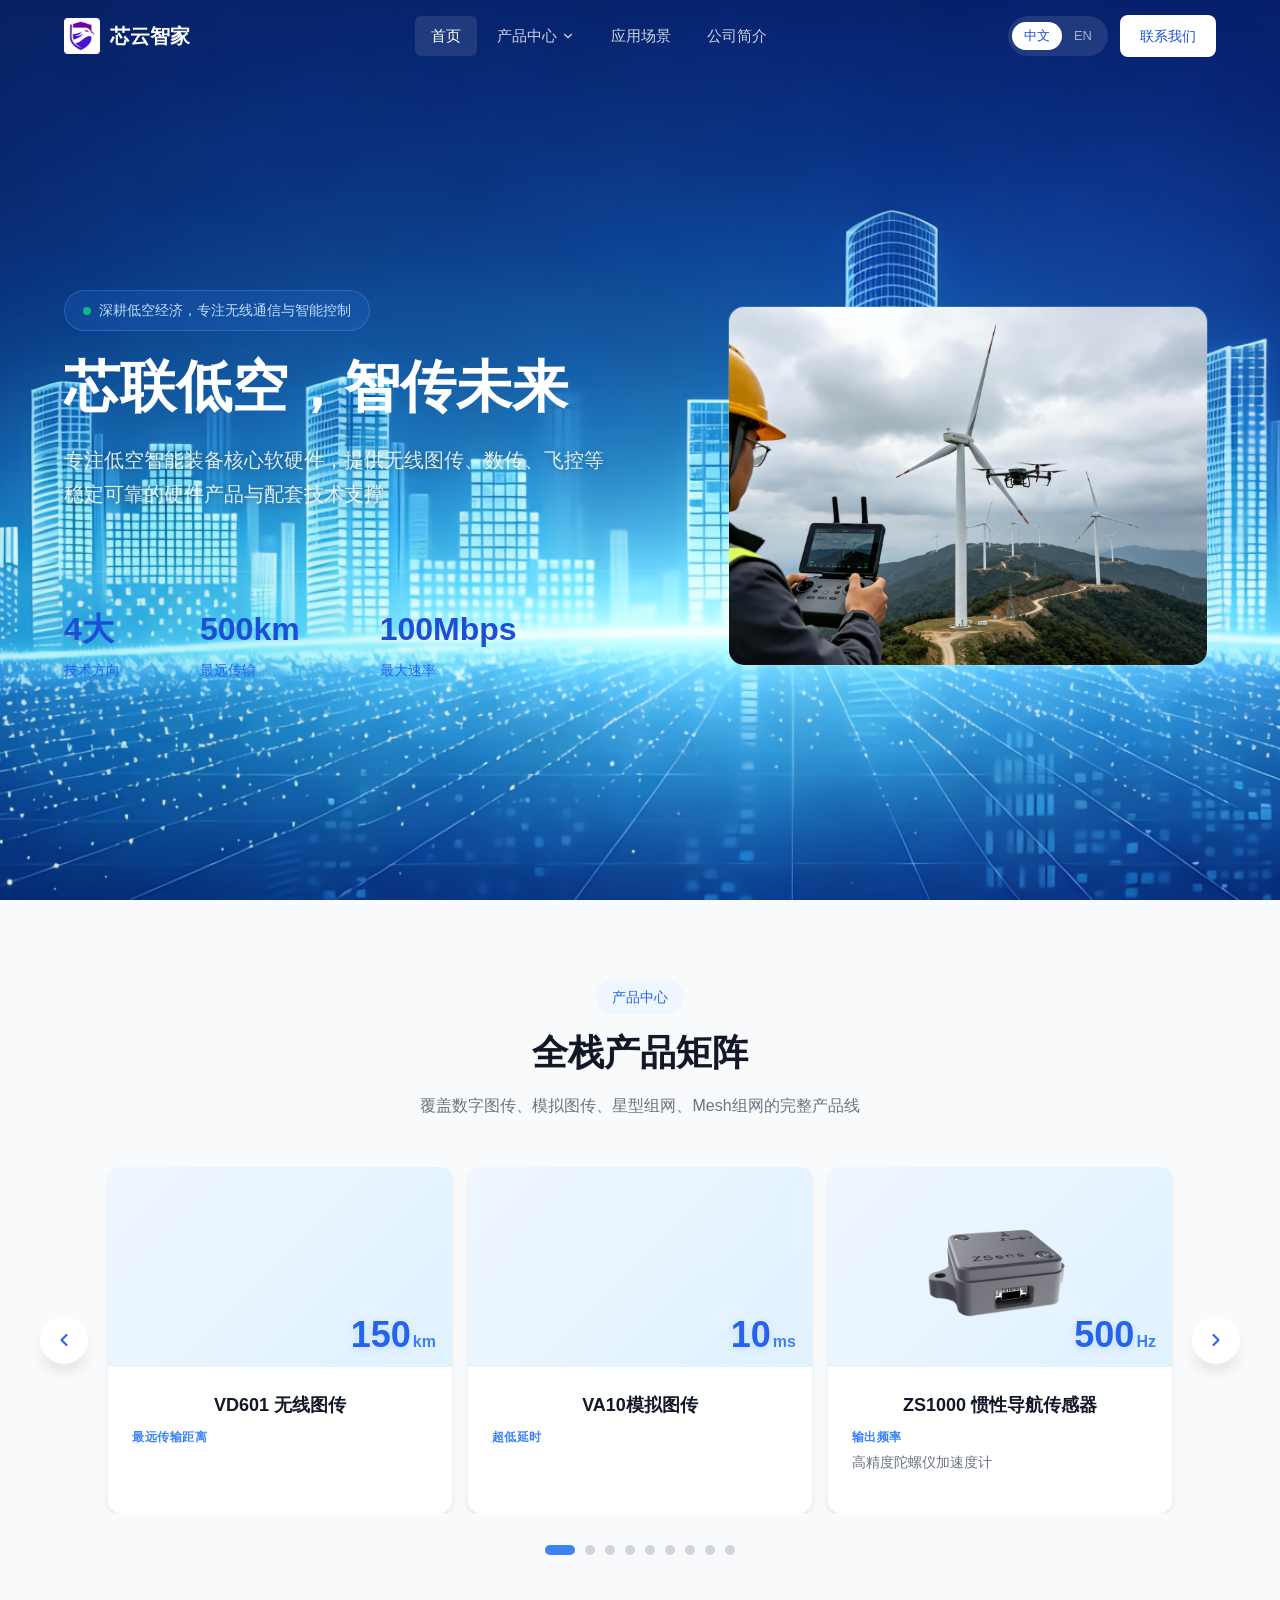
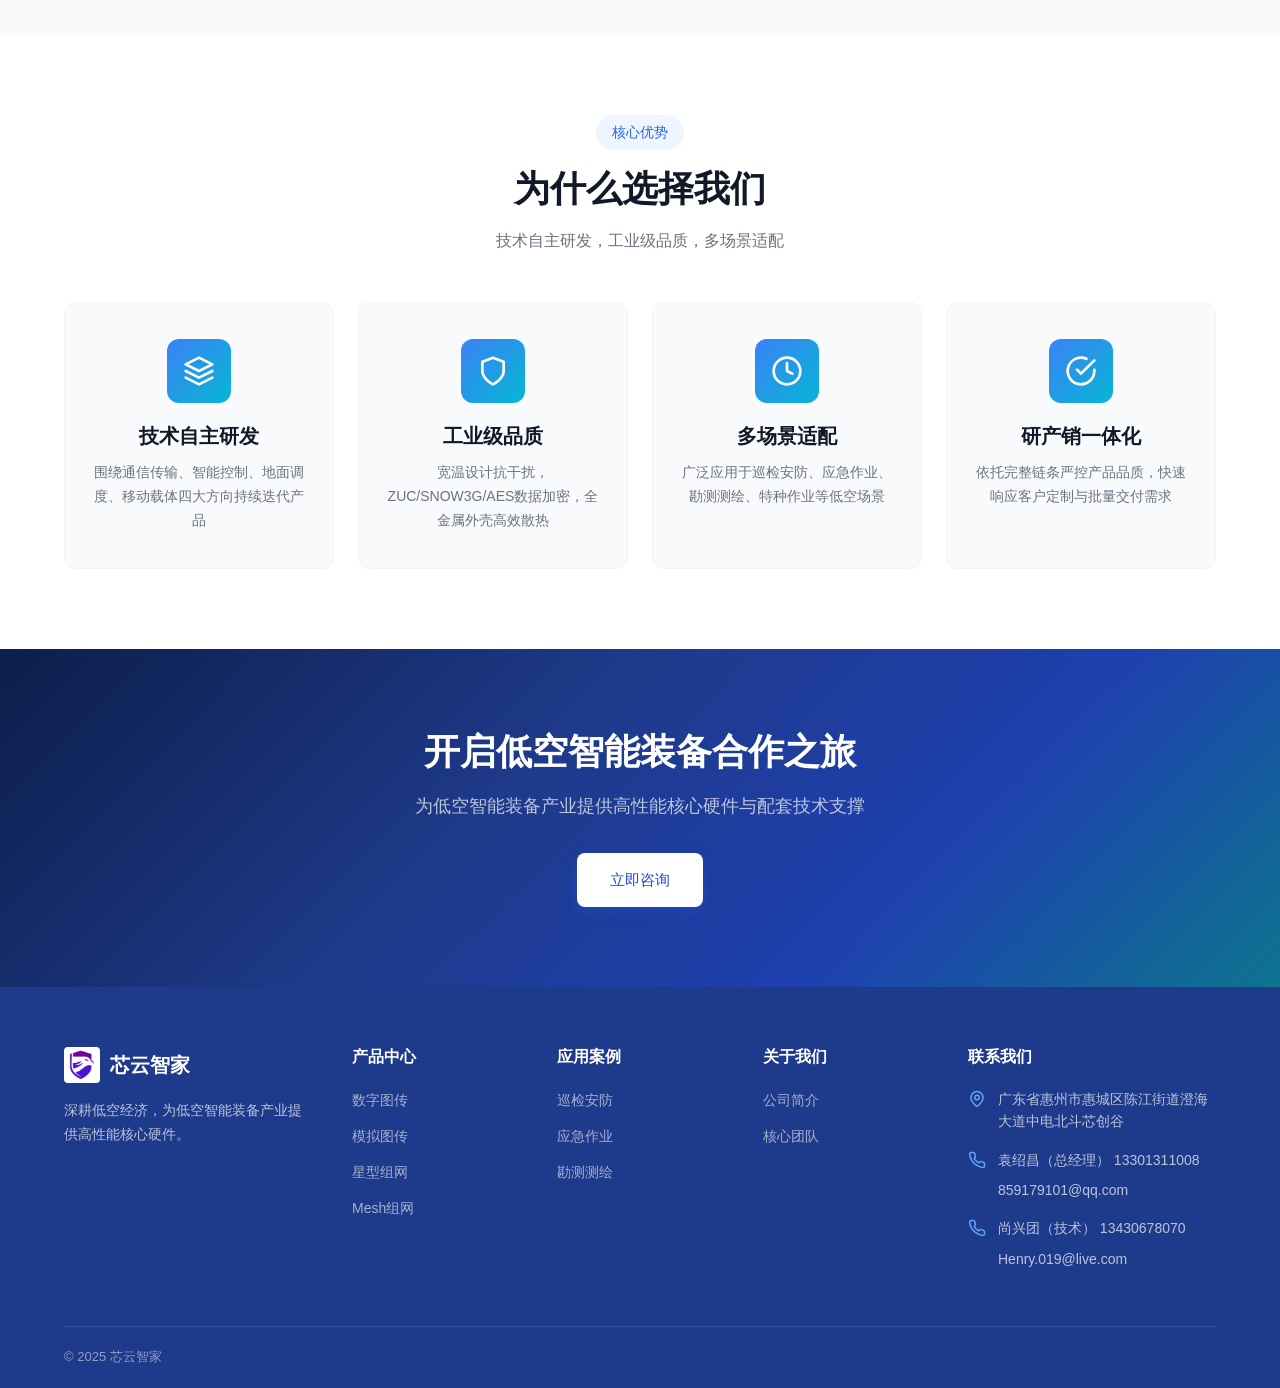
==== commit 58b0f688: "修复产品详情灯箱(PC双击/移动点按双指缩放拖动/左上角返回);改用系统字体并移除Google字体外链;图片懒加载;资源版本号更新" ====
--- a/index.html
+++ b/index.html
@@ -5,9 +5,7 @@
   <meta name="viewport" content="width=device-width, initial-scale=1.0">
   <title>芯云智家 - 深耕低空经济，专注无线通信与智能控制</title>
   <meta name="description" content="东莞芯云智家科技有限公司，深耕低空经济领域，主营无线图传、地面站、飞控系统、无人车等系列产品，为行业客户提供稳定可靠的硬件产品与配套技术支撑。">
-  <link rel="stylesheet" href="css/style.css?v=20260903">
-  <link rel="preconnect" href="https://fonts.googleapis.com">
-  <link rel="stylesheet" href="https://fonts.googleapis.com/css2?family=Noto+Sans+SC:wght@300;400;500;600;700&display=swap">
+  <link rel="stylesheet" href="css/style.css?v=20260904">
 </head>
 <body>
 
@@ -100,10 +98,10 @@
     </div>
   </section>
 
-  <script src="js/company-data.js?v=20260903"></script>
-  <script src="js/products-data.js?v=20260903"></script>
-  <script src="js/cases-data.js?v=20260903"></script>
-  <script src="js/nav.js?v=20260903"></script>
-  <script src="js/main.js?v=20260903"></script>
+  <script src="js/company-data.js?v=20260904"></script>
+  <script src="js/products-data.js?v=20260904"></script>
+  <script src="js/cases-data.js?v=20260904"></script>
+  <script src="js/nav.js?v=20260904"></script>
+  <script src="js/main.js?v=20260904"></script>
 </body>
 </html>
--- a/css/style.css
+++ b/css/style.css
@@ -21,7 +21,7 @@
 * { margin: 0; padding: 0; box-sizing: border-box; }
 html { scroll-behavior: smooth; }
 body {
-  font-family: 'Noto Sans SC', -apple-system, BlinkMacSystemFont, 'Segoe UI', Roboto, sans-serif;
+  font-family: -apple-system, BlinkMacSystemFont, "Segoe UI", "PingFang SC", "Hiragino Sans GB", "Microsoft YaHei", "Helvetica Neue", Helvetica, Arial, sans-serif;
   font-size: 15px; line-height: 1.6; color: var(--gray-800); background: #fff;
   -webkit-font-smoothing: antialiased;
 }
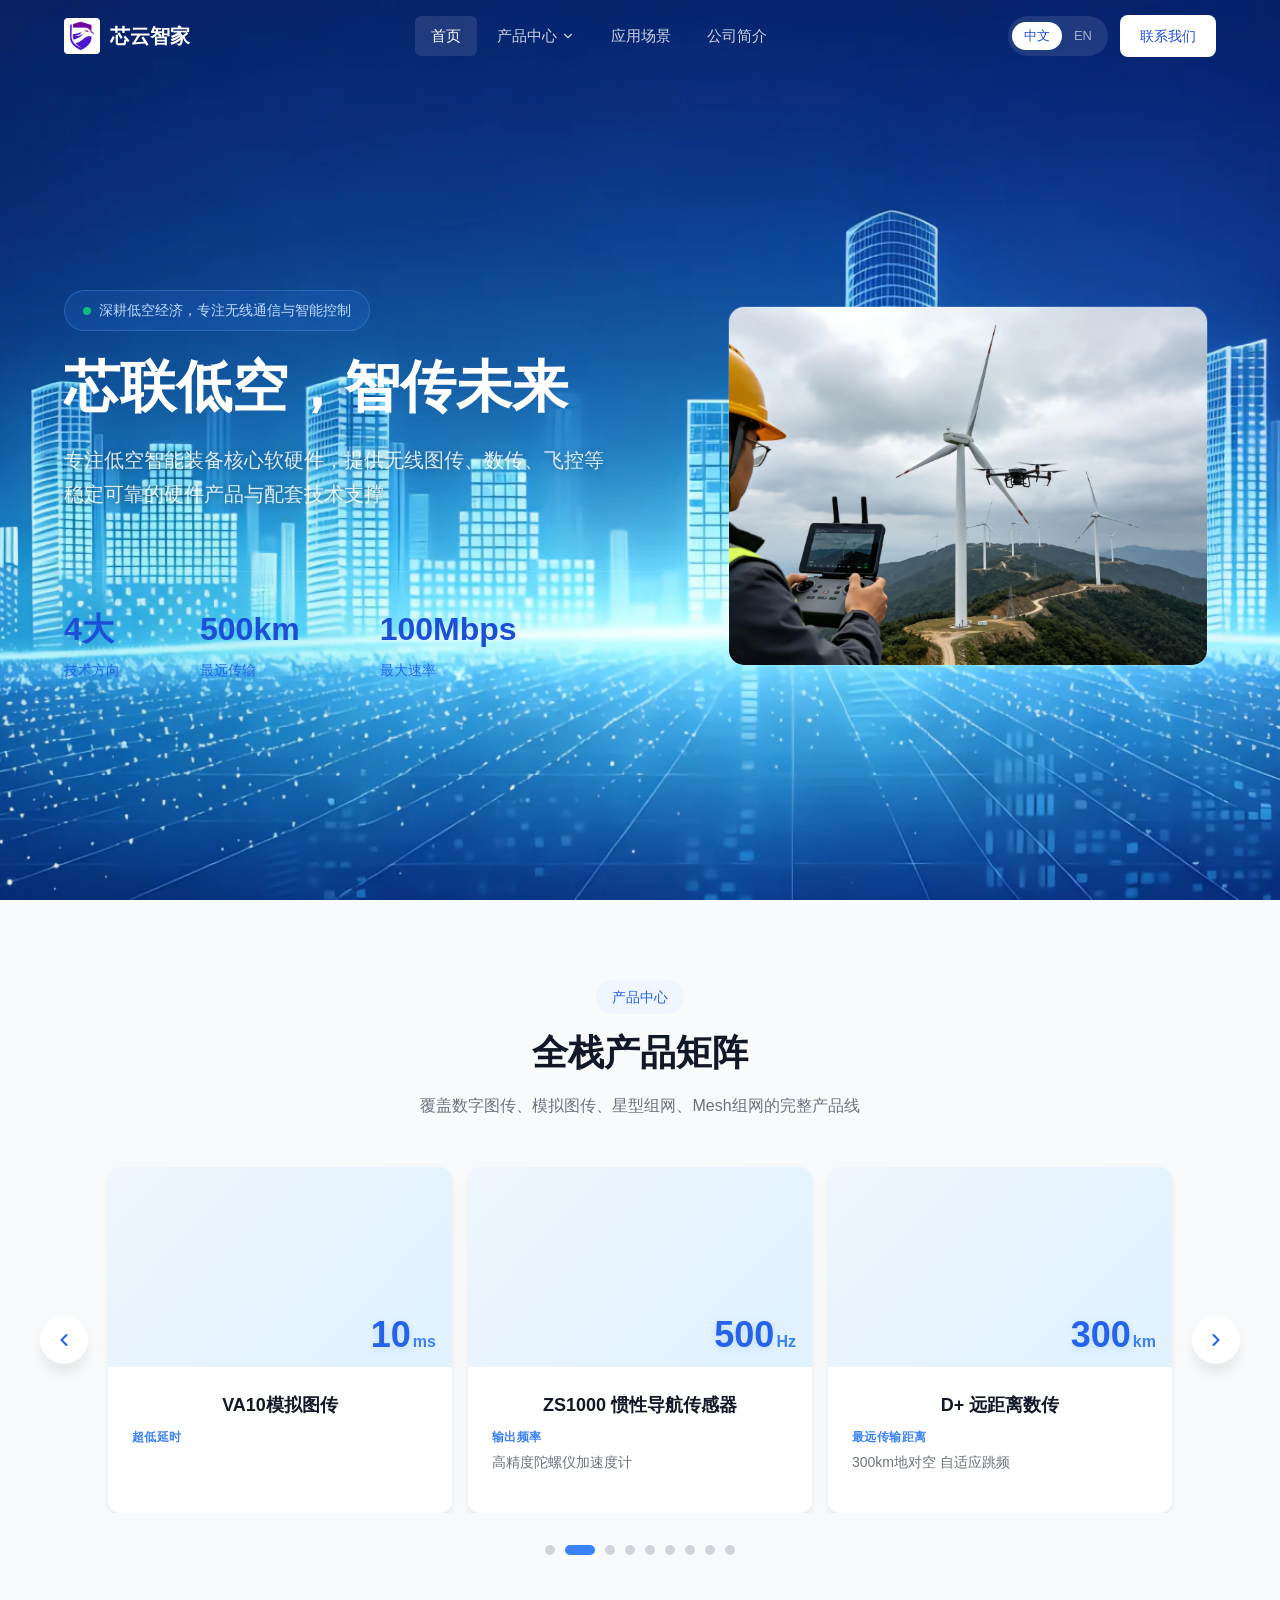
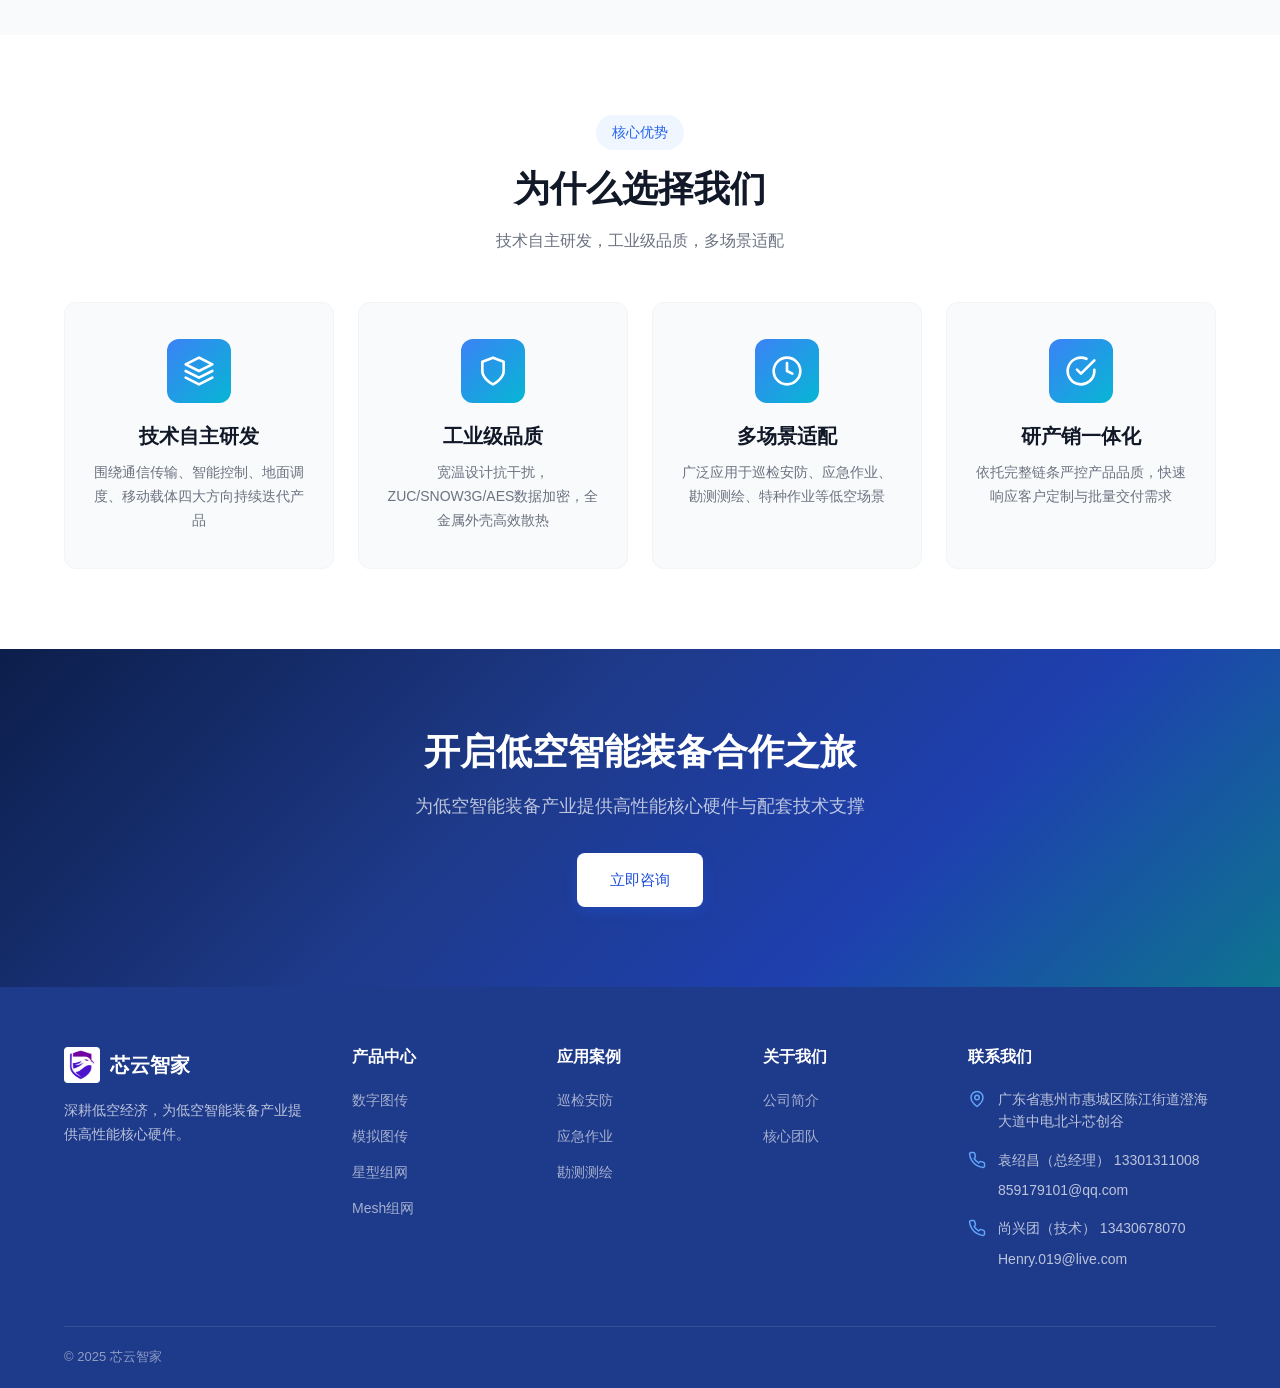
==== commit c52604dd: "全站图片转WebP(26.2MB->5.76MB)并更新引用,移除旧位图,提升国内加载速度;资源版本号升级" ====
--- a/index.html
+++ b/index.html
@@ -5,14 +5,14 @@
   <meta name="viewport" content="width=device-width, initial-scale=1.0">
   <title>芯云智家 - 深耕低空经济，专注无线通信与智能控制</title>
   <meta name="description" content="东莞芯云智家科技有限公司，深耕低空经济领域，主营无线图传、地面站、飞控系统、无人车等系列产品，为行业客户提供稳定可靠的硬件产品与配套技术支撑。">
-  <link rel="stylesheet" href="css/style.css?v=20260904">
+  <link rel="stylesheet" href="css/style.css?v=202609042">
 </head>
 <body>
 
   <!-- Hero -->
   <section class="hero">
     <div class="hero-bg-layers">
-      <div class="hero-bg-layer active" style="background-image:url('assets/hero-bg/bg-home.png')"></div>
+      <div class="hero-bg-layer active" style="background-image:url('assets/hero-bg/bg-home.webp')"></div>
     </div>
     <div class="hero-glow hero-glow-1"></div>
     <div class="hero-glow hero-glow-2"></div>
@@ -32,12 +32,12 @@
         <div class="hero-card">
           <div class="hero-card-inner">
             <div class="hero-product-layers">
-              <div class="hero-product-layer active" style="background-image:url('assets/hero-products/product_red.png')"></div>
-              <div class="hero-product-layer" style="background-image:url('assets/hero-products/product_orange.png')"></div>
-              <div class="hero-product-layer" style="background-image:url('assets/hero-products/product_yellow.png')"></div>
-              <div class="hero-product-layer" style="background-image:url('assets/hero-products/product_green.png')"></div>
-              <div class="hero-product-layer" style="background-image:url('assets/hero-products/product_cyan.png')"></div>
-              <div class="hero-product-layer" style="background-image:url('assets/hero-products/product_purple.png')"></div>
+              <div class="hero-product-layer active" style="background-image:url('assets/hero-products/product_red.webp')"></div>
+              <div class="hero-product-layer" style="background-image:url('assets/hero-products/product_orange.webp')"></div>
+              <div class="hero-product-layer" style="background-image:url('assets/hero-products/product_yellow.webp')"></div>
+              <div class="hero-product-layer" style="background-image:url('assets/hero-products/product_green.webp')"></div>
+              <div class="hero-product-layer" style="background-image:url('assets/hero-products/product_cyan.webp')"></div>
+              <div class="hero-product-layer" style="background-image:url('assets/hero-products/product_purple.webp')"></div>
             </div>
           </div>
         </div>
@@ -98,10 +98,10 @@
     </div>
   </section>
 
-  <script src="js/company-data.js?v=20260904"></script>
-  <script src="js/products-data.js?v=20260904"></script>
-  <script src="js/cases-data.js?v=20260904"></script>
-  <script src="js/nav.js?v=20260904"></script>
-  <script src="js/main.js?v=20260904"></script>
+  <script src="js/company-data.js?v=202609042"></script>
+  <script src="js/products-data.js?v=202609042"></script>
+  <script src="js/cases-data.js?v=202609042"></script>
+  <script src="js/nav.js?v=202609042"></script>
+  <script src="js/main.js?v=202609042"></script>
 </body>
 </html>
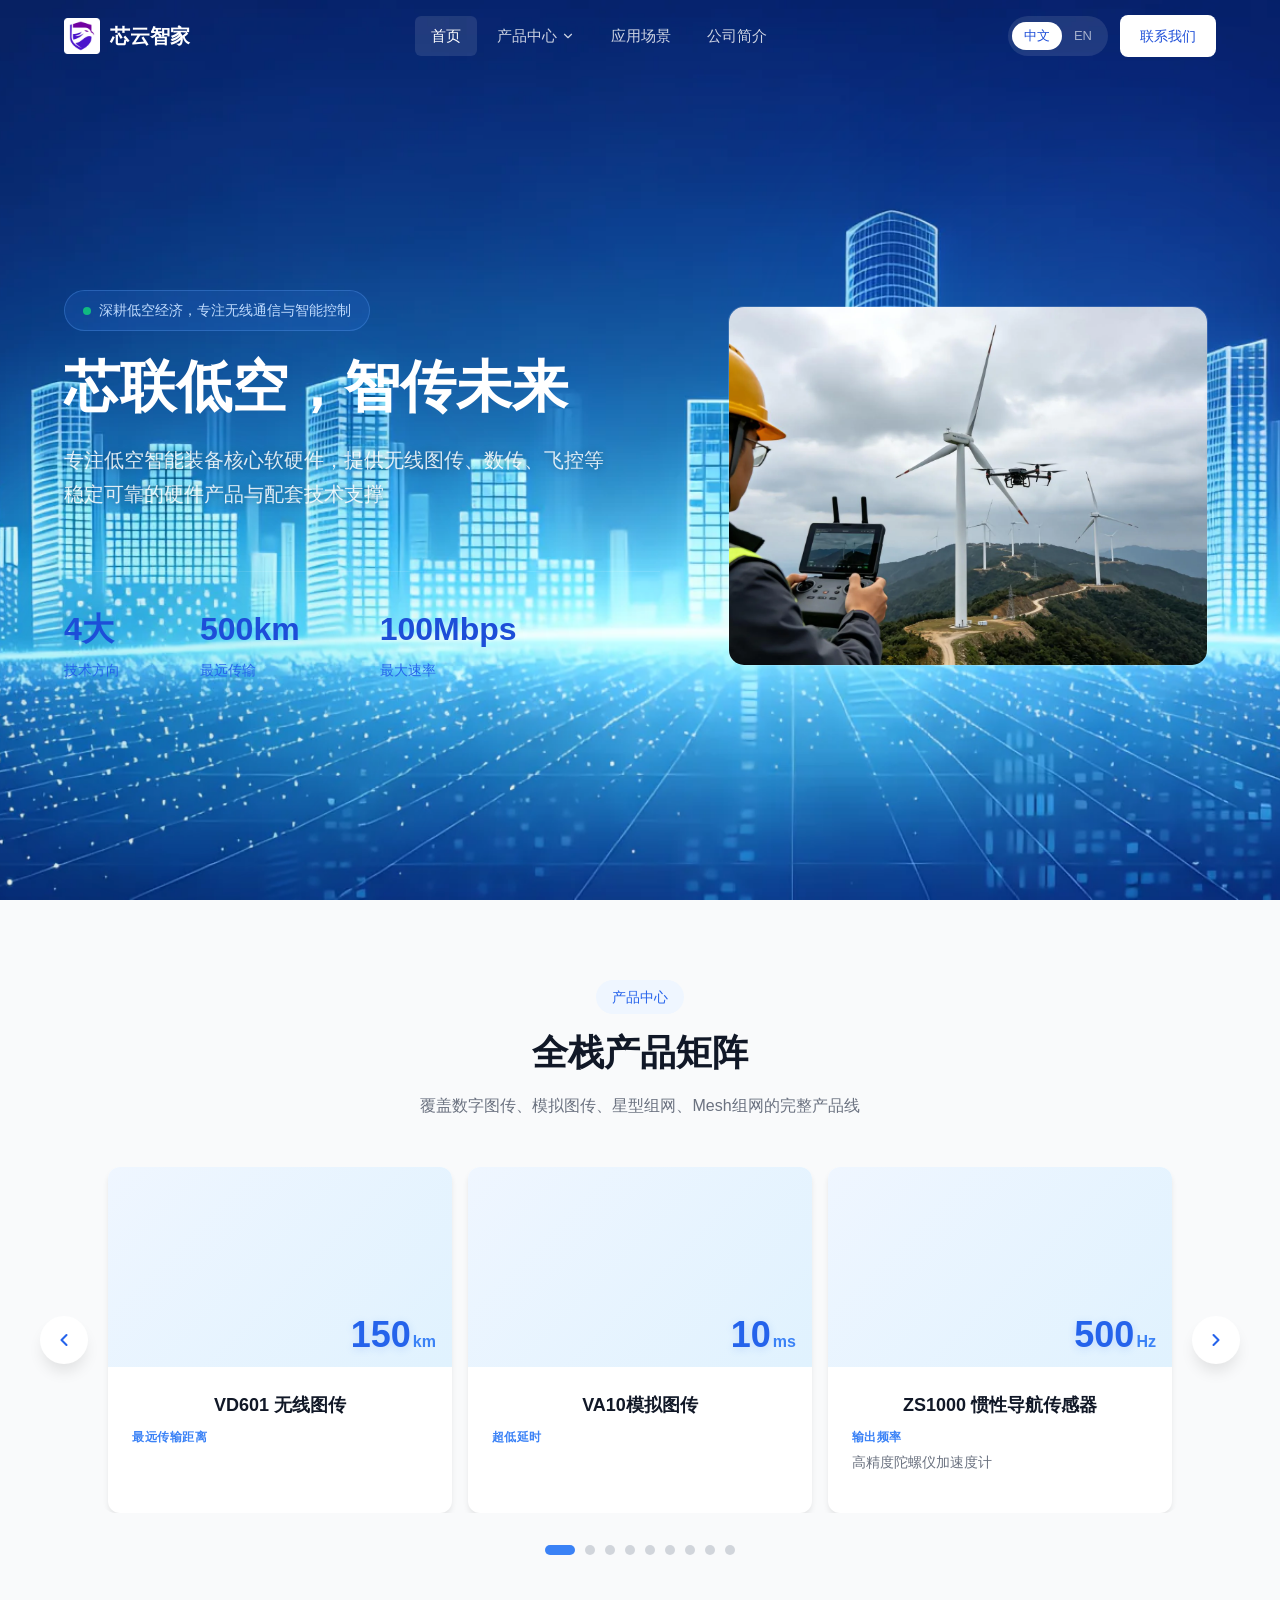
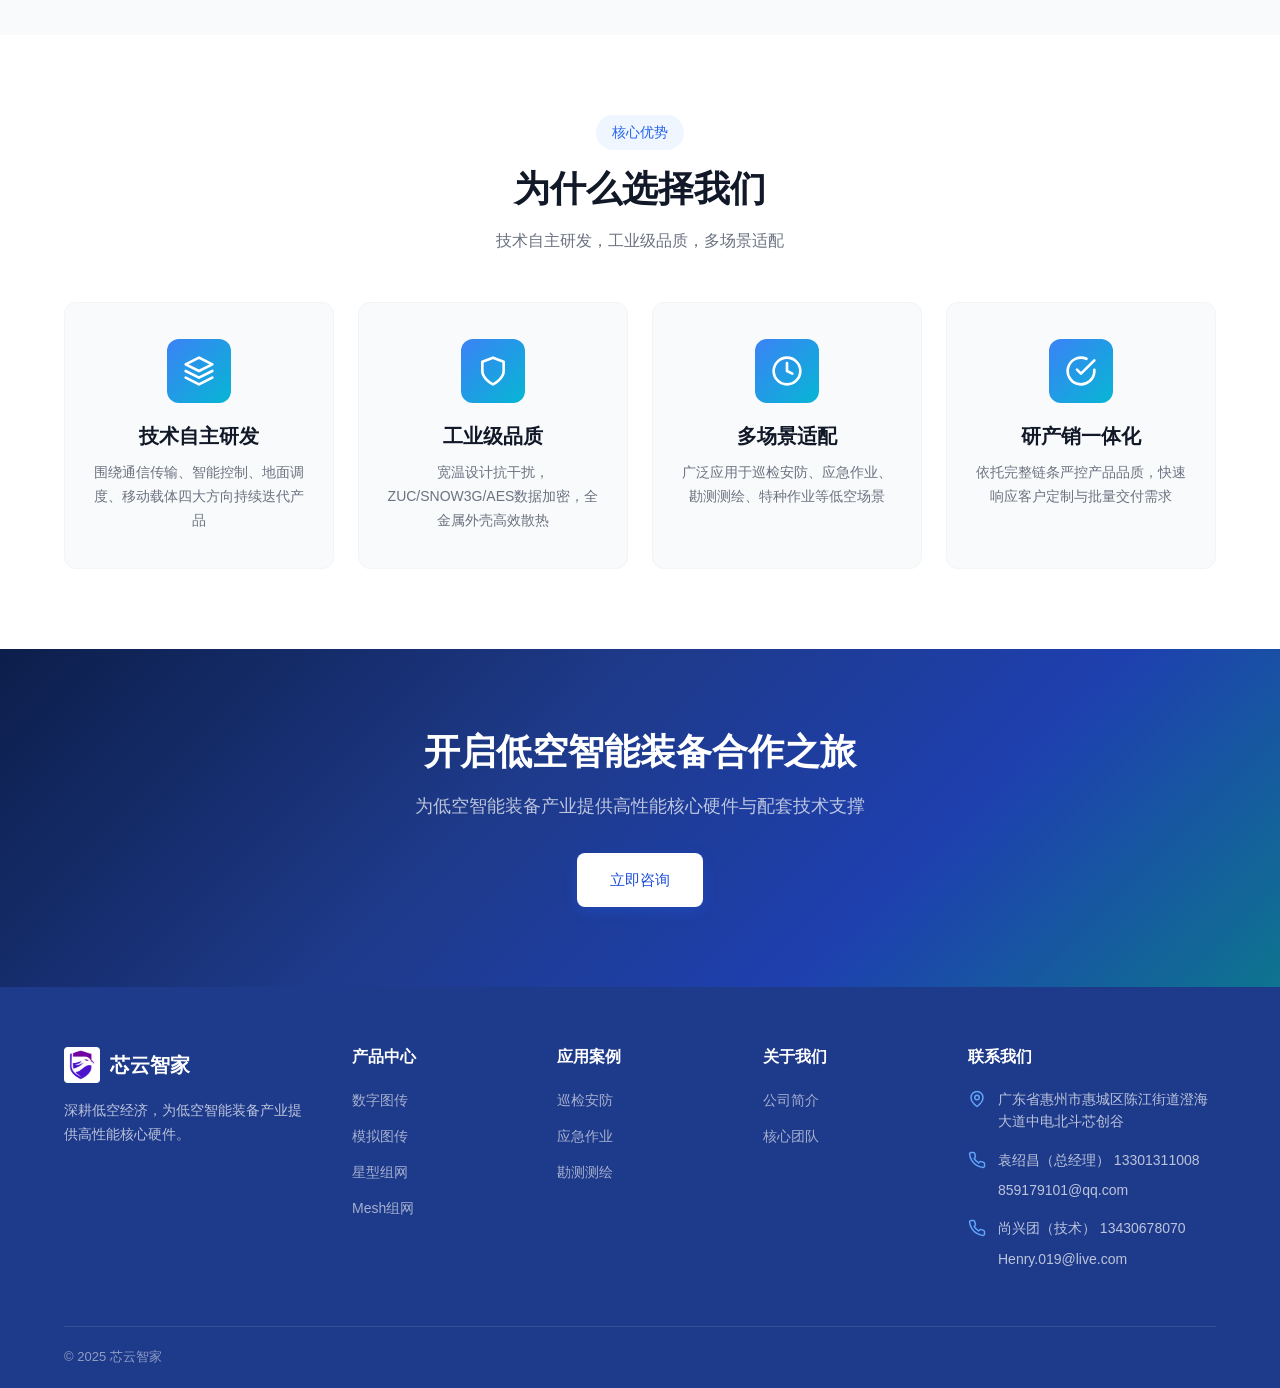
==== commit 5e1563a8: "留言接口切换到自有域名form.xinyunzj.com(Cloudflare anycast,解决国内workers.dev被墙超时);版本号升级" ====
--- a/index.html
+++ b/index.html
@@ -5,7 +5,7 @@
   <meta name="viewport" content="width=device-width, initial-scale=1.0">
   <title>芯云智家 - 深耕低空经济，专注无线通信与智能控制</title>
   <meta name="description" content="东莞芯云智家科技有限公司，深耕低空经济领域，主营无线图传、地面站、飞控系统、无人车等系列产品，为行业客户提供稳定可靠的硬件产品与配套技术支撑。">
-  <link rel="stylesheet" href="css/style.css?v=202609042">
+  <link rel="stylesheet" href="css/style.css?v=202609043">
 </head>
 <body>
 
@@ -98,10 +98,10 @@
     </div>
   </section>
 
-  <script src="js/company-data.js?v=202609042"></script>
-  <script src="js/products-data.js?v=202609042"></script>
-  <script src="js/cases-data.js?v=202609042"></script>
-  <script src="js/nav.js?v=202609042"></script>
-  <script src="js/main.js?v=202609042"></script>
+  <script src="js/company-data.js?v=202609043"></script>
+  <script src="js/products-data.js?v=202609043"></script>
+  <script src="js/cases-data.js?v=202609043"></script>
+  <script src="js/nav.js?v=202609043"></script>
+  <script src="js/main.js?v=202609043"></script>
 </body>
 </html>
